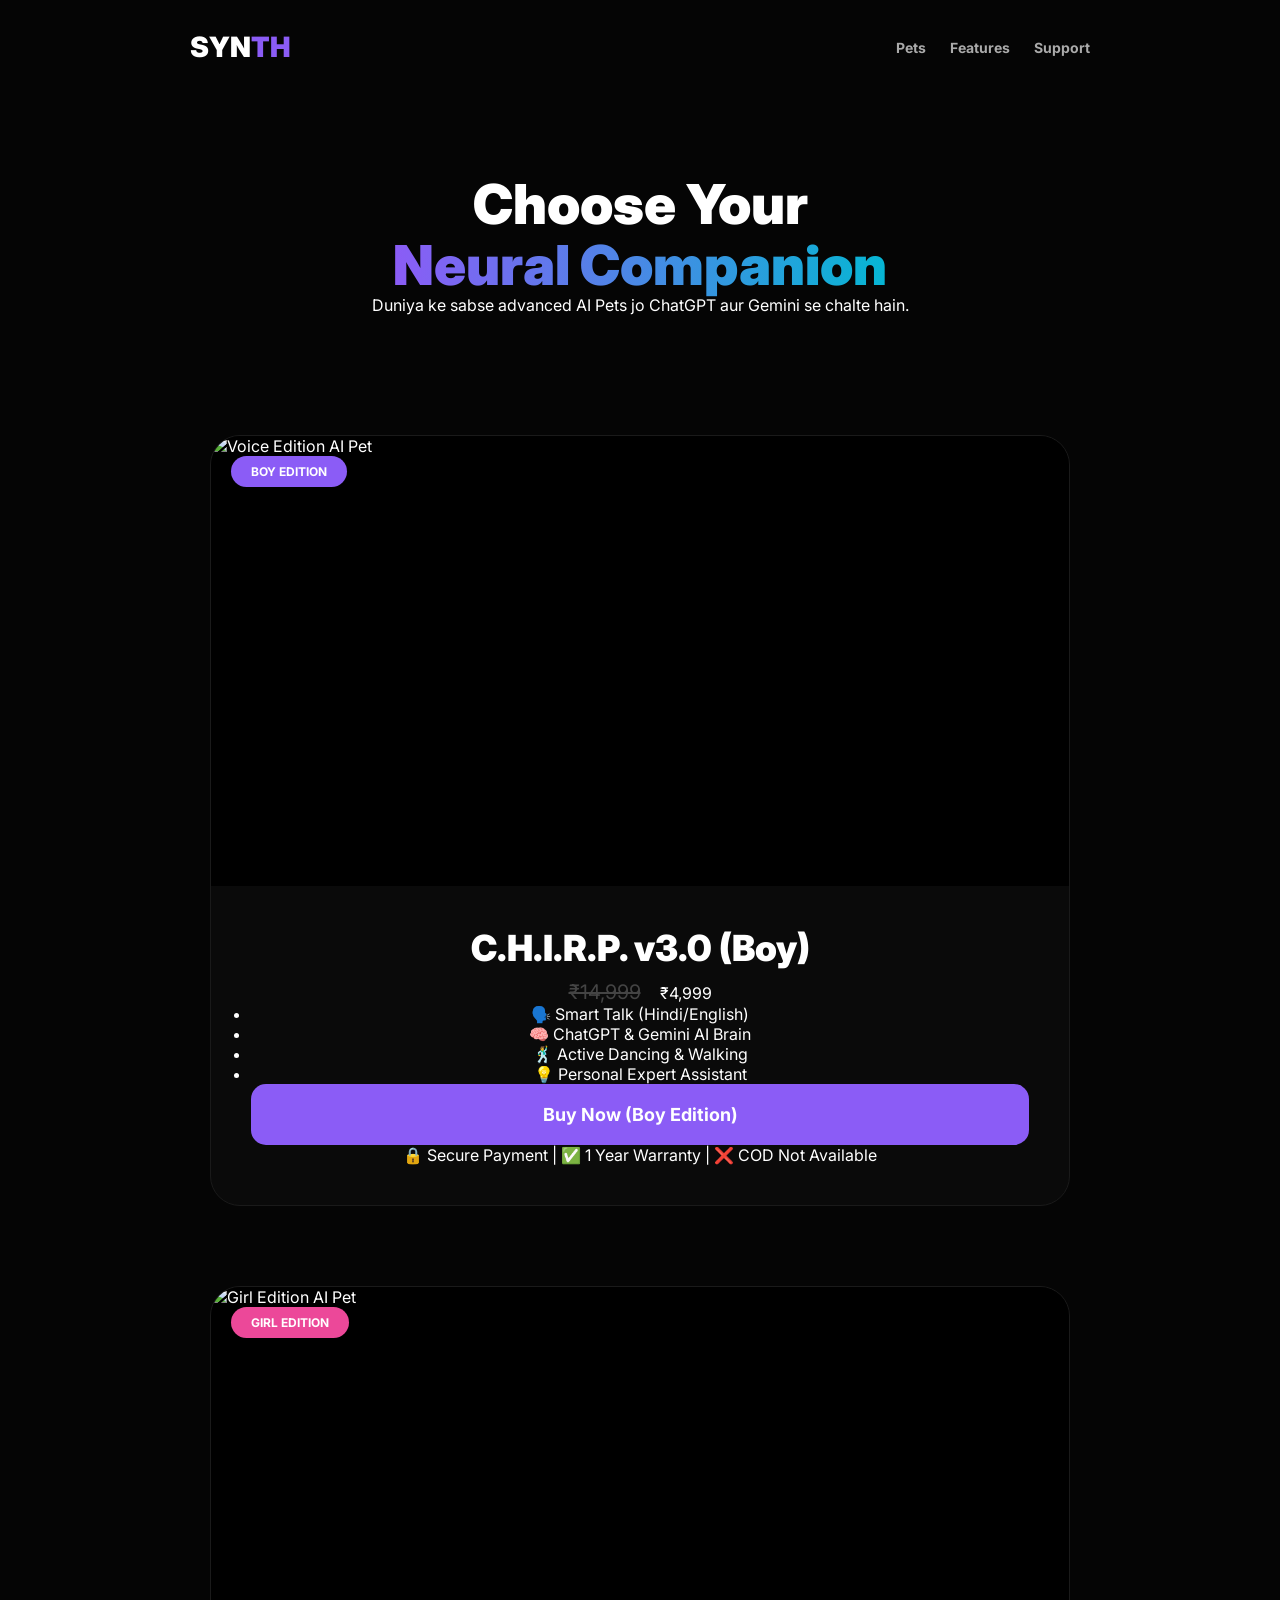
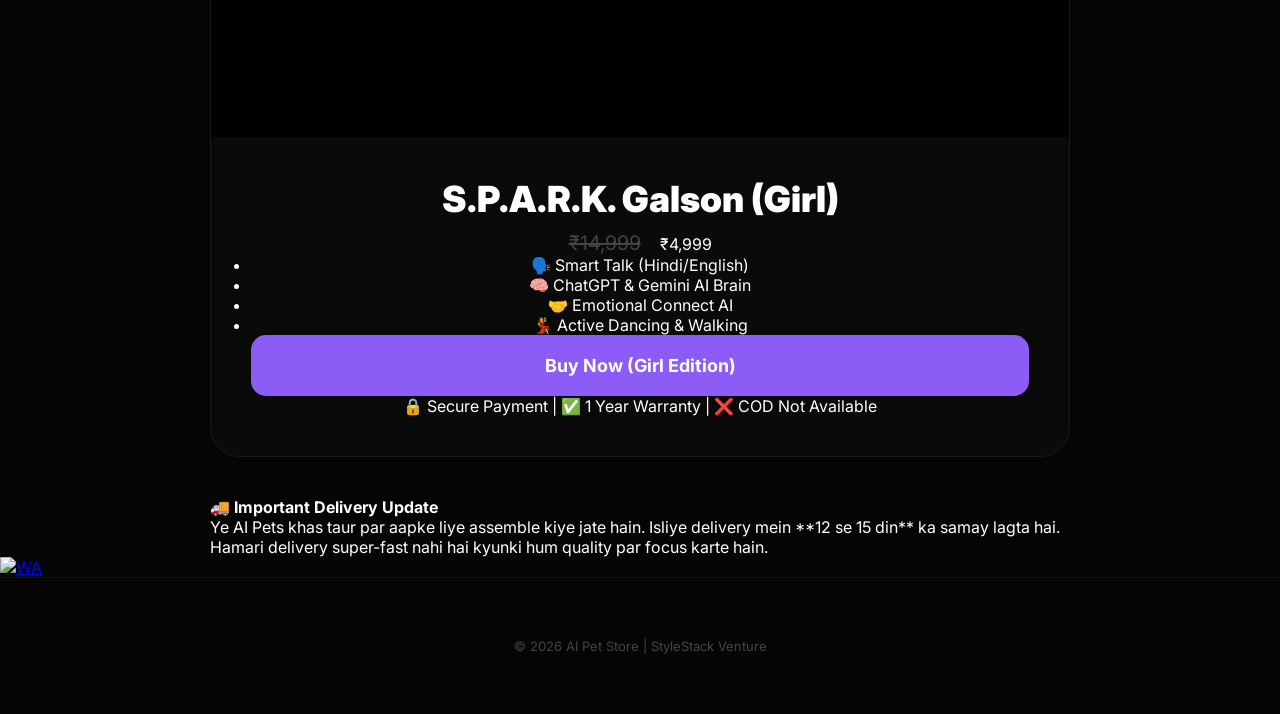
==== index.html @ ae05e784 "Create index.html" ====
<!DOCTYPE html>
<html lang="hi">
<head>
    <meta charset="UTF-8">
    <meta name="viewport" content="width=device-width, initial-scale=1.0">
    <title>AI Pet Store | Neural Companions</title>
    <link rel="stylesheet" href="style.css">
    <link href="https://fonts.googleapis.com/css2?family=Inter:wght@400;700;900&display=swap" rel="stylesheet">
</head>
<body>

    <header>
        <div class="container navbar">
            <div class="logo">SYN<span>TH</span></div>
            <nav>
                <a href="#products">Pets</a>
                <a href="#faq">Features</a>
                <a href="https://wa.me/91XXXXXXXXXX" class="support-link">Support</a>
            </nav>
        </div>
    </header>

    <section id="home" class="hero">
        <div class="container">
            <h1>Choose Your <br><span class="gradient-text">Neural Companion</span></h1>
            <p>Duniya ke sabse advanced AI Pets jo ChatGPT aur Gemini se chalte hain.</p>
        </div>
    </section>

    <section id="products" class="products">
        <div class="container">
            
            <div class="product-showcase">
                <div class="card-large">
                    <div class="badge-label">BOY EDITION</div>
                    <div class="image-wrapper">
                        <img src="pet1.jpg" alt="Voice Edition AI Pet">
                    </div>
                    <div class="content-wrapper">
                        <h3>C.H.I.R.P. v3.0 (Boy)</h3>
                        <div class="pricing">
                            <span class="old">₹14,999</span>
                            <span class="new">₹4,999</span>
                        </div>
                        <ul class="features-list">
                            <li>🗣️ Smart Talk (Hindi/English)</li>
                            <li>🧠 ChatGPT & Gemini AI Brain</li>
                            <li>🕺 Active Dancing & Walking</li>
                            <li>💡 Personal Expert Assistant</li>
                        </ul>
                        <a href="RAZORPAY_LINK_1" class="btn-buy-full">Buy Now (Boy Edition)</a>
                        <p class="trust-note">🔒 Secure Payment | ✅ 1 Year Warranty | ❌ COD Not Available</p>
                    </div>
                </div>
            </div>

            <div class="spacer"></div>

            <div class="product-showcase">
                <div class="card-large girl-card">
                    <div class="badge-label girl-badge">GIRL EDITION</div>
                    <div class="image-wrapper">
                        <img src="pet2.jpg" alt="Girl Edition AI Pet">
                    </div>
                    <div class="content-wrapper">
                        <h3>S.P.A.R.K. Galson (Girl)</h3>
                        <div class="pricing">
                            <span class="old">₹14,999</span>
                            <span class="new">₹4,999</span>
                        </div>
                        <ul class="features-list">
                            <li>🗣️ Smart Talk (Hindi/English)</li>
                            <li>🧠 ChatGPT & Gemini AI Brain</li>
                            <li>🤝 Emotional Connect AI</li>
                            <li>💃 Active Dancing & Walking</li>
                        </ul>
                        <a href="RAZORPAY_LINK_2" class="btn-buy-full pink-btn">Buy Now (Girl Edition)</a>
                        <p class="trust-note">🔒 Secure Payment | ✅ 1 Year Warranty | ❌ COD Not Available</p>
                    </div>
                </div>
            </div>

        </div>
    </section>

    <section id="faq" class="info-section">
        <div class="container">
            <div class="info-card">
                <h4>🚚 Important Delivery Update</h4>
                <p>Ye AI Pets khas taur par aapke liye assemble kiye jate hain. Isliye delivery mein **12 se 15 din** ka samay lagta hai. Hamari delivery super-fast nahi hai kyunki hum quality par focus karte hain.</p>
            </div>
        </div>
    </section>

    <div class="whatsapp-float">
        <a href="https://wa.me/91XXXXXXXXXX" target="_blank">
            <img src="https://upload.wikimedia.org/wikipedia/commons/6/6b/WhatsApp.svg" alt="WA">
        </a>
    </div>

    <footer>
        <p>&copy; 2026 AI Pet Store | StyleStack Venture</p>
    </footer>

</body>
</html>
---- style.css ----
* { margin: 0; padding: 0; box-sizing: border-box; }
body { background-color: #050505; color: #ffffff; font-family: 'Inter', sans-serif; scroll-behavior: smooth; }
.container { max-width: 900px; margin: auto; padding: 0 20px; }

/* Header */
.navbar { display: flex; justify-content: space-between; align-items: center; padding: 30px 0; }
.logo { font-size: 28px; font-weight: 900; }
.logo span { color: #8b5cf6; }
nav a { color: #aaa; text-decoration: none; margin-left: 20px; font-size: 14px; font-weight: bold; }

/* Hero */
.hero { text-align: center; padding: 80px 0; }
.top-badge { display: inline-block; background: rgba(139, 92, 246, 0.1); color: #8b5cf6; padding: 10px 25px; border-radius: 50px; font-size: 13px; font-weight: bold; margin-bottom: 20px; border: 1px solid #8b5cf6; }
.gradient-text { background: linear-gradient(90deg, #8b5cf6, #06b6d4); -webkit-background-clip: text; -webkit-text-fill-color: transparent; }
h1 { font-size: 55px; font-weight: 900; line-height: 1.1; }
.delivery-note { color: #f87171; font-size: 14px; margin-top: 20px; font-weight: bold; }

/* Showcase Card */
.product-showcase { padding: 40px 0; }
.card-large { background: #0a0a0a; border: 1px solid #1a1a1a; border-radius: 30px; overflow: hidden; position: relative; transition: 0.3s; }
.card-large:hover { border-color: #8b5cf6; }

.badge-label { position: absolute; top: 20px; left: 20px; background: #8b5cf6; color: white; padding: 8px 20px; border-radius: 50px; font-size: 12px; font-weight: bold; z-index: 10; }
.girl-badge { background: #ec4899; }

/* Big Image Section */
.image-wrapper { width: 100%; height: 450px; background: #000; display: flex; align-items: center; justify-content: center; overflow: hidden; }
.image-wrapper img { width: 100%; height: 100%; object-fit: cover; }

/* Content Section */
.content-wrapper { padding: 40px; text-align: center; }
.content-wrapper h3 { font-size: 36px; font-weight: 900; margin-bottom: 10px; }
.desc { color: #888; margin-bottom: 30px; font-size: 16px; }

.specs-grid { display: grid; grid-template-columns: 1fr 1fr; gap: 20px; text-align: left; margin-bottom: 30px; }
.spec { background: #111; padding: 15px; border-radius: 15px; border: 1px solid #222; font-size: 13px; }
.spec strong { color: #06b6d4; display: block; margin-bottom: 5px; }

/* Pricing */
.pricing-box { margin-bottom: 30px; }
.old { text-decoration: line-through; color: #444; font-size: 20px; margin-right: 15px; }
.current { font-size: 48px; font-weight: 900; color: #22c55e; }

/* Button */
.btn-buy-full { display: block; width: 100%; padding: 20px; background: #8b5cf6; color: white; text-align: center; text-decoration: none; border-radius: 15px; font-size: 18px; font-weight: bold; transition: 0.3s; }
.btn-buy-full:hover { background: #7c3aed; transform: scale(1.02); box-shadow: 0 10px 30px rgba(139, 92, 246, 0.3); }

.separator { border: 0; height: 1px; background: linear-gradient(90deg, transparent, #333, transparent); margin: 60px 0; }

footer { text-align: center; padding: 60px 20px; color: #444; font-size: 13px; border-top: 1px solid #111; }
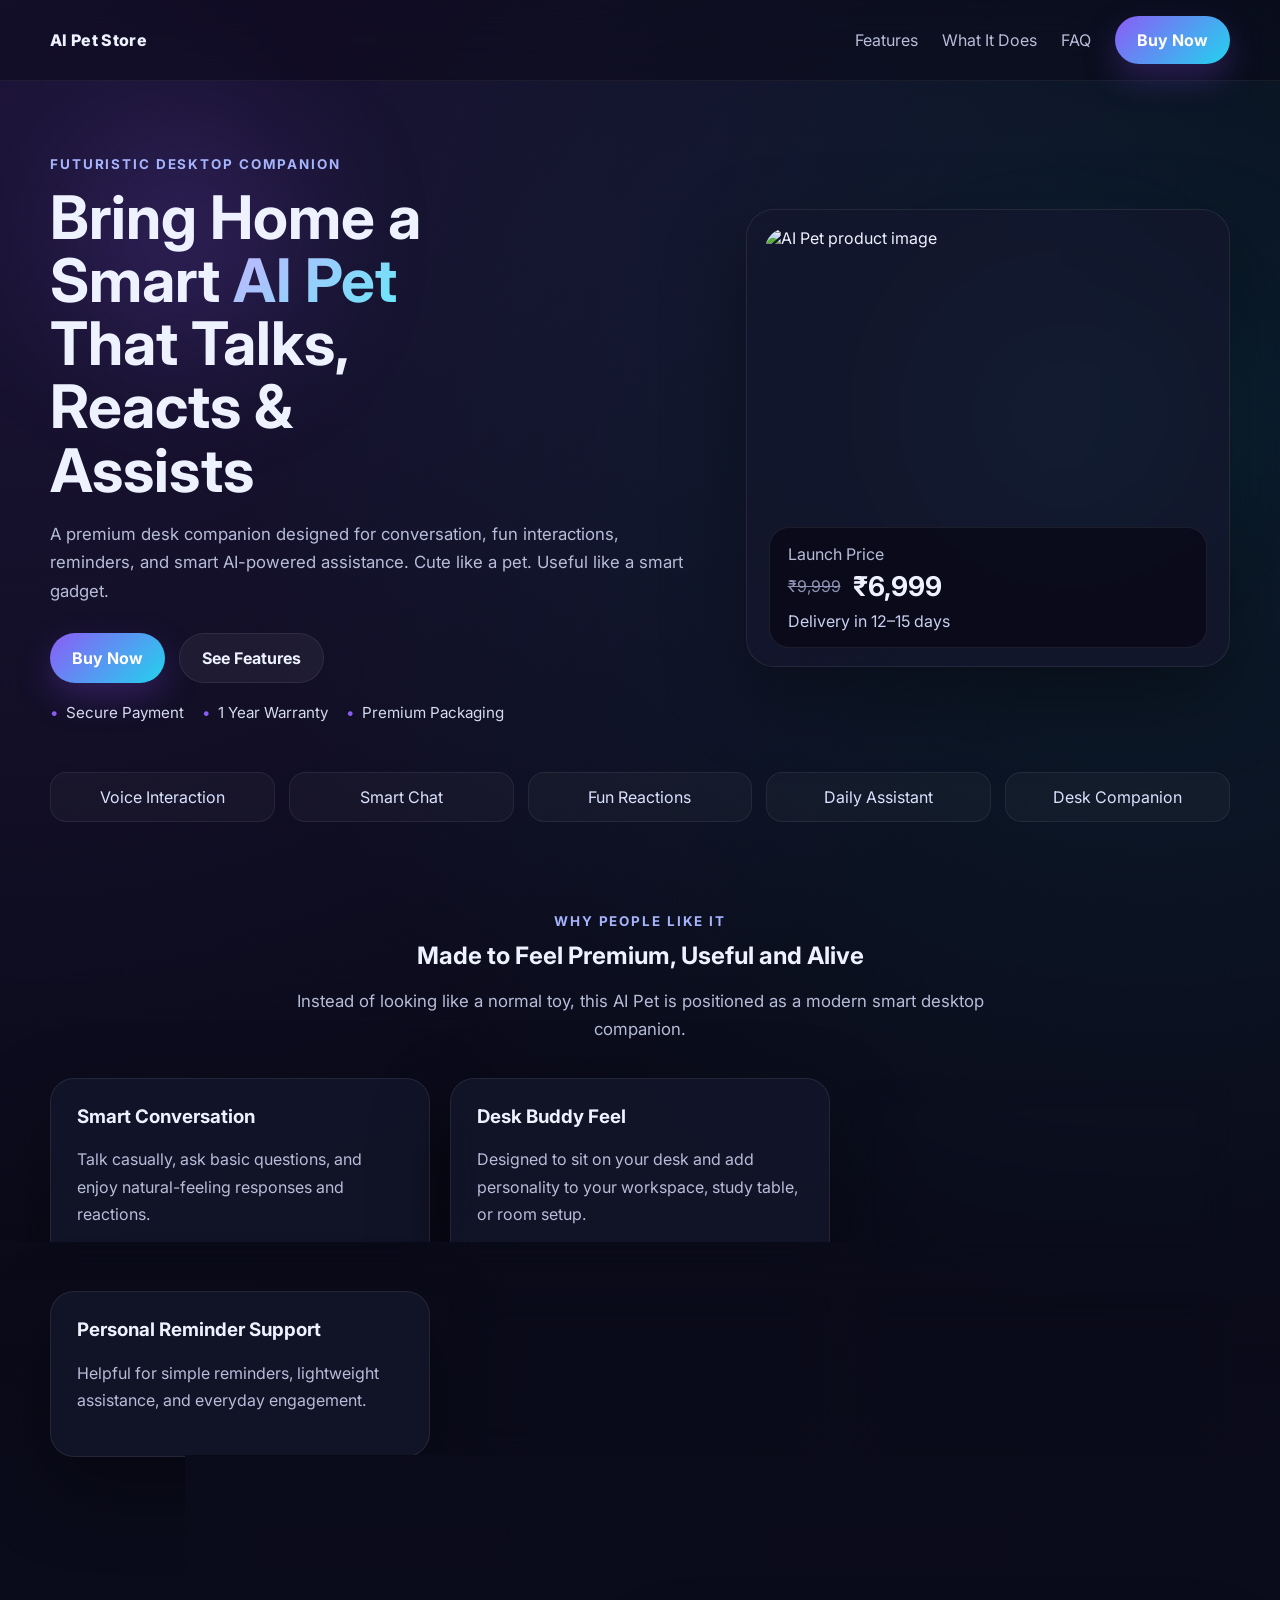
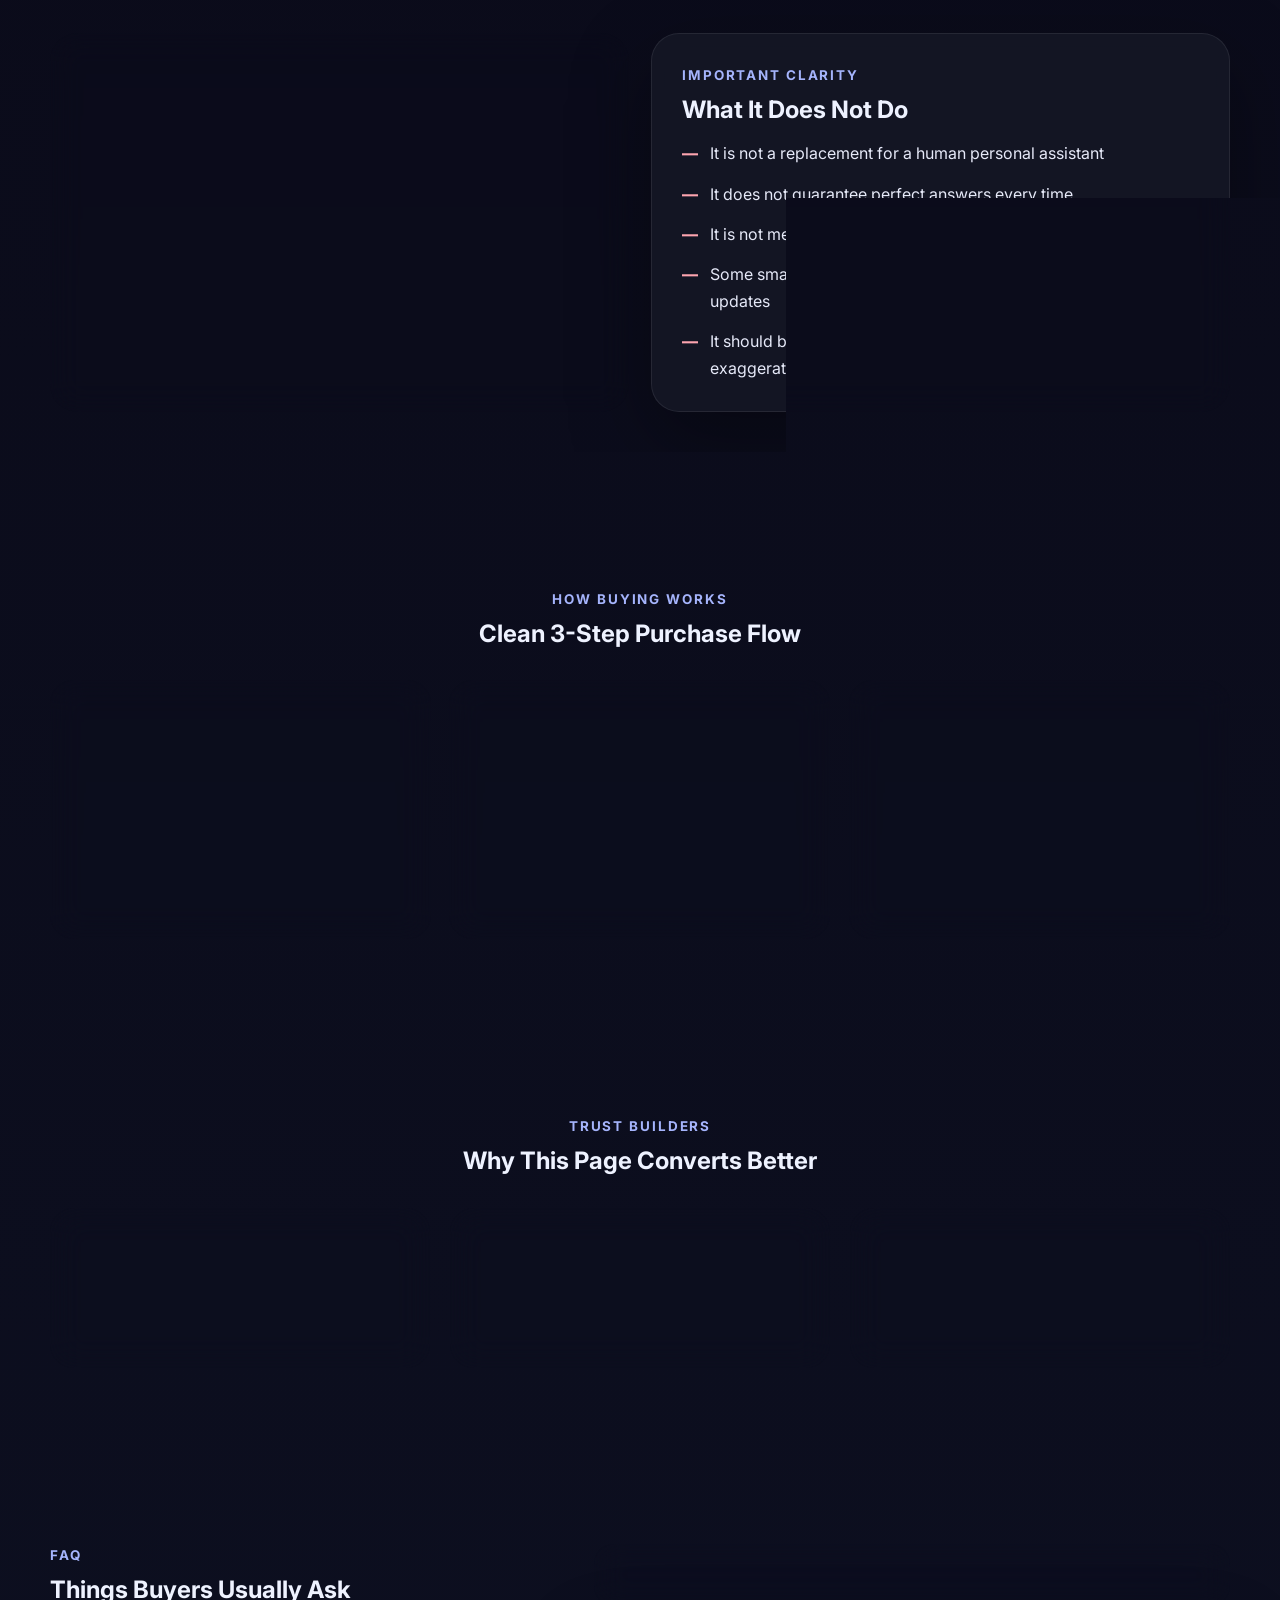
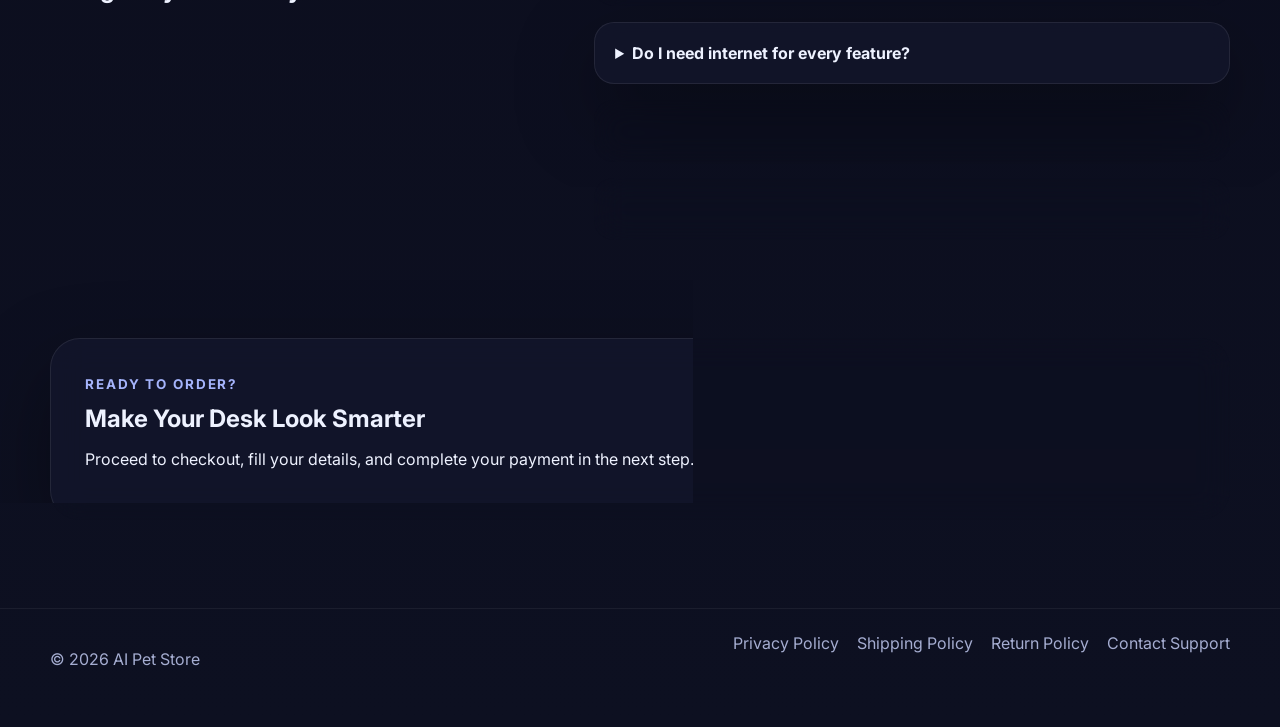
==== commit 313efc7a: "Add files via upload" ====
--- a/index.html
+++ b/index.html
@@ -1,106 +1,215 @@
 <!DOCTYPE html>
-<html lang="hi">
+<html lang="en">
 <head>
-    <meta charset="UTF-8">
-    <meta name="viewport" content="width=device-width, initial-scale=1.0">
-    <title>AI Pet Store | Neural Companions</title>
-    <link rel="stylesheet" href="style.css">
-    <link href="https://fonts.googleapis.com/css2?family=Inter:wght@400;700;900&display=swap" rel="stylesheet">
+  <meta charset="UTF-8" />
+  <meta name="viewport" content="width=device-width, initial-scale=1.0" />
+  <title>AI Pet Store</title>
+  <meta name="description" content="Meet your futuristic desktop AI pet companion with voice, smart chat, fun actions, and assistant features." />
+  <link rel="preconnect" href="https://fonts.googleapis.com">
+  <link rel="preconnect" href="https://fonts.gstatic.com" crossorigin>
+  <link href="https://fonts.googleapis.com/css2?family=Inter:wght@400;500;600;700;800&display=swap" rel="stylesheet">
+  <link rel="stylesheet" href="style.css" />
 </head>
 <body>
-
-    <header>
-        <div class="container navbar">
-            <div class="logo">SYN<span>TH</span></div>
-            <nav>
-                <a href="#products">Pets</a>
-                <a href="#faq">Features</a>
-                <a href="https://wa.me/91XXXXXXXXXX" class="support-link">Support</a>
-            </nav>
-        </div>
-    </header>
-
-    <section id="home" class="hero">
-        <div class="container">
-            <h1>Choose Your <br><span class="gradient-text">Neural Companion</span></h1>
-            <p>Duniya ke sabse advanced AI Pets jo ChatGPT aur Gemini se chalte hain.</p>
-        </div>
-    </section>
-
-    <section id="products" class="products">
-        <div class="container">
-            
-            <div class="product-showcase">
-                <div class="card-large">
-                    <div class="badge-label">BOY EDITION</div>
-                    <div class="image-wrapper">
-                        <img src="pet1.jpg" alt="Voice Edition AI Pet">
-                    </div>
-                    <div class="content-wrapper">
-                        <h3>C.H.I.R.P. v3.0 (Boy)</h3>
-                        <div class="pricing">
-                            <span class="old">₹14,999</span>
-                            <span class="new">₹4,999</span>
-                        </div>
-                        <ul class="features-list">
-                            <li>🗣️ Smart Talk (Hindi/English)</li>
-                            <li>🧠 ChatGPT & Gemini AI Brain</li>
-                            <li>🕺 Active Dancing & Walking</li>
-                            <li>💡 Personal Expert Assistant</li>
-                        </ul>
-                        <a href="RAZORPAY_LINK_1" class="btn-buy-full">Buy Now (Boy Edition)</a>
-                        <p class="trust-note">🔒 Secure Payment | ✅ 1 Year Warranty | ❌ COD Not Available</p>
-                    </div>
-                </div>
+  <div class="bg-glow glow-1"></div>
+  <div class="bg-glow glow-2"></div>
+
+  <header class="site-header">
+    <div class="container nav-wrap">
+      <a href="#" class="brand">AI Pet Store</a>
+      <nav class="nav-links">
+        <a href="#features">Features</a>
+        <a href="#how">What It Does</a>
+        <a href="#faq">FAQ</a>
+        <a href="checkout.html" class="nav-cta">Buy Now</a>
+      </nav>
+    </div>
+  </header>
+
+  <main>
+    <section class="hero">
+      <div class="container hero-grid">
+        <div class="hero-copy">
+          <span class="eyebrow">FUTURISTIC DESKTOP COMPANION</span>
+          <h1>Bring Home a Smart <span>AI Pet</span> That Talks, Reacts & Assists</h1>
+          <p class="hero-text">A premium desk companion designed for conversation, fun interactions, reminders, and smart AI-powered assistance. Cute like a pet. Useful like a smart gadget.</p>
+          <div class="hero-actions">
+            <a href="checkout.html" class="btn btn-primary">Buy Now</a>
+            <a href="#features" class="btn btn-secondary">See Features</a>
+          </div>
+          <div class="trust-row">
+            <span>Secure Payment</span>
+            <span>1 Year Warranty</span>
+            <span>Premium Packaging</span>
+          </div>
+        </div>
+
+        <div class="hero-visual">
+          <div class="visual-card">
+            <img src="assets/pet1.jpg" alt="AI Pet product image" class="hero-image" />
+            <div class="price-card">
+              <p class="price-label">Launch Price</p>
+              <div class="price-line">
+                <span class="old-price">₹9,999</span>
+                <strong>₹6,999</strong>
+              </div>
+              <p class="shipping-note">Delivery in 12–15 days</p>
             </div>
-
-            <div class="spacer"></div>
-
-            <div class="product-showcase">
-                <div class="card-large girl-card">
-                    <div class="badge-label girl-badge">GIRL EDITION</div>
-                    <div class="image-wrapper">
-                        <img src="pet2.jpg" alt="Girl Edition AI Pet">
-                    </div>
-                    <div class="content-wrapper">
-                        <h3>S.P.A.R.K. Galson (Girl)</h3>
-                        <div class="pricing">
-                            <span class="old">₹14,999</span>
-                            <span class="new">₹4,999</span>
-                        </div>
-                        <ul class="features-list">
-                            <li>🗣️ Smart Talk (Hindi/English)</li>
-                            <li>🧠 ChatGPT & Gemini AI Brain</li>
-                            <li>🤝 Emotional Connect AI</li>
-                            <li>💃 Active Dancing & Walking</li>
-                        </ul>
-                        <a href="RAZORPAY_LINK_2" class="btn-buy-full pink-btn">Buy Now (Girl Edition)</a>
-                        <p class="trust-note">🔒 Secure Payment | ✅ 1 Year Warranty | ❌ COD Not Available</p>
-                    </div>
-                </div>
-            </div>
-
-        </div>
-    </section>
-
-    <section id="faq" class="info-section">
-        <div class="container">
-            <div class="info-card">
-                <h4>🚚 Important Delivery Update</h4>
-                <p>Ye AI Pets khas taur par aapke liye assemble kiye jate hain. Isliye delivery mein **12 se 15 din** ka samay lagta hai. Hamari delivery super-fast nahi hai kyunki hum quality par focus karte hain.</p>
-            </div>
-        </div>
-    </section>
-
-    <div class="whatsapp-float">
-        <a href="https://wa.me/91XXXXXXXXXX" target="_blank">
-            <img src="https://upload.wikimedia.org/wikipedia/commons/6/6b/WhatsApp.svg" alt="WA">
-        </a>
+          </div>
+        </div>
+      </div>
+    </section>
+
+    <section class="feature-strip">
+      <div class="container strip-grid">
+        <div class="strip-item">Voice Interaction</div>
+        <div class="strip-item">Smart Chat</div>
+        <div class="strip-item">Fun Reactions</div>
+        <div class="strip-item">Daily Assistant</div>
+        <div class="strip-item">Desk Companion</div>
+      </div>
+    </section>
+
+    <section id="features" class="section">
+      <div class="container">
+        <div class="section-head">
+          <span class="eyebrow">WHY PEOPLE LIKE IT</span>
+          <h2>Made to Feel Premium, Useful and Alive</h2>
+          <p>Instead of looking like a normal toy, this AI Pet is positioned as a modern smart desktop companion.</p>
+        </div>
+        <div class="cards-grid">
+          <article class="info-card">
+            <h3>Smart Conversation</h3>
+            <p>Talk casually, ask basic questions, and enjoy natural-feeling responses and reactions.</p>
+          </article>
+          <article class="info-card">
+            <h3>Desk Buddy Feel</h3>
+            <p>Designed to sit on your desk and add personality to your workspace, study table, or room setup.</p>
+          </article>
+          <article class="info-card">
+            <h3>Fun Actions & Motion</h3>
+            <p>Interactive behavior, expressive reactions, and playful movements make it feel more alive.</p>
+          </article>
+          <article class="info-card">
+            <h3>Personal Reminder Support</h3>
+            <p>Helpful for simple reminders, lightweight assistance, and everyday engagement.</p>
+          </article>
+          <article class="info-card">
+            <h3>Premium Gift Appeal</h3>
+            <p>Looks like a premium gadget gift instead of a generic mass-market electronic toy.</p>
+          </article>
+          <article class="info-card">
+            <h3>Modern AI Styling</h3>
+            <p>Futuristic visuals, neon accents, and a tech-first product feel boost perceived value.</p>
+          </article>
+        </div>
+      </div>
+    </section>
+
+    <section id="how" class="section split-section">
+      <div class="container split-grid">
+        <div class="panel">
+          <span class="eyebrow">WHAT IT CAN DO</span>
+          <h2>What Your AI Pet Can Do</h2>
+          <ul class="check-list">
+            <li>Respond to voice prompts and simple commands</li>
+            <li>Act as a fun desktop companion during work or study</li>
+            <li>Provide light assistant-style interactions</li>
+            <li>React with expressive, playful behavior</li>
+            <li>Make your setup feel more futuristic and interactive</li>
+          </ul>
+        </div>
+        <div class="panel muted-panel">
+          <span class="eyebrow">IMPORTANT CLARITY</span>
+          <h2>What It Does Not Do</h2>
+          <ul class="check-list no-list">
+            <li>It is not a replacement for a human personal assistant</li>
+            <li>It does not guarantee perfect answers every time</li>
+            <li>It is not medical, legal, or financial advice software</li>
+            <li>Some smart features may depend on app, connectivity, or updates</li>
+            <li>It should be presented as a smart gadget companion, not exaggerated beyond reality</li>
+          </ul>
+        </div>
+      </div>
+    </section>
+
+    <section class="section">
+      <div class="container">
+        <div class="section-head">
+          <span class="eyebrow">HOW BUYING WORKS</span>
+          <h2>Clean 3-Step Purchase Flow</h2>
+        </div>
+        <div class="timeline-grid">
+          <div class="timeline-card"><strong>1</strong><h3>Choose & Buy</h3><p>Customer lands on the page, checks the details, and clicks Buy Now.</p></div>
+          <div class="timeline-card"><strong>2</strong><h3>Fill Address Details</h3><p>Customer enters full name, phone, address, city, state and pincode on checkout page.</p></div>
+          <div class="timeline-card"><strong>3</strong><h3>Payment Success</h3><p>After successful payment, a clean confirmation page shows order details and next steps.</p></div>
+        </div>
+      </div>
+    </section>
+
+    <section class="section testimonials">
+      <div class="container">
+        <div class="section-head">
+          <span class="eyebrow">TRUST BUILDERS</span>
+          <h2>Why This Page Converts Better</h2>
+        </div>
+        <div class="cards-grid trust-grid">
+          <article class="quote-card"><p>“Looks more like a premium AI gadget than a normal toy product.”</p><span>— Product positioning</span></article>
+          <article class="quote-card"><p>“The page clearly explains what it does and what it doesn’t do, which builds trust.”</p><span>— Buyer clarity</span></article>
+          <article class="quote-card"><p>“Checkout flow is simple: product page → address details → payment success.”</p><span>— Conversion flow</span></article>
+        </div>
+      </div>
+    </section>
+
+    <section id="faq" class="section">
+      <div class="container faq-wrap">
+        <div class="section-head left">
+          <span class="eyebrow">FAQ</span>
+          <h2>Things Buyers Usually Ask</h2>
+        </div>
+        <div class="faq-list">
+          <details>
+            <summary>Is this a toy or a smart product?</summary>
+            <p>It is positioned as a smart AI desktop companion with entertainment and assistant-style appeal, not just a normal toy.</p>
+          </details>
+          <details>
+            <summary>Do I need internet for every feature?</summary>
+            <p>Some interactive or AI-linked features may depend on connectivity, app pairing, or software setup.</p>
+          </details>
+          <details>
+            <summary>How many days will delivery take?</summary>
+            <p>Expected delivery is 12–15 days depending on region and stock availability.</p>
+          </details>
+          <details>
+            <summary>Is cash on delivery available?</summary>
+            <p>No. The current setup is prepaid only to keep the process secure and clean.</p>
+          </details>
+        </div>
+      </div>
+    </section>
+
+    <section class="section cta-section">
+      <div class="container cta-box">
+        <div>
+          <span class="eyebrow">READY TO ORDER?</span>
+          <h2>Make Your Desk Look Smarter</h2>
+          <p>Proceed to checkout, fill your details, and complete your payment in the next step.</p>
+        </div>
+        <a href="checkout.html" class="btn btn-primary">Proceed to Checkout</a>
+      </div>
+    </section>
+  </main>
+
+  <footer class="site-footer">
+    <div class="container footer-grid">
+      <p>© 2026 AI Pet Store</p>
+      <div class="footer-links">
+        <a href="#">Privacy Policy</a>
+        <a href="#">Shipping Policy</a>
+        <a href="#">Return Policy</a>
+        <a href="#">Contact Support</a>
+      </div>
     </div>
-
-    <footer>
-        <p>&copy; 2026 AI Pet Store | StyleStack Venture</p>
-    </footer>
-
+  </footer>
 </body>
 </html>
--- a/style.css
+++ b/style.css
@@ -1,50 +1,122 @@
-* { margin: 0; padding: 0; box-sizing: border-box; }
-body { background-color: #050505; color: #ffffff; font-family: 'Inter', sans-serif; scroll-behavior: smooth; }
-.container { max-width: 900px; margin: auto; padding: 0 20px; }
-
-/* Header */
-.navbar { display: flex; justify-content: space-between; align-items: center; padding: 30px 0; }
-.logo { font-size: 28px; font-weight: 900; }
-.logo span { color: #8b5cf6; }
-nav a { color: #aaa; text-decoration: none; margin-left: 20px; font-size: 14px; font-weight: bold; }
-
-/* Hero */
-.hero { text-align: center; padding: 80px 0; }
-.top-badge { display: inline-block; background: rgba(139, 92, 246, 0.1); color: #8b5cf6; padding: 10px 25px; border-radius: 50px; font-size: 13px; font-weight: bold; margin-bottom: 20px; border: 1px solid #8b5cf6; }
-.gradient-text { background: linear-gradient(90deg, #8b5cf6, #06b6d4); -webkit-background-clip: text; -webkit-text-fill-color: transparent; }
-h1 { font-size: 55px; font-weight: 900; line-height: 1.1; }
-.delivery-note { color: #f87171; font-size: 14px; margin-top: 20px; font-weight: bold; }
-
-/* Showcase Card */
-.product-showcase { padding: 40px 0; }
-.card-large { background: #0a0a0a; border: 1px solid #1a1a1a; border-radius: 30px; overflow: hidden; position: relative; transition: 0.3s; }
-.card-large:hover { border-color: #8b5cf6; }
-
-.badge-label { position: absolute; top: 20px; left: 20px; background: #8b5cf6; color: white; padding: 8px 20px; border-radius: 50px; font-size: 12px; font-weight: bold; z-index: 10; }
-.girl-badge { background: #ec4899; }
-
-/* Big Image Section */
-.image-wrapper { width: 100%; height: 450px; background: #000; display: flex; align-items: center; justify-content: center; overflow: hidden; }
-.image-wrapper img { width: 100%; height: 100%; object-fit: cover; }
-
-/* Content Section */
-.content-wrapper { padding: 40px; text-align: center; }
-.content-wrapper h3 { font-size: 36px; font-weight: 900; margin-bottom: 10px; }
-.desc { color: #888; margin-bottom: 30px; font-size: 16px; }
-
-.specs-grid { display: grid; grid-template-columns: 1fr 1fr; gap: 20px; text-align: left; margin-bottom: 30px; }
-.spec { background: #111; padding: 15px; border-radius: 15px; border: 1px solid #222; font-size: 13px; }
-.spec strong { color: #06b6d4; display: block; margin-bottom: 5px; }
-
-/* Pricing */
-.pricing-box { margin-bottom: 30px; }
-.old { text-decoration: line-through; color: #444; font-size: 20px; margin-right: 15px; }
-.current { font-size: 48px; font-weight: 900; color: #22c55e; }
-
-/* Button */
-.btn-buy-full { display: block; width: 100%; padding: 20px; background: #8b5cf6; color: white; text-align: center; text-decoration: none; border-radius: 15px; font-size: 18px; font-weight: bold; transition: 0.3s; }
-.btn-buy-full:hover { background: #7c3aed; transform: scale(1.02); box-shadow: 0 10px 30px rgba(139, 92, 246, 0.3); }
-
-.separator { border: 0; height: 1px; background: linear-gradient(90deg, transparent, #333, transparent); margin: 60px 0; }
-
-footer { text-align: center; padding: 60px 20px; color: #444; font-size: 13px; border-top: 1px solid #111; }
+:root {
+  --bg: #090816;
+  --panel: rgba(20, 22, 44, 0.78);
+  --panel-border: rgba(255,255,255,0.08);
+  --text: #eef2ff;
+  --muted: #b7bdd9;
+  --primary: #8b5cf6;
+  --primary-2: #22d3ee;
+  --success: #34d399;
+  --shadow: 0 30px 80px rgba(0,0,0,0.35);
+}
+* { box-sizing: border-box; }
+html { scroll-behavior: smooth; }
+body {
+  margin: 0;
+  font-family: 'Inter', sans-serif;
+  color: var(--text);
+  background:
+    radial-gradient(circle at top left, rgba(139,92,246,.16), transparent 30%),
+    radial-gradient(circle at 90% 10%, rgba(34,211,238,.10), transparent 25%),
+    linear-gradient(180deg, #090816 0%, #0d1021 100%);
+}
+a { color: inherit; text-decoration: none; }
+img { max-width: 100%; display: block; }
+.container { width: min(1180px, calc(100% - 32px)); margin: 0 auto; }
+.bg-glow { position: fixed; border-radius: 999px; filter: blur(70px); z-index: -1; opacity: .55; }
+.glow-1 { width: 240px; height: 240px; background: rgba(139,92,246,.35); top: 120px; left: 5%; }
+.glow-2 { width: 280px; height: 280px; background: rgba(34,211,238,.22); top: 280px; right: 6%; }
+.site-header { position: sticky; top: 0; z-index: 10; backdrop-filter: blur(18px); background: rgba(9,8,22,.45); border-bottom: 1px solid rgba(255,255,255,.06); }
+.nav-wrap { display: flex; justify-content: space-between; align-items: center; padding: 16px 0; }
+.brand { font-weight: 800; letter-spacing: .02em; }
+.nav-links { display: flex; gap: 24px; align-items: center; color: var(--muted); }
+.nav-cta, .btn { border-radius: 999px; padding: 14px 22px; font-weight: 700; display: inline-flex; align-items: center; justify-content: center; transition: .25s ease; }
+.nav-cta, .btn-primary { background: linear-gradient(135deg, var(--primary), var(--primary-2)); color: white; box-shadow: 0 14px 32px rgba(103, 58, 183, 0.35); }
+.btn-secondary { background: rgba(255,255,255,.05); border: 1px solid rgba(255,255,255,.08); color: var(--text); }
+.btn:hover { transform: translateY(-1px); }
+.hero { padding: 72px 0 30px; }
+.hero-grid { display: grid; grid-template-columns: 1.15fr .85fr; gap: 40px; align-items: center; }
+.eyebrow { color: #a5b4fc; font-size: .84rem; letter-spacing: .14em; font-weight: 700; display: inline-block; margin-bottom: 14px; }
+.hero h1, .section-head h2, .panel h2, .cta-box h2, .checkout-form-card h1, .success-card h1 { margin: 0 0 18px; line-height: 1.05; }
+.hero h1 { font-size: clamp(2.2rem, 4.7vw, 4.5rem); max-width: 11ch; }
+.hero h1 span { background: linear-gradient(135deg, #c4b5fd, #67e8f9); -webkit-background-clip: text; color: transparent; }
+.hero-text, .section-head p, .panel p, .subtext, .success-card p { color: var(--muted); font-size: 1.05rem; line-height: 1.7; }
+.hero-actions { display: flex; gap: 14px; margin: 28px 0 20px; flex-wrap: wrap; }
+.trust-row { display: flex; flex-wrap: wrap; gap: 18px; color: #d5daf1; font-size: .95rem; }
+.trust-row span::before { content: '•'; margin-right: 8px; color: #8b5cf6; }
+.hero-visual .visual-card, .panel, .info-card, .timeline-card, .quote-card, .checkout-form-card, .order-card, .success-card, .faq-list details, .cta-box { background: var(--panel); border: 1px solid var(--panel-border); box-shadow: var(--shadow); backdrop-filter: blur(16px); }
+.visual-card { border-radius: 28px; padding: 18px; position: relative; }
+.hero-image { border-radius: 22px; min-height: 420px; object-fit: cover; width: 100%; }
+.price-card { position: absolute; left: 22px; right: 22px; bottom: 18px; background: rgba(9,8,22,.72); border: 1px solid rgba(255,255,255,.08); border-radius: 20px; padding: 16px 18px; }
+.price-label { margin: 0 0 6px; color: var(--muted); }
+.price-line { display: flex; align-items: center; gap: 12px; font-size: 1.7rem; }
+.old-price { text-decoration: line-through; color: #8d93b2; font-size: 1rem; }
+.shipping-note { margin: 8px 0 0; color: #c8d0ef; }
+.feature-strip { padding: 20px 0 0; }
+.strip-grid { display: grid; grid-template-columns: repeat(5, 1fr); gap: 14px; }
+.strip-item { text-align: center; padding: 14px 16px; border-radius: 16px; border: 1px solid rgba(255,255,255,.07); background: rgba(255,255,255,.03); color: #dbe2ff; }
+.section { padding: 88px 0; }
+.section-head { text-align: center; max-width: 760px; margin: 0 auto 34px; }
+.section-head.left { text-align: left; margin-left: 0; }
+.cards-grid { display: grid; grid-template-columns: repeat(3, 1fr); gap: 20px; }
+.info-card, .timeline-card, .quote-card { border-radius: 24px; padding: 26px; }
+.info-card h3, .timeline-card h3 { margin-top: 0; }
+.info-card p, .timeline-card p, .quote-card p { color: var(--muted); line-height: 1.7; }
+.split-grid { display: grid; grid-template-columns: 1fr 1fr; gap: 22px; }
+.panel { border-radius: 28px; padding: 30px; }
+.muted-panel { background: rgba(21, 23, 37, 0.9); }
+.check-list { list-style: none; margin: 0; padding: 0; display: grid; gap: 14px; }
+.check-list li { color: #e6e9f8; padding-left: 28px; position: relative; line-height: 1.65; }
+.check-list li::before { content: '✓'; position: absolute; left: 0; top: 0; color: var(--primary-2); font-weight: 800; }
+.no-list li::before { content: '—'; color: #fda4af; }
+.timeline-grid { display: grid; grid-template-columns: repeat(3, 1fr); gap: 18px; }
+.timeline-card strong { width: 52px; height: 52px; display: inline-flex; align-items: center; justify-content: center; border-radius: 50%; background: linear-gradient(135deg, var(--primary), var(--primary-2)); margin-bottom: 14px; }
+.trust-grid { grid-template-columns: repeat(3, 1fr); }
+.quote-card span { color: #a9b3d6; font-size: .95rem; }
+.faq-wrap { display: grid; grid-template-columns: .9fr 1.1fr; gap: 24px; align-items: start; }
+.faq-list { display: grid; gap: 16px; }
+.faq-list details { border-radius: 20px; padding: 20px; }
+.faq-list summary { cursor: pointer; font-weight: 700; }
+.faq-list p { color: var(--muted); margin-bottom: 0; line-height: 1.7; }
+.cta-section { padding-top: 10px; }
+.cta-box { border-radius: 30px; padding: 34px; display: flex; align-items: center; justify-content: space-between; gap: 20px; }
+.site-footer { border-top: 1px solid rgba(255,255,255,.06); padding: 24px 0 42px; color: #a5add1; }
+.footer-grid { display: flex; justify-content: space-between; gap: 18px; flex-wrap: wrap; }
+.footer-links { display: flex; gap: 18px; flex-wrap: wrap; }
+.checkout-body { min-height: 100vh; }
+.checkout-main, .success-main { padding: 34px 0 70px; }
+.back-link { display: inline-block; margin-bottom: 18px; color: #c4cbeb; }
+.checkout-grid { display: grid; grid-template-columns: 1.15fr .85fr; gap: 22px; }
+.checkout-form-card, .order-card, .success-card { border-radius: 28px; padding: 28px; }
+.checkout-form { margin-top: 18px; }
+.form-grid { display: grid; grid-template-columns: 1fr 1fr; gap: 16px; }
+label { display: block; font-weight: 600; color: #e9edff; margin-bottom: 14px; }
+input, textarea, select { width: 100%; margin-top: 8px; border-radius: 16px; padding: 14px 16px; border: 1px solid rgba(255,255,255,.09); background: rgba(255,255,255,.04); color: white; font: inherit; }
+textarea { resize: vertical; }
+.note-box { padding: 16px; border-radius: 18px; background: rgba(255,255,255,.04); border: 1px solid rgba(255,255,255,.08); color: var(--muted); margin: 10px 0 18px; }
+.full-btn { width: 100%; }
+.order-card img { border-radius: 22px; margin-bottom: 18px; }
+.order-card p { color: var(--muted); }
+.order-row { display: flex; justify-content: space-between; gap: 12px; padding: 12px 0; border-bottom: 1px solid rgba(255,255,255,.08); color: #dbe1fa; }
+.order-row.total { font-size: 1.08rem; border-bottom: 0; }
+.mini-points { margin: 18px 0 0; padding-left: 18px; color: var(--muted); line-height: 1.8; }
+.success-card { max-width: 860px; margin: 40px auto 0; text-align: center; }
+.success-icon { width: 82px; height: 82px; border-radius: 50%; background: rgba(52,211,153,.16); color: var(--success); display: inline-flex; justify-content: center; align-items: center; font-size: 2rem; font-weight: 800; margin-bottom: 16px; }
+.success-grid { display: grid; grid-template-columns: repeat(2, 1fr); gap: 16px; margin: 28px 0; text-align: left; }
+.success-box { padding: 18px; border-radius: 20px; background: rgba(255,255,255,.04); border: 1px solid rgba(255,255,255,.08); }
+.success-box span { display: block; color: var(--muted); margin-bottom: 6px; }
+.success-actions { display: flex; justify-content: center; gap: 14px; flex-wrap: wrap; }
+@media (max-width: 960px) {
+  .hero-grid, .split-grid, .timeline-grid, .faq-wrap, .checkout-grid, .cards-grid, .trust-grid, .strip-grid { grid-template-columns: 1fr; }
+  .cta-box, .footer-grid, .nav-wrap { flex-direction: column; align-items: flex-start; }
+  .nav-links { flex-wrap: wrap; gap: 14px; }
+  .hero { padding-top: 42px; }
+}
+@media (max-width: 640px) {
+  .container { width: min(100% - 22px, 1180px); }
+  .form-grid, .success-grid { grid-template-columns: 1fr; }
+  .hero h1 { font-size: 2.35rem; }
+  .hero-image { min-height: 280px; }
+  .btn, .nav-cta { width: 100%; }
+  .hero-actions { flex-direction: column; }
+}
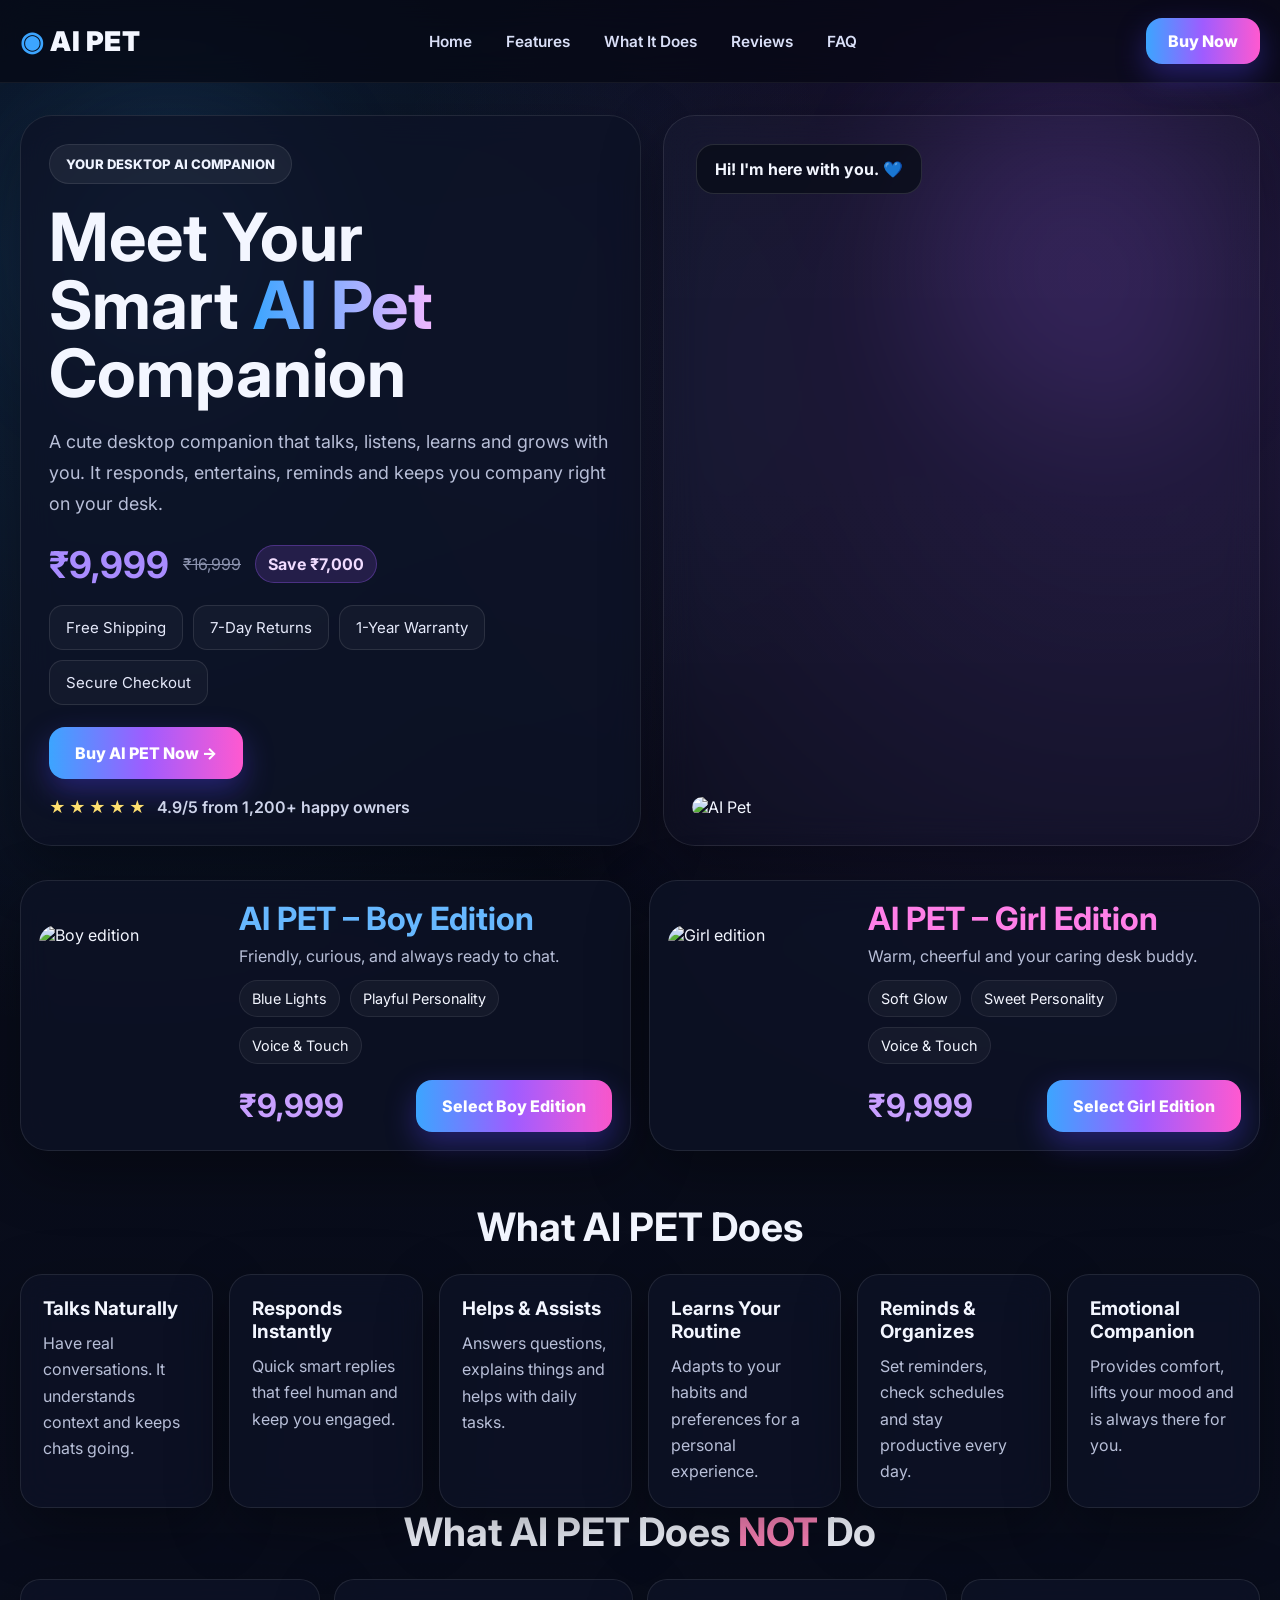
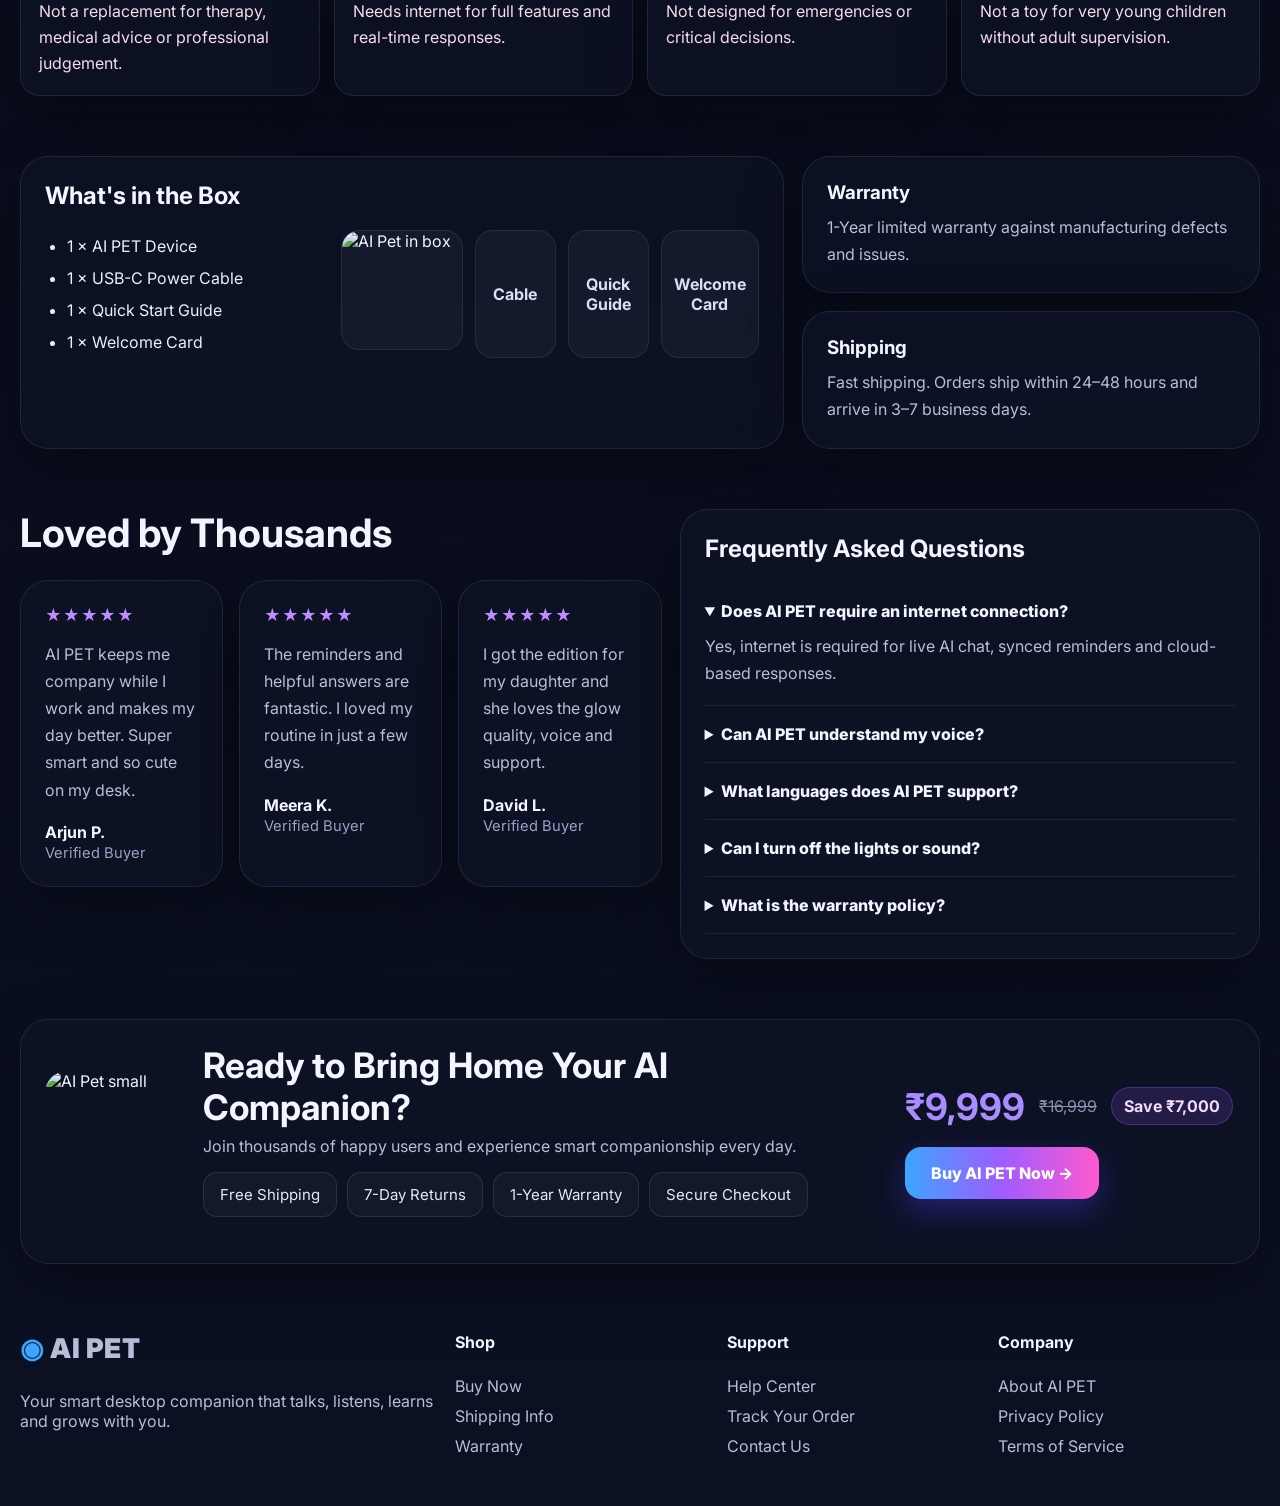
==== commit 296e7634: "Add files via upload" ====
--- a/index.html
+++ b/index.html
@@ -3,213 +3,180 @@
 <head>
   <meta charset="UTF-8" />
   <meta name="viewport" content="width=device-width, initial-scale=1.0" />
-  <title>AI Pet Store</title>
-  <meta name="description" content="Meet your futuristic desktop AI pet companion with voice, smart chat, fun actions, and assistant features." />
+  <title>AI PET — Smart Desktop Companion</title>
+  <meta name="description" content="Modern single-product AI Pet store with premium dark UI, checkout flow, and deploy-ready static files." />
   <link rel="preconnect" href="https://fonts.googleapis.com">
   <link rel="preconnect" href="https://fonts.gstatic.com" crossorigin>
-  <link href="https://fonts.googleapis.com/css2?family=Inter:wght@400;500;600;700;800&display=swap" rel="stylesheet">
+  <link href="https://fonts.googleapis.com/css2?family=Inter:wght@400;500;600;700;800;900&display=swap" rel="stylesheet">
   <link rel="stylesheet" href="style.css" />
 </head>
 <body>
-  <div class="bg-glow glow-1"></div>
-  <div class="bg-glow glow-2"></div>
-
-  <header class="site-header">
-    <div class="container nav-wrap">
-      <a href="#" class="brand">AI Pet Store</a>
-      <nav class="nav-links">
+  <div class="orb orb-a"></div>
+  <div class="orb orb-b"></div>
+  <header class="topbar">
+    <div class="container nav">
+      <a href="index.html" class="logo"><span class="logo-dot">◉</span> AI PET</a>
+      <nav>
+        <a href="#home">Home</a>
         <a href="#features">Features</a>
-        <a href="#how">What It Does</a>
+        <a href="#what">What It Does</a>
+        <a href="#reviews">Reviews</a>
         <a href="#faq">FAQ</a>
-        <a href="checkout.html" class="nav-cta">Buy Now</a>
       </nav>
+      <a class="buy-btn small" href="checkout.html">Buy Now</a>
     </div>
   </header>
 
   <main>
-    <section class="hero">
+    <section id="home" class="hero section-first">
       <div class="container hero-grid">
-        <div class="hero-copy">
-          <span class="eyebrow">FUTURISTIC DESKTOP COMPANION</span>
-          <h1>Bring Home a Smart <span>AI Pet</span> That Talks, Reacts & Assists</h1>
-          <p class="hero-text">A premium desk companion designed for conversation, fun interactions, reminders, and smart AI-powered assistance. Cute like a pet. Useful like a smart gadget.</p>
+        <div class="hero-copy glass">
+          <span class="tag">YOUR DESKTOP AI COMPANION</span>
+          <h1>Meet Your Smart <span>AI Pet</span> Companion</h1>
+          <p class="lead">A cute desktop companion that talks, listens, learns and grows with you. It responds, entertains, reminds and keeps you company right on your desk.</p>
+          <div class="price-row">
+            <strong>₹9,999</strong>
+            <span class="old">₹16,999</span>
+            <span class="save">Save ₹7,000</span>
+          </div>
+          <div class="pill-row">
+            <span>Free Shipping</span>
+            <span>7-Day Returns</span>
+            <span>1-Year Warranty</span>
+            <span>Secure Checkout</span>
+          </div>
           <div class="hero-actions">
-            <a href="checkout.html" class="btn btn-primary">Buy Now</a>
-            <a href="#features" class="btn btn-secondary">See Features</a>
-          </div>
-          <div class="trust-row">
-            <span>Secure Payment</span>
-            <span>1 Year Warranty</span>
-            <span>Premium Packaging</span>
+            <a class="buy-btn" href="checkout.html">Buy AI PET Now →</a>
+            <div class="rating">★ ★ ★ ★ ★ <span>4.9/5 from 1,200+ happy owners</span></div>
           </div>
         </div>
-
-        <div class="hero-visual">
-          <div class="visual-card">
-            <img src="assets/pet1.jpg" alt="AI Pet product image" class="hero-image" />
-            <div class="price-card">
-              <p class="price-label">Launch Price</p>
-              <div class="price-line">
-                <span class="old-price">₹9,999</span>
-                <strong>₹6,999</strong>
-              </div>
-              <p class="shipping-note">Delivery in 12–15 days</p>
-            </div>
-          </div>
+        <div class="hero-visual glass">
+          <div class="bubble">Hi! I'm here with you. 💙</div>
+          <img src="assets/pet1.jpg" alt="AI Pet" class="hero-img" />
         </div>
       </div>
     </section>
 
-    <section class="feature-strip">
-      <div class="container strip-grid">
-        <div class="strip-item">Voice Interaction</div>
-        <div class="strip-item">Smart Chat</div>
-        <div class="strip-item">Fun Reactions</div>
-        <div class="strip-item">Daily Assistant</div>
-        <div class="strip-item">Desk Companion</div>
-      </div>
+    <section class="container dual-cards">
+      <article class="edition glass blue">
+        <img src="assets/pet1.jpg" alt="Boy edition" />
+        <div>
+          <h3>AI PET – Boy Edition</h3>
+          <p>Friendly, curious, and always ready to chat.</p>
+          <div class="mini-features"><span>Blue Lights</span><span>Playful Personality</span><span>Voice & Touch</span></div>
+          <div class="edition-bottom"><strong>₹9,999</strong><a href="checkout.html">Select Boy Edition</a></div>
+        </div>
+      </article>
+      <article class="edition glass pink">
+        <img src="assets/pet1.jpg" alt="Girl edition" />
+        <div>
+          <h3>AI PET – Girl Edition</h3>
+          <p>Warm, cheerful and your caring desk buddy.</p>
+          <div class="mini-features"><span>Soft Glow</span><span>Sweet Personality</span><span>Voice & Touch</span></div>
+          <div class="edition-bottom"><strong>₹9,999</strong><a href="checkout.html">Select Girl Edition</a></div>
+        </div>
+      </article>
     </section>
 
-    <section id="features" class="section">
+    <section id="what" class="section">
       <div class="container">
-        <div class="section-head">
-          <span class="eyebrow">WHY PEOPLE LIKE IT</span>
-          <h2>Made to Feel Premium, Useful and Alive</h2>
-          <p>Instead of looking like a normal toy, this AI Pet is positioned as a modern smart desktop companion.</p>
+        <h2 class="section-title">What AI PET Does</h2>
+        <div class="feature-grid six">
+          <div class="feature-card glass"><h3>Talks Naturally</h3><p>Have real conversations. It understands context and keeps chats going.</p></div>
+          <div class="feature-card glass"><h3>Responds Instantly</h3><p>Quick smart replies that feel human and keep you engaged.</p></div>
+          <div class="feature-card glass"><h3>Helps & Assists</h3><p>Answers questions, explains things and helps with daily tasks.</p></div>
+          <div class="feature-card glass"><h3>Learns Your Routine</h3><p>Adapts to your habits and preferences for a personal experience.</p></div>
+          <div class="feature-card glass"><h3>Reminds & Organizes</h3><p>Set reminders, check schedules and stay productive every day.</p></div>
+          <div class="feature-card glass"><h3>Emotional Companion</h3><p>Provides comfort, lifts your mood and is always there for you.</p></div>
         </div>
-        <div class="cards-grid">
-          <article class="info-card">
-            <h3>Smart Conversation</h3>
-            <p>Talk casually, ask basic questions, and enjoy natural-feeling responses and reactions.</p>
-          </article>
-          <article class="info-card">
-            <h3>Desk Buddy Feel</h3>
-            <p>Designed to sit on your desk and add personality to your workspace, study table, or room setup.</p>
-          </article>
-          <article class="info-card">
-            <h3>Fun Actions & Motion</h3>
-            <p>Interactive behavior, expressive reactions, and playful movements make it feel more alive.</p>
-          </article>
-          <article class="info-card">
-            <h3>Personal Reminder Support</h3>
-            <p>Helpful for simple reminders, lightweight assistance, and everyday engagement.</p>
-          </article>
-          <article class="info-card">
-            <h3>Premium Gift Appeal</h3>
-            <p>Looks like a premium gadget gift instead of a generic mass-market electronic toy.</p>
-          </article>
-          <article class="info-card">
-            <h3>Modern AI Styling</h3>
-            <p>Futuristic visuals, neon accents, and a tech-first product feel boost perceived value.</p>
-          </article>
+
+        <h2 class="section-title not-title">What AI PET Does <span>NOT</span> Do</h2>
+        <div class="warning-grid">
+          <div class="warning-card glass">Not a replacement for therapy, medical advice or professional judgement.</div>
+          <div class="warning-card glass">Needs internet for full features and real-time responses.</div>
+          <div class="warning-card glass">Not designed for emergencies or critical decisions.</div>
+          <div class="warning-card glass">Not a toy for very young children without adult supervision.</div>
         </div>
       </div>
     </section>
 
-    <section id="how" class="section split-section">
-      <div class="container split-grid">
-        <div class="panel">
-          <span class="eyebrow">WHAT IT CAN DO</span>
-          <h2>What Your AI Pet Can Do</h2>
-          <ul class="check-list">
-            <li>Respond to voice prompts and simple commands</li>
-            <li>Act as a fun desktop companion during work or study</li>
-            <li>Provide light assistant-style interactions</li>
-            <li>React with expressive, playful behavior</li>
-            <li>Make your setup feel more futuristic and interactive</li>
-          </ul>
+    <section id="features" class="section compact-top">
+      <div class="container info-layout">
+        <div class="glass box-card">
+          <h2>What's in the Box</h2>
+          <div class="box-grid">
+            <div class="box-list">
+              <ul>
+                <li>1 × AI PET Device</li>
+                <li>1 × USB-C Power Cable</li>
+                <li>1 × Quick Start Guide</li>
+                <li>1 × Welcome Card</li>
+              </ul>
+            </div>
+            <div class="box-items">
+              <img src="assets/pet1.jpg" alt="AI Pet in box" />
+              <div class="mini-box">Cable</div>
+              <div class="mini-box">Quick Guide</div>
+              <div class="mini-box">Welcome Card</div>
+            </div>
+          </div>
         </div>
-        <div class="panel muted-panel">
-          <span class="eyebrow">IMPORTANT CLARITY</span>
-          <h2>What It Does Not Do</h2>
-          <ul class="check-list no-list">
-            <li>It is not a replacement for a human personal assistant</li>
-            <li>It does not guarantee perfect answers every time</li>
-            <li>It is not medical, legal, or financial advice software</li>
-            <li>Some smart features may depend on app, connectivity, or updates</li>
-            <li>It should be presented as a smart gadget companion, not exaggerated beyond reality</li>
-          </ul>
+        <div class="side-stack">
+          <div class="glass side-card"><h3>Warranty</h3><p>1-Year limited warranty against manufacturing defects and issues.</p></div>
+          <div class="glass side-card"><h3>Shipping</h3><p>Fast shipping. Orders ship within 24–48 hours and arrive in 3–7 business days.</p></div>
         </div>
       </div>
     </section>
 
-    <section class="section">
-      <div class="container">
-        <div class="section-head">
-          <span class="eyebrow">HOW BUYING WORKS</span>
-          <h2>Clean 3-Step Purchase Flow</h2>
+    <section id="reviews" class="section compact-top">
+      <div class="container review-layout">
+        <div>
+          <h2 class="section-title left">Loved by Thousands</h2>
+          <div class="review-grid">
+            <article class="review-card glass"><div class="stars">★★★★★</div><p>AI PET keeps me company while I work and makes my day better. Super smart and so cute on my desk.</p><strong>Arjun P.</strong><span>Verified Buyer</span></article>
+            <article class="review-card glass"><div class="stars">★★★★★</div><p>The reminders and helpful answers are fantastic. I loved my routine in just a few days.</p><strong>Meera K.</strong><span>Verified Buyer</span></article>
+            <article class="review-card glass"><div class="stars">★★★★★</div><p>I got the edition for my daughter and she loves the glow quality, voice and support.</p><strong>David L.</strong><span>Verified Buyer</span></article>
+          </div>
         </div>
-        <div class="timeline-grid">
-          <div class="timeline-card"><strong>1</strong><h3>Choose & Buy</h3><p>Customer lands on the page, checks the details, and clicks Buy Now.</p></div>
-          <div class="timeline-card"><strong>2</strong><h3>Fill Address Details</h3><p>Customer enters full name, phone, address, city, state and pincode on checkout page.</p></div>
-          <div class="timeline-card"><strong>3</strong><h3>Payment Success</h3><p>After successful payment, a clean confirmation page shows order details and next steps.</p></div>
+        <div id="faq" class="glass faq-card">
+          <h2>Frequently Asked Questions</h2>
+          <details open><summary>Does AI PET require an internet connection?</summary><p>Yes, internet is required for live AI chat, synced reminders and cloud-based responses.</p></details>
+          <details><summary>Can AI PET understand my voice?</summary><p>Yes, it is designed for voice interaction and natural conversational prompts.</p></details>
+          <details><summary>What languages does AI PET support?</summary><p>You can start with English-first support and expand languages later.</p></details>
+          <details><summary>Can I turn off the lights or sound?</summary><p>Yes, those controls can be added inside your device/app settings flow.</p></details>
+          <details><summary>What is the warranty policy?</summary><p>1-year limited warranty for manufacturing issues. Physical damage is usually excluded.</p></details>
         </div>
       </div>
     </section>
 
-    <section class="section testimonials">
-      <div class="container">
-        <div class="section-head">
-          <span class="eyebrow">TRUST BUILDERS</span>
-          <h2>Why This Page Converts Better</h2>
+    <section class="section compact-top">
+      <div class="container cta glass">
+        <div class="cta-left">
+          <img src="assets/pet1.jpg" alt="AI Pet small" />
+          <div>
+            <h2>Ready to Bring Home Your AI Companion?</h2>
+            <p>Join thousands of happy users and experience smart companionship every day.</p>
+            <div class="pill-row"><span>Free Shipping</span><span>7-Day Returns</span><span>1-Year Warranty</span><span>Secure Checkout</span></div>
+          </div>
         </div>
-        <div class="cards-grid trust-grid">
-          <article class="quote-card"><p>“Looks more like a premium AI gadget than a normal toy product.”</p><span>— Product positioning</span></article>
-          <article class="quote-card"><p>“The page clearly explains what it does and what it doesn’t do, which builds trust.”</p><span>— Buyer clarity</span></article>
-          <article class="quote-card"><p>“Checkout flow is simple: product page → address details → payment success.”</p><span>— Conversion flow</span></article>
+        <div class="cta-right">
+          <div class="price-row small"><strong>₹9,999</strong><span class="old">₹16,999</span><span class="save">Save ₹7,000</span></div>
+          <a class="buy-btn" href="checkout.html">Buy AI PET Now →</a>
         </div>
-      </div>
-    </section>
-
-    <section id="faq" class="section">
-      <div class="container faq-wrap">
-        <div class="section-head left">
-          <span class="eyebrow">FAQ</span>
-          <h2>Things Buyers Usually Ask</h2>
-        </div>
-        <div class="faq-list">
-          <details>
-            <summary>Is this a toy or a smart product?</summary>
-            <p>It is positioned as a smart AI desktop companion with entertainment and assistant-style appeal, not just a normal toy.</p>
-          </details>
-          <details>
-            <summary>Do I need internet for every feature?</summary>
-            <p>Some interactive or AI-linked features may depend on connectivity, app pairing, or software setup.</p>
-          </details>
-          <details>
-            <summary>How many days will delivery take?</summary>
-            <p>Expected delivery is 12–15 days depending on region and stock availability.</p>
-          </details>
-          <details>
-            <summary>Is cash on delivery available?</summary>
-            <p>No. The current setup is prepaid only to keep the process secure and clean.</p>
-          </details>
-        </div>
-      </div>
-    </section>
-
-    <section class="section cta-section">
-      <div class="container cta-box">
-        <div>
-          <span class="eyebrow">READY TO ORDER?</span>
-          <h2>Make Your Desk Look Smarter</h2>
-          <p>Proceed to checkout, fill your details, and complete your payment in the next step.</p>
-        </div>
-        <a href="checkout.html" class="btn btn-primary">Proceed to Checkout</a>
       </div>
     </section>
   </main>
 
-  <footer class="site-footer">
+  <footer class="footer">
     <div class="container footer-grid">
-      <p>© 2026 AI Pet Store</p>
-      <div class="footer-links">
-        <a href="#">Privacy Policy</a>
-        <a href="#">Shipping Policy</a>
-        <a href="#">Return Policy</a>
-        <a href="#">Contact Support</a>
+      <div>
+        <a href="index.html" class="logo"><span class="logo-dot">◉</span> AI PET</a>
+        <p>Your smart desktop companion that talks, listens, learns and grows with you.</p>
       </div>
+      <div><h4>Shop</h4><a href="checkout.html">Buy Now</a><a href="#features">Shipping Info</a><a href="#faq">Warranty</a></div>
+      <div><h4>Support</h4><a href="#faq">Help Center</a><a href="success.html">Track Your Order</a><a href="https://wa.me/919999999999">Contact Us</a></div>
+      <div><h4>Company</h4><a href="#">About AI PET</a><a href="#">Privacy Policy</a><a href="#">Terms of Service</a></div>
     </div>
   </footer>
 </body>
-</html>
+</html>
--- a/style.css
+++ b/style.css
@@ -1,122 +1,29 @@
-:root {
-  --bg: #090816;
-  --panel: rgba(20, 22, 44, 0.78);
-  --panel-border: rgba(255,255,255,0.08);
-  --text: #eef2ff;
-  --muted: #b7bdd9;
-  --primary: #8b5cf6;
-  --primary-2: #22d3ee;
-  --success: #34d399;
-  --shadow: 0 30px 80px rgba(0,0,0,0.35);
+
+:root{
+  --bg:#070a16;--bg2:#0b1022;--panel:rgba(13,18,38,.78);--border:rgba(255,255,255,.09);
+  --text:#f3f6ff;--muted:#b8bfd8;--blue:#3ca5ff;--violet:#9f5cff;--pink:#ff59d0;
+  --shadow:0 20px 60px rgba(0,0,0,.35);--radius:26px;
 }
-* { box-sizing: border-box; }
-html { scroll-behavior: smooth; }
-body {
-  margin: 0;
-  font-family: 'Inter', sans-serif;
-  color: var(--text);
-  background:
-    radial-gradient(circle at top left, rgba(139,92,246,.16), transparent 30%),
-    radial-gradient(circle at 90% 10%, rgba(34,211,238,.10), transparent 25%),
-    linear-gradient(180deg, #090816 0%, #0d1021 100%);
-}
-a { color: inherit; text-decoration: none; }
-img { max-width: 100%; display: block; }
-.container { width: min(1180px, calc(100% - 32px)); margin: 0 auto; }
-.bg-glow { position: fixed; border-radius: 999px; filter: blur(70px); z-index: -1; opacity: .55; }
-.glow-1 { width: 240px; height: 240px; background: rgba(139,92,246,.35); top: 120px; left: 5%; }
-.glow-2 { width: 280px; height: 280px; background: rgba(34,211,238,.22); top: 280px; right: 6%; }
-.site-header { position: sticky; top: 0; z-index: 10; backdrop-filter: blur(18px); background: rgba(9,8,22,.45); border-bottom: 1px solid rgba(255,255,255,.06); }
-.nav-wrap { display: flex; justify-content: space-between; align-items: center; padding: 16px 0; }
-.brand { font-weight: 800; letter-spacing: .02em; }
-.nav-links { display: flex; gap: 24px; align-items: center; color: var(--muted); }
-.nav-cta, .btn { border-radius: 999px; padding: 14px 22px; font-weight: 700; display: inline-flex; align-items: center; justify-content: center; transition: .25s ease; }
-.nav-cta, .btn-primary { background: linear-gradient(135deg, var(--primary), var(--primary-2)); color: white; box-shadow: 0 14px 32px rgba(103, 58, 183, 0.35); }
-.btn-secondary { background: rgba(255,255,255,.05); border: 1px solid rgba(255,255,255,.08); color: var(--text); }
-.btn:hover { transform: translateY(-1px); }
-.hero { padding: 72px 0 30px; }
-.hero-grid { display: grid; grid-template-columns: 1.15fr .85fr; gap: 40px; align-items: center; }
-.eyebrow { color: #a5b4fc; font-size: .84rem; letter-spacing: .14em; font-weight: 700; display: inline-block; margin-bottom: 14px; }
-.hero h1, .section-head h2, .panel h2, .cta-box h2, .checkout-form-card h1, .success-card h1 { margin: 0 0 18px; line-height: 1.05; }
-.hero h1 { font-size: clamp(2.2rem, 4.7vw, 4.5rem); max-width: 11ch; }
-.hero h1 span { background: linear-gradient(135deg, #c4b5fd, #67e8f9); -webkit-background-clip: text; color: transparent; }
-.hero-text, .section-head p, .panel p, .subtext, .success-card p { color: var(--muted); font-size: 1.05rem; line-height: 1.7; }
-.hero-actions { display: flex; gap: 14px; margin: 28px 0 20px; flex-wrap: wrap; }
-.trust-row { display: flex; flex-wrap: wrap; gap: 18px; color: #d5daf1; font-size: .95rem; }
-.trust-row span::before { content: '•'; margin-right: 8px; color: #8b5cf6; }
-.hero-visual .visual-card, .panel, .info-card, .timeline-card, .quote-card, .checkout-form-card, .order-card, .success-card, .faq-list details, .cta-box { background: var(--panel); border: 1px solid var(--panel-border); box-shadow: var(--shadow); backdrop-filter: blur(16px); }
-.visual-card { border-radius: 28px; padding: 18px; position: relative; }
-.hero-image { border-radius: 22px; min-height: 420px; object-fit: cover; width: 100%; }
-.price-card { position: absolute; left: 22px; right: 22px; bottom: 18px; background: rgba(9,8,22,.72); border: 1px solid rgba(255,255,255,.08); border-radius: 20px; padding: 16px 18px; }
-.price-label { margin: 0 0 6px; color: var(--muted); }
-.price-line { display: flex; align-items: center; gap: 12px; font-size: 1.7rem; }
-.old-price { text-decoration: line-through; color: #8d93b2; font-size: 1rem; }
-.shipping-note { margin: 8px 0 0; color: #c8d0ef; }
-.feature-strip { padding: 20px 0 0; }
-.strip-grid { display: grid; grid-template-columns: repeat(5, 1fr); gap: 14px; }
-.strip-item { text-align: center; padding: 14px 16px; border-radius: 16px; border: 1px solid rgba(255,255,255,.07); background: rgba(255,255,255,.03); color: #dbe2ff; }
-.section { padding: 88px 0; }
-.section-head { text-align: center; max-width: 760px; margin: 0 auto 34px; }
-.section-head.left { text-align: left; margin-left: 0; }
-.cards-grid { display: grid; grid-template-columns: repeat(3, 1fr); gap: 20px; }
-.info-card, .timeline-card, .quote-card { border-radius: 24px; padding: 26px; }
-.info-card h3, .timeline-card h3 { margin-top: 0; }
-.info-card p, .timeline-card p, .quote-card p { color: var(--muted); line-height: 1.7; }
-.split-grid { display: grid; grid-template-columns: 1fr 1fr; gap: 22px; }
-.panel { border-radius: 28px; padding: 30px; }
-.muted-panel { background: rgba(21, 23, 37, 0.9); }
-.check-list { list-style: none; margin: 0; padding: 0; display: grid; gap: 14px; }
-.check-list li { color: #e6e9f8; padding-left: 28px; position: relative; line-height: 1.65; }
-.check-list li::before { content: '✓'; position: absolute; left: 0; top: 0; color: var(--primary-2); font-weight: 800; }
-.no-list li::before { content: '—'; color: #fda4af; }
-.timeline-grid { display: grid; grid-template-columns: repeat(3, 1fr); gap: 18px; }
-.timeline-card strong { width: 52px; height: 52px; display: inline-flex; align-items: center; justify-content: center; border-radius: 50%; background: linear-gradient(135deg, var(--primary), var(--primary-2)); margin-bottom: 14px; }
-.trust-grid { grid-template-columns: repeat(3, 1fr); }
-.quote-card span { color: #a9b3d6; font-size: .95rem; }
-.faq-wrap { display: grid; grid-template-columns: .9fr 1.1fr; gap: 24px; align-items: start; }
-.faq-list { display: grid; gap: 16px; }
-.faq-list details { border-radius: 20px; padding: 20px; }
-.faq-list summary { cursor: pointer; font-weight: 700; }
-.faq-list p { color: var(--muted); margin-bottom: 0; line-height: 1.7; }
-.cta-section { padding-top: 10px; }
-.cta-box { border-radius: 30px; padding: 34px; display: flex; align-items: center; justify-content: space-between; gap: 20px; }
-.site-footer { border-top: 1px solid rgba(255,255,255,.06); padding: 24px 0 42px; color: #a5add1; }
-.footer-grid { display: flex; justify-content: space-between; gap: 18px; flex-wrap: wrap; }
-.footer-links { display: flex; gap: 18px; flex-wrap: wrap; }
-.checkout-body { min-height: 100vh; }
-.checkout-main, .success-main { padding: 34px 0 70px; }
-.back-link { display: inline-block; margin-bottom: 18px; color: #c4cbeb; }
-.checkout-grid { display: grid; grid-template-columns: 1.15fr .85fr; gap: 22px; }
-.checkout-form-card, .order-card, .success-card { border-radius: 28px; padding: 28px; }
-.checkout-form { margin-top: 18px; }
-.form-grid { display: grid; grid-template-columns: 1fr 1fr; gap: 16px; }
-label { display: block; font-weight: 600; color: #e9edff; margin-bottom: 14px; }
-input, textarea, select { width: 100%; margin-top: 8px; border-radius: 16px; padding: 14px 16px; border: 1px solid rgba(255,255,255,.09); background: rgba(255,255,255,.04); color: white; font: inherit; }
-textarea { resize: vertical; }
-.note-box { padding: 16px; border-radius: 18px; background: rgba(255,255,255,.04); border: 1px solid rgba(255,255,255,.08); color: var(--muted); margin: 10px 0 18px; }
-.full-btn { width: 100%; }
-.order-card img { border-radius: 22px; margin-bottom: 18px; }
-.order-card p { color: var(--muted); }
-.order-row { display: flex; justify-content: space-between; gap: 12px; padding: 12px 0; border-bottom: 1px solid rgba(255,255,255,.08); color: #dbe1fa; }
-.order-row.total { font-size: 1.08rem; border-bottom: 0; }
-.mini-points { margin: 18px 0 0; padding-left: 18px; color: var(--muted); line-height: 1.8; }
-.success-card { max-width: 860px; margin: 40px auto 0; text-align: center; }
-.success-icon { width: 82px; height: 82px; border-radius: 50%; background: rgba(52,211,153,.16); color: var(--success); display: inline-flex; justify-content: center; align-items: center; font-size: 2rem; font-weight: 800; margin-bottom: 16px; }
-.success-grid { display: grid; grid-template-columns: repeat(2, 1fr); gap: 16px; margin: 28px 0; text-align: left; }
-.success-box { padding: 18px; border-radius: 20px; background: rgba(255,255,255,.04); border: 1px solid rgba(255,255,255,.08); }
-.success-box span { display: block; color: var(--muted); margin-bottom: 6px; }
-.success-actions { display: flex; justify-content: center; gap: 14px; flex-wrap: wrap; }
-@media (max-width: 960px) {
-  .hero-grid, .split-grid, .timeline-grid, .faq-wrap, .checkout-grid, .cards-grid, .trust-grid, .strip-grid { grid-template-columns: 1fr; }
-  .cta-box, .footer-grid, .nav-wrap { flex-direction: column; align-items: flex-start; }
-  .nav-links { flex-wrap: wrap; gap: 14px; }
-  .hero { padding-top: 42px; }
-}
-@media (max-width: 640px) {
-  .container { width: min(100% - 22px, 1180px); }
-  .form-grid, .success-grid { grid-template-columns: 1fr; }
-  .hero h1 { font-size: 2.35rem; }
-  .hero-image { min-height: 280px; }
-  .btn, .nav-cta { width: 100%; }
-  .hero-actions { flex-direction: column; }
-}
+*{box-sizing:border-box}html{scroll-behavior:smooth}body{margin:0;font-family:Inter,sans-serif;color:var(--text);background:
+radial-gradient(circle at 10% 10%, rgba(60,165,255,.15), transparent 24%),
+radial-gradient(circle at 88% 12%, rgba(159,92,255,.18), transparent 26%),
+linear-gradient(180deg,var(--bg),var(--bg2));}
+a{text-decoration:none;color:inherit}img{max-width:100%;display:block}.container{width:min(1240px,calc(100% - 32px));margin:0 auto}
+.orb{position:fixed;filter:blur(70px);border-radius:50%;z-index:-1;opacity:.5}.orb-a{width:240px;height:240px;left:4%;top:120px;background:rgba(60,165,255,.35)}.orb-b{width:320px;height:320px;right:4%;top:80px;background:rgba(159,92,255,.28)}
+.glass{background:var(--panel);border:1px solid var(--border);box-shadow:var(--shadow);backdrop-filter:blur(16px)}
+.topbar{position:sticky;top:0;z-index:50;background:rgba(5,7,17,.65);backdrop-filter:blur(16px);border-bottom:1px solid rgba(255,255,255,.06)}
+.nav{display:flex;align-items:center;justify-content:space-between;padding:18px 0;gap:20px}.logo{font-weight:900;font-size:1.7rem;letter-spacing:.02em}.logo-dot{color:var(--blue)}nav{display:flex;gap:34px;color:#d9dff7}nav a{font-weight:600;font-size:.96rem}
+.buy-btn,.ghost-btn,.edition-bottom a{display:inline-flex;align-items:center;justify-content:center;padding:16px 26px;border-radius:16px;font-weight:800;transition:.2s ease}.buy-btn,.edition-bottom a{background:linear-gradient(90deg,var(--blue),var(--violet),var(--pink));color:white;box-shadow:0 12px 30px rgba(86,65,255,.35)}.buy-btn.small{padding:13px 22px}.ghost-btn{background:rgba(255,255,255,.04);border:1px solid rgba(255,255,255,.1);color:var(--text)}
+.section-first{padding:32px 0 22px}.hero-grid{display:grid;grid-template-columns:1.02fr .98fr;gap:22px;align-items:stretch}.hero-copy,.hero-visual{border-radius:32px;padding:28px;position:relative;overflow:hidden}.tag{display:inline-block;background:rgba(255,255,255,.06);border:1px solid rgba(255,255,255,.09);padding:11px 16px;border-radius:999px;font-weight:800;font-size:.82rem;color:#eef3ff;margin-bottom:20px}.hero-copy h1{font-size:clamp(2.5rem,5.2vw,4.75rem);line-height:1.02;margin:0 0 18px;max-width:10.8ch}.hero-copy h1 span{background:linear-gradient(90deg,var(--blue),#f0b7ff);-webkit-background-clip:text;background-clip:text;color:transparent}.lead{margin:0 0 22px;color:var(--muted);font-size:1.12rem;line-height:1.75;max-width:58ch}.price-row{display:flex;align-items:center;gap:14px;flex-wrap:wrap;margin-bottom:18px}.price-row strong{font-size:2.3rem;color:#a98cff}.old{text-decoration:line-through;color:#8b92ae}.save{background:rgba(159,92,255,.16);border:1px solid rgba(159,92,255,.32);padding:8px 12px;border-radius:999px;color:#f1dcff;font-weight:700}.pill-row{display:flex;gap:10px;flex-wrap:wrap;margin-bottom:22px}.pill-row span{padding:12px 16px;border:1px solid rgba(255,255,255,.1);border-radius:14px;background:rgba(255,255,255,.03);color:#e5e9fa;font-size:.94rem}.hero-actions{display:flex;align-items:center;gap:18px;flex-wrap:wrap}.rating{font-weight:800;color:#ffdf6f}.rating span{color:#ced4ea;font-weight:600;margin-left:8px}
+.hero-visual{display:flex;align-items:flex-end;justify-content:center;min-height:540px;background:linear-gradient(180deg,rgba(255,255,255,.02),rgba(255,255,255,.01))}.hero-img{width:100%;max-height:500px;object-fit:cover;border-radius:28px}.bubble{position:absolute;left:32px;top:28px;background:rgba(10,14,26,.82);border:1px solid rgba(255,255,255,.12);padding:14px 18px;border-radius:18px;font-weight:700}
+.dual-cards{display:grid;grid-template-columns:1fr 1fr;gap:18px;padding:12px 0 10px}.edition{padding:18px;border-radius:28px;display:grid;grid-template-columns:180px 1fr;gap:20px;align-items:center}.edition img{width:100%;height:180px;object-fit:cover;border-radius:18px}.edition h3{font-size:2rem;margin:0 0 8px}.edition p{margin:0 0 14px;color:var(--muted)}.edition.blue h3{color:#67b8ff}.edition.pink h3{color:#ff7fe8}.mini-features{display:flex;gap:10px;flex-wrap:wrap;margin-bottom:16px}.mini-features span{padding:9px 12px;border-radius:999px;background:rgba(255,255,255,.04);border:1px solid rgba(255,255,255,.08);font-size:.9rem}.edition-bottom{display:flex;align-items:center;justify-content:space-between;gap:16px}.edition-bottom strong{font-size:2rem;color:#c89fff}
+.section{padding:42px 0}.compact-top{padding-top:18px}.section-title{font-size:2.45rem;text-align:center;margin:0 0 24px}.section-title.left{text-align:left}.not-title span{color:#ff85bb}.feature-grid{display:grid;gap:16px}.feature-grid.six{grid-template-columns:repeat(6,1fr)}.feature-card{border-radius:22px;padding:22px;min-height:170px}.feature-card h3{margin:0 0 10px;font-size:1.18rem}.feature-card p{margin:0;color:var(--muted);line-height:1.65}.warning-grid{display:grid;grid-template-columns:repeat(4,1fr);gap:14px}.warning-card{border-radius:20px;padding:18px;color:#f6dde9;line-height:1.65}
+.info-layout{display:grid;grid-template-columns:1.25fr .75fr;gap:18px}.box-card,.side-card,.review-card,.faq-card,.cta,.form-panel,.summary-card,.ship-card,.secure-card,.steps,.success-panel,.inner-card{border-radius:28px;padding:24px}.box-card h2,.faq-card h2,.form-panel h1,.summary-card h2,.success-panel h1{margin-top:0}.box-grid{display:grid;grid-template-columns:.8fr 1.2fr;gap:18px}.box-list ul,.secure-card ul{margin:0;padding-left:22px;color:#eaf0ff;line-height:2}.box-items{display:grid;grid-template-columns:1.2fr repeat(3,.8fr);gap:12px;align-items:stretch}.box-items img,.mini-box{border-radius:18px;background:rgba(255,255,255,.04);border:1px solid rgba(255,255,255,.08);min-height:120px}.box-items img{height:120px;object-fit:cover}.mini-box{display:flex;align-items:center;justify-content:center;color:#d8dff8;font-weight:700;text-align:center;padding:12px}.side-stack{display:grid;gap:18px}.side-card h3{margin:0 0 10px}.side-card p{margin:0;color:var(--muted);line-height:1.7}
+.review-layout{display:grid;grid-template-columns:1.05fr .95fr;gap:18px}.review-grid{display:grid;grid-template-columns:repeat(3,1fr);gap:16px}.review-card{min-height:230px}.review-card p{color:var(--muted);line-height:1.7}.review-card strong{display:block;margin-top:18px}.review-card span{color:#98a3c7;font-size:.92rem}.stars{color:#c18cff;font-weight:900;letter-spacing:1px;margin-bottom:12px}.faq-card details{padding:18px 0;border-bottom:1px solid rgba(255,255,255,.08)}.faq-card summary{cursor:pointer;font-weight:800}.faq-card p{color:var(--muted);line-height:1.7;margin:12px 0 0}
+.cta{display:flex;align-items:center;justify-content:space-between;gap:22px}.cta-left{display:flex;align-items:center;gap:18px}.cta-left img{width:140px;height:140px;object-fit:cover;border-radius:22px}.cta-left h2{margin:0 0 8px;font-size:2.2rem}.cta-left p{margin:0 0 16px;color:var(--muted)}.cta-right{min-width:330px}
+.footer{padding:26px 0 50px}.footer-grid{display:grid;grid-template-columns:1.3fr .8fr .8fr .8fr;gap:18px}.footer p,.footer a{color:#b6bfd8}.footer h4{margin:0 0 14px}.footer div{display:grid;gap:10px;align-content:start}
+.checkout-page{min-height:100vh}.checkout-wrap,.success-wrap{padding:34px 0 50px}.steps{display:grid;grid-template-columns:repeat(3,1fr);gap:12px;margin-bottom:18px}.step{padding:16px 18px;border-radius:18px;background:rgba(255,255,255,.03);font-weight:800;color:#bfc7e1}.step span{display:block;font-size:.92rem;color:#dfe5fb;margin-top:6px;font-weight:600}.step.done,.step.active{background:linear-gradient(90deg,rgba(60,165,255,.18),rgba(159,92,255,.18));border:1px solid rgba(255,255,255,.08)}
+.checkout-grid{display:grid;grid-template-columns:1.15fr .85fr;gap:18px}.form-panel p{color:var(--muted);margin-top:-4px}.checkout-form{display:grid;gap:14px}.checkout-form label{display:grid;gap:8px;font-weight:700;color:#eaf0ff}.checkout-form input{width:100%;padding:16px 18px;border-radius:16px;border:1px solid rgba(255,255,255,.1);background:rgba(255,255,255,.04);color:#fff}.two,.three{display:grid;gap:14px}.two{grid-template-columns:1fr 1fr}.three{grid-template-columns:1fr 1fr 1fr}.check-note{display:flex;gap:10px;align-items:center;color:#cad3ef}.pay-options{display:grid;gap:12px}.pay{display:flex;justify-content:space-between;align-items:center;padding:18px;border-radius:18px;border:1px solid rgba(255,255,255,.08);background:rgba(255,255,255,.03);font-weight:800}.pay span{color:#cfd7ef;font-weight:600}.pay.active{outline:2px solid rgba(159,92,255,.55)}.action-row{display:flex;gap:14px;justify-content:space-between;margin-top:8px}.side-column{display:grid;gap:18px}.summary-item{display:grid;grid-template-columns:88px 1fr auto;gap:14px;align-items:center}.summary-item img{width:88px;height:88px;object-fit:cover;border-radius:18px}.summary-item p{margin:4px 0 0;color:var(--muted)}.totals{display:grid;gap:12px;margin-top:18px}.totals div{display:flex;justify-content:space-between;color:#e9efff}.totals .grand{padding-top:14px;border-top:1px solid rgba(255,255,255,.09);font-size:1.2rem}.secure-card ul{line-height:1.9}
+.success-hero{display:flex;align-items:center;gap:18px;margin-bottom:18px}.success-mark{width:96px;height:96px;border-radius:50%;display:grid;place-items:center;background:linear-gradient(135deg,var(--blue),var(--violet));font-size:2.5rem;font-weight:900}.success-hero p{color:var(--muted);line-height:1.7}.order-meta{display:grid;grid-template-columns:repeat(4,1fr);gap:14px;margin:20px 0}.order-meta div{padding:18px;border-radius:18px;background:rgba(255,255,255,.03);border:1px solid rgba(255,255,255,.08)}.order-meta span{display:block;color:#9aa7cc;margin-bottom:8px}.confirm-grid{display:grid;grid-template-columns:1.1fr .9fr;gap:18px}.inner-card{background:rgba(255,255,255,.03)}.success-actions{display:flex;gap:14px;justify-content:flex-start;margin-top:22px}
+@media (max-width: 1100px){.hero-grid,.checkout-grid,.info-layout,.review-layout,.confirm-grid{grid-template-columns:1fr}.feature-grid.six,.warning-grid,.review-grid,.footer-grid,.dual-cards{grid-template-columns:1fr 1fr}.hero-copy h1{max-width:none}.cta{flex-direction:column;align-items:flex-start}.cta-right{min-width:unset;width:100%}.box-grid{grid-template-columns:1fr}.box-items{grid-template-columns:repeat(2,1fr)}}
+@media (max-width: 760px){nav{display:none}.container{width:min(100% - 20px, 1240px)}.hero-copy,.hero-visual,.edition,.feature-card,.warning-card,.box-card,.faq-card,.review-card,.form-panel,.summary-card,.ship-card,.secure-card,.success-panel{padding:18px}.feature-grid.six,.warning-grid,.review-grid,.footer-grid,.dual-cards,.two,.three,.steps{grid-template-columns:1fr}.edition{grid-template-columns:1fr}.edition img{height:220px}.hero-visual{min-height:auto}.hero-img{max-height:340px}.box-items{grid-template-columns:1fr 1fr}.summary-item{grid-template-columns:70px 1fr}.summary-item b{grid-column:2}.order-meta{grid-template-columns:1fr 1fr}.success-hero{align-items:flex-start;flex-direction:column}.cta-left{flex-direction:column;align-items:flex-start}.action-row,.success-actions{flex-direction:column}.buy-btn,.ghost-btn{width:100%}}
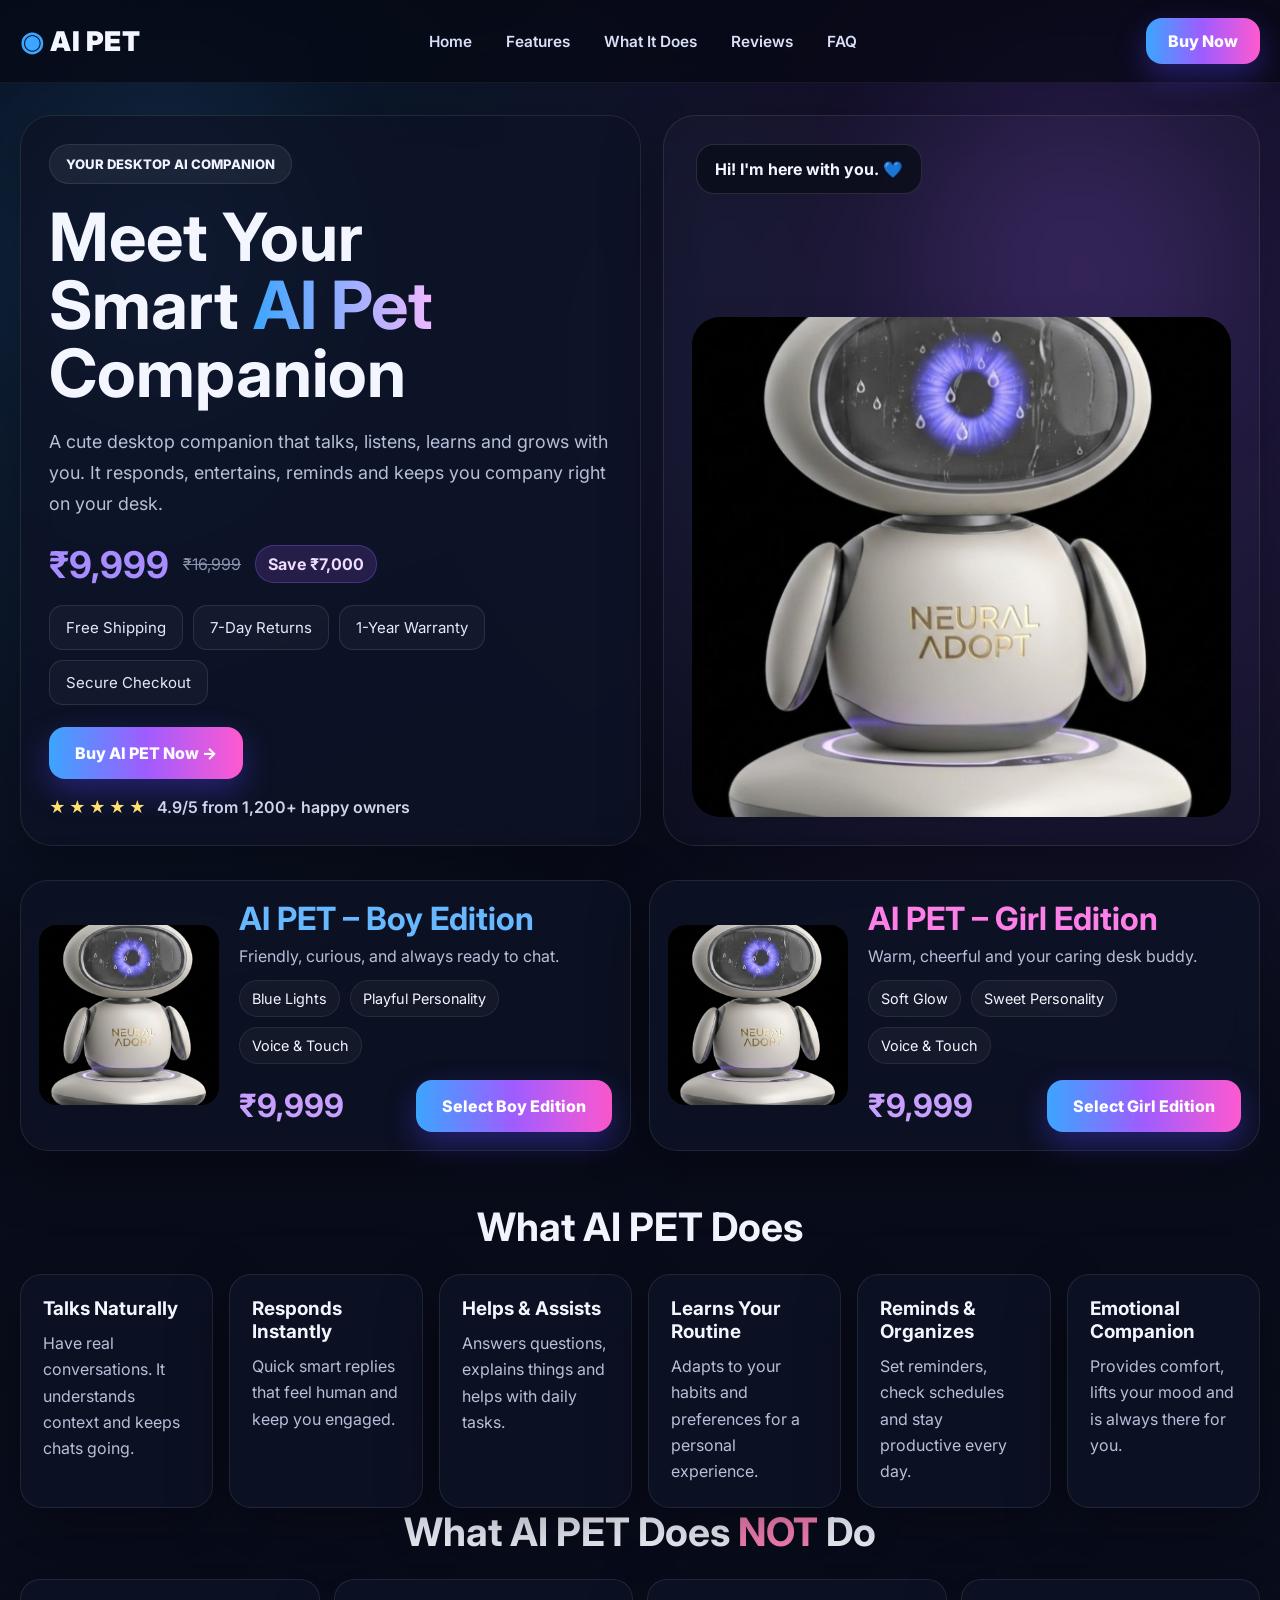
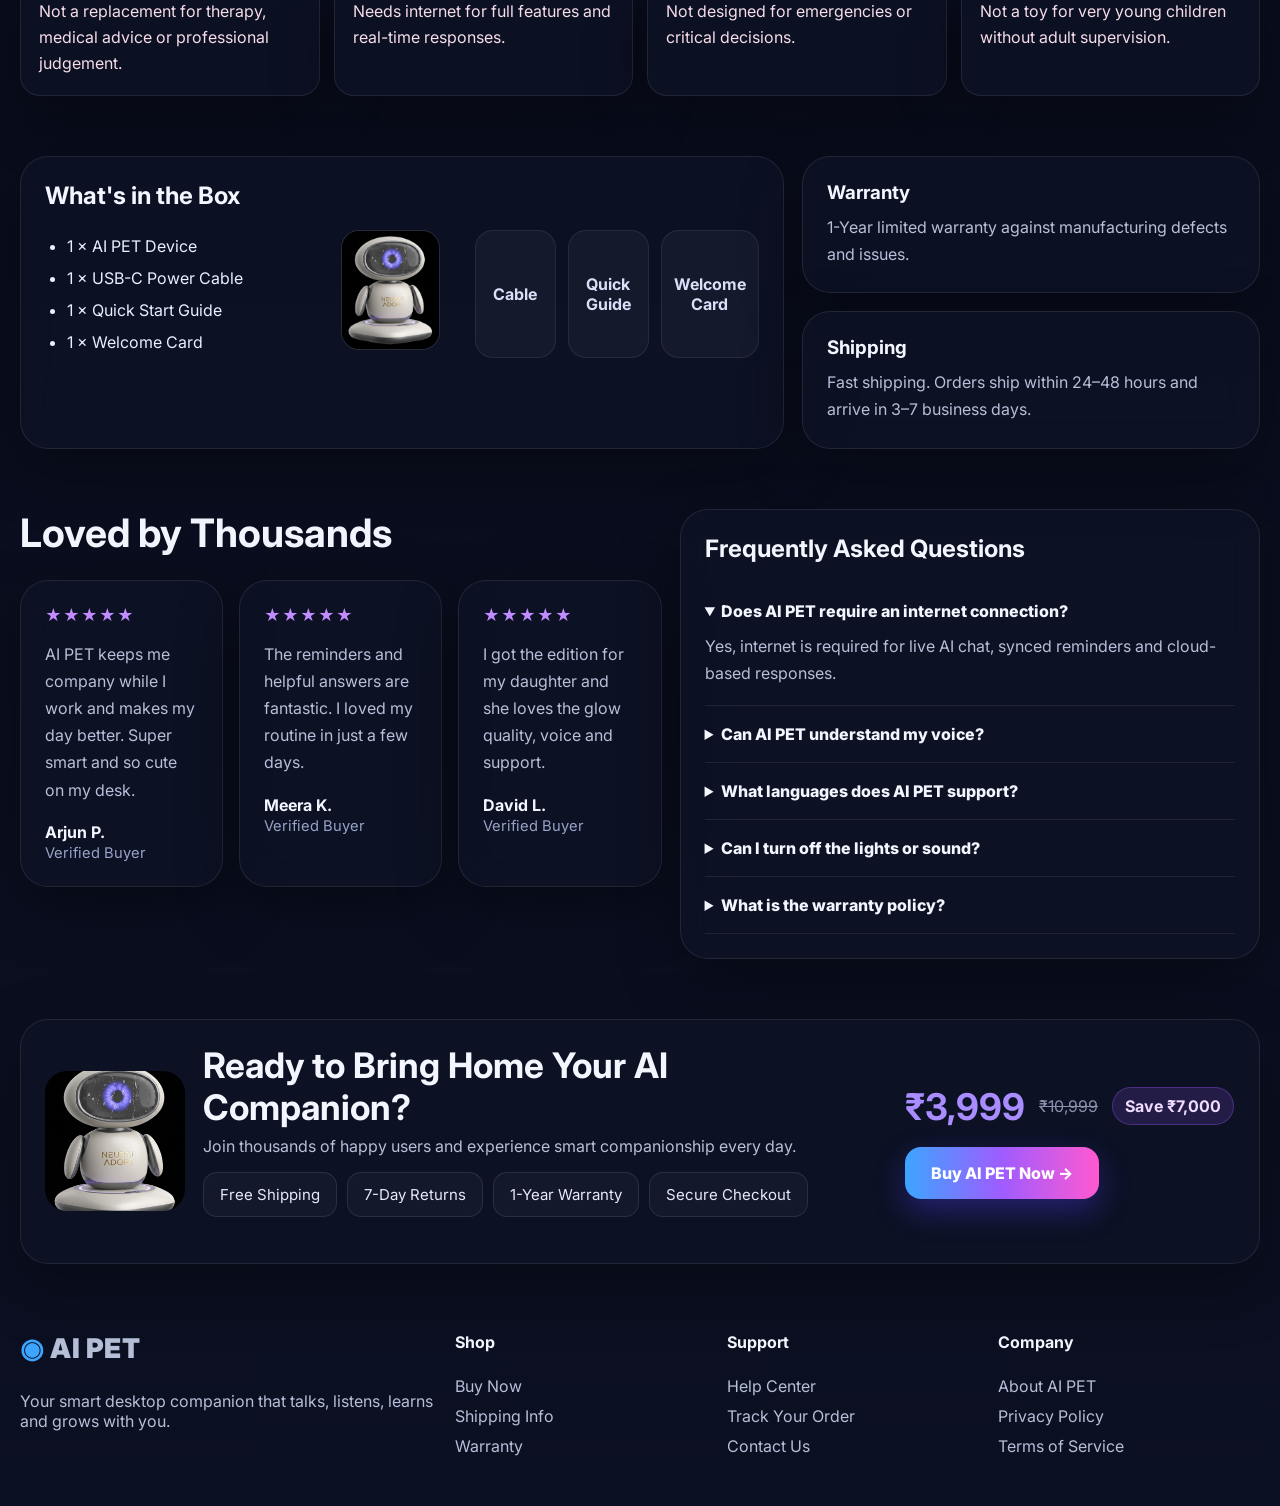
==== commit b1ec2c73: "Update index.html" ====
--- a/index.html
+++ b/index.html
@@ -160,7 +160,7 @@
           </div>
         </div>
         <div class="cta-right">
-          <div class="price-row small"><strong>₹9,999</strong><span class="old">₹16,999</span><span class="save">Save ₹7,000</span></div>
+          <div class="price-row small"><strong>₹3,999</strong><span class="old">₹10,999</span><span class="save">Save ₹7,000</span></div>
           <a class="buy-btn" href="checkout.html">Buy AI PET Now →</a>
         </div>
       </div>
@@ -174,9 +174,9 @@
         <p>Your smart desktop companion that talks, listens, learns and grows with you.</p>
       </div>
       <div><h4>Shop</h4><a href="checkout.html">Buy Now</a><a href="#features">Shipping Info</a><a href="#faq">Warranty</a></div>
-      <div><h4>Support</h4><a href="#faq">Help Center</a><a href="success.html">Track Your Order</a><a href="https://wa.me/919999999999">Contact Us</a></div>
+      <div><h4>Support</h4><a href="#faq">Help Center</a><a href="success.html">Track Your Order</a><a href="https://wa.me/8357032880">Contact Us</a></div>
       <div><h4>Company</h4><a href="#">About AI PET</a><a href="#">Privacy Policy</a><a href="#">Terms of Service</a></div>
     </div>
   </footer>
 </body>
-</html>+</html>
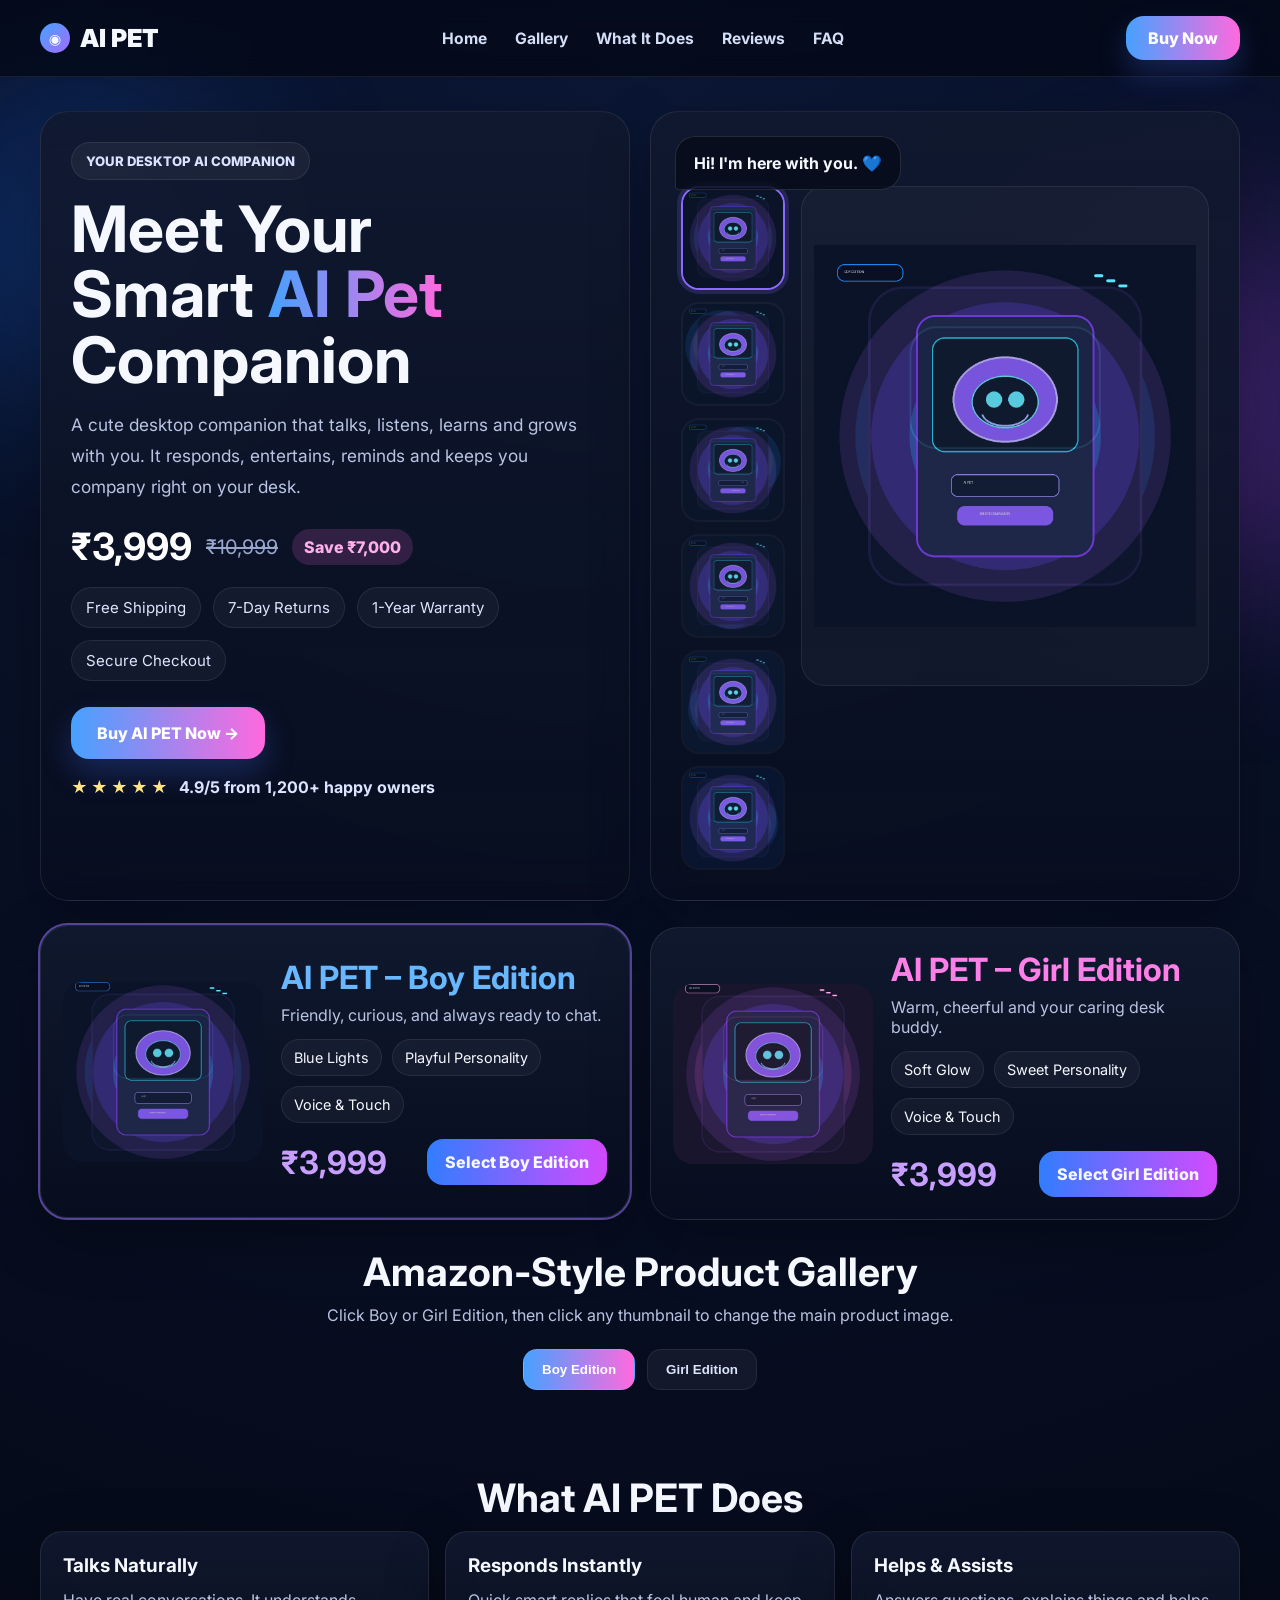
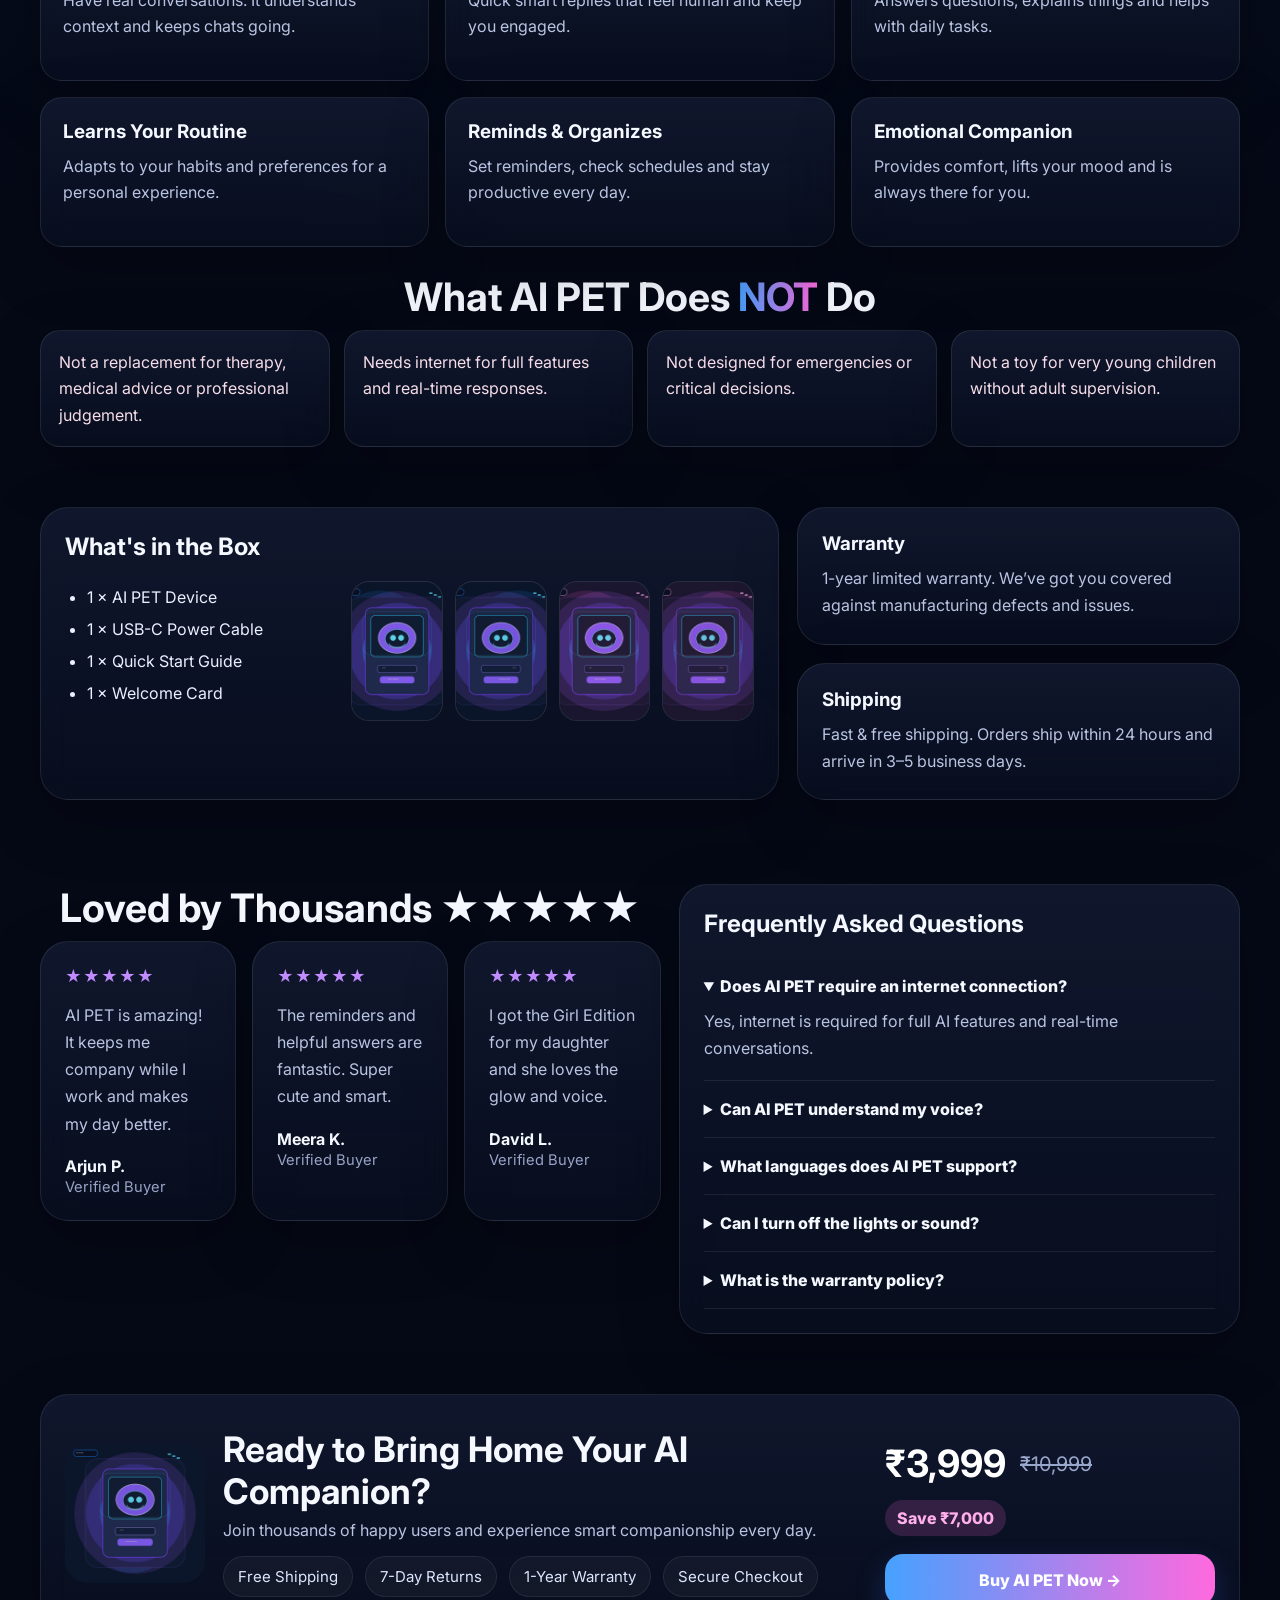
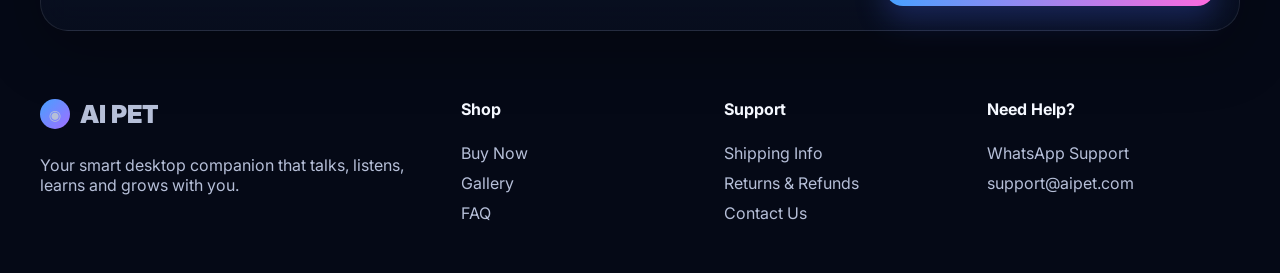
==== commit 256f1b7f: "Add files via upload" ====
--- a/index.html
+++ b/index.html
@@ -4,7 +4,7 @@
   <meta charset="UTF-8" />
   <meta name="viewport" content="width=device-width, initial-scale=1.0" />
   <title>AI PET — Smart Desktop Companion</title>
-  <meta name="description" content="Modern single-product AI Pet store with premium dark UI, checkout flow, and deploy-ready static files." />
+  <meta name="description" content="Futuristic AI PET store with Amazon-style image switching for Boy and Girl editions." />
   <link rel="preconnect" href="https://fonts.googleapis.com">
   <link rel="preconnect" href="https://fonts.gstatic.com" crossorigin>
   <link href="https://fonts.googleapis.com/css2?family=Inter:wght@400;500;600;700;800;900&display=swap" rel="stylesheet">
@@ -18,12 +18,12 @@
       <a href="index.html" class="logo"><span class="logo-dot">◉</span> AI PET</a>
       <nav>
         <a href="#home">Home</a>
-        <a href="#features">Features</a>
+        <a href="#gallery">Gallery</a>
         <a href="#what">What It Does</a>
         <a href="#reviews">Reviews</a>
         <a href="#faq">FAQ</a>
       </nav>
-      <a class="buy-btn small" href="checkout.html">Buy Now</a>
+      <a class="buy-btn small" href="checkout.html?edition=boy">Buy Now</a>
     </div>
   </header>
 
@@ -35,8 +35,8 @@
           <h1>Meet Your Smart <span>AI Pet</span> Companion</h1>
           <p class="lead">A cute desktop companion that talks, listens, learns and grows with you. It responds, entertains, reminds and keeps you company right on your desk.</p>
           <div class="price-row">
-            <strong>₹9,999</strong>
-            <span class="old">₹16,999</span>
+            <strong>₹3,999</strong>
+            <span class="old">₹10,999</span>
             <span class="save">Save ₹7,000</span>
           </div>
           <div class="pill-row">
@@ -46,36 +46,52 @@
             <span>Secure Checkout</span>
           </div>
           <div class="hero-actions">
-            <a class="buy-btn" href="checkout.html">Buy AI PET Now →</a>
+            <a class="buy-btn" id="heroBuyBtn" href="checkout.html?edition=boy">Buy AI PET Now →</a>
             <div class="rating">★ ★ ★ ★ ★ <span>4.9/5 from 1,200+ happy owners</span></div>
           </div>
         </div>
-        <div class="hero-visual glass">
+        <div class="hero-gallery glass">
           <div class="bubble">Hi! I'm here with you. 💙</div>
-          <img src="assets/pet1.jpg" alt="AI Pet" class="hero-img" />
+          <div class="gallery-panel">
+            <div class="thumb-column" id="thumbColumn"></div>
+            <div class="main-image-wrap">
+              <img src="boy-1.jpg" alt="AI Pet" class="hero-img" id="mainProductImage" />
+            </div>
+          </div>
         </div>
       </div>
     </section>
 
     <section class="container dual-cards">
-      <article class="edition glass blue">
-        <img src="assets/pet1.jpg" alt="Boy edition" />
+      <article class="edition glass blue edition-card active" data-edition="boy">
+        <img src="boy-1.jpg" alt="Boy edition" />
         <div>
           <h3>AI PET – Boy Edition</h3>
           <p>Friendly, curious, and always ready to chat.</p>
           <div class="mini-features"><span>Blue Lights</span><span>Playful Personality</span><span>Voice & Touch</span></div>
-          <div class="edition-bottom"><strong>₹9,999</strong><a href="checkout.html">Select Boy Edition</a></div>
+          <div class="edition-bottom"><strong>₹3,999</strong><a href="checkout.html?edition=boy" class="edition-link">Select Boy Edition</a></div>
         </div>
       </article>
-      <article class="edition glass pink">
-        <img src="assets/pet1.jpg" alt="Girl edition" />
+      <article class="edition glass pink edition-card" data-edition="girl">
+        <img src="girl-1.jpg" alt="Girl edition" />
         <div>
           <h3>AI PET – Girl Edition</h3>
           <p>Warm, cheerful and your caring desk buddy.</p>
           <div class="mini-features"><span>Soft Glow</span><span>Sweet Personality</span><span>Voice & Touch</span></div>
-          <div class="edition-bottom"><strong>₹9,999</strong><a href="checkout.html">Select Girl Edition</a></div>
+          <div class="edition-bottom"><strong>₹3,999</strong><a href="checkout.html?edition=girl" class="edition-link">Select Girl Edition</a></div>
         </div>
       </article>
+    </section>
+
+    <section id="gallery" class="section compact-top">
+      <div class="container gallery-head">
+        <h2 class="section-title">Amazon-Style Product Gallery</h2>
+        <p class="section-subtitle">Click Boy or Girl Edition, then click any thumbnail to change the main product image.</p>
+        <div class="edition-switcher">
+          <button class="switch-btn active" data-edition="boy">Boy Edition</button>
+          <button class="switch-btn" data-edition="girl">Girl Edition</button>
+        </div>
+      </div>
     </section>
 
     <section id="what" class="section">
@@ -114,45 +130,45 @@
               </ul>
             </div>
             <div class="box-items">
-              <img src="assets/pet1.jpg" alt="AI Pet in box" />
-              <div class="mini-box">Cable</div>
-              <div class="mini-box">Quick Guide</div>
-              <div class="mini-box">Welcome Card</div>
+              <img src="boy-2.jpg" alt="AI PET box image 1">
+              <img src="boy-3.jpg" alt="AI PET box image 2">
+              <img src="girl-2.jpg" alt="AI PET box image 3">
+              <img src="girl-3.jpg" alt="AI PET box image 4">
             </div>
           </div>
         </div>
         <div class="side-stack">
-          <div class="glass side-card"><h3>Warranty</h3><p>1-Year limited warranty against manufacturing defects and issues.</p></div>
-          <div class="glass side-card"><h3>Shipping</h3><p>Fast shipping. Orders ship within 24–48 hours and arrive in 3–7 business days.</p></div>
-        </div>
-      </div>
-    </section>
-
-    <section id="reviews" class="section compact-top">
+          <div class="glass side-card"><h3>Warranty</h3><p>1-year limited warranty. We’ve got you covered against manufacturing defects and issues.</p></div>
+          <div class="glass side-card"><h3>Shipping</h3><p>Fast & free shipping. Orders ship within 24 hours and arrive in 3–5 business days.</p></div>
+        </div>
+      </div>
+    </section>
+
+    <section id="reviews" class="section">
       <div class="container review-layout">
         <div>
-          <h2 class="section-title left">Loved by Thousands</h2>
+          <h2 class="section-title left">Loved by Thousands ★★★★★</h2>
           <div class="review-grid">
-            <article class="review-card glass"><div class="stars">★★★★★</div><p>AI PET keeps me company while I work and makes my day better. Super smart and so cute on my desk.</p><strong>Arjun P.</strong><span>Verified Buyer</span></article>
-            <article class="review-card glass"><div class="stars">★★★★★</div><p>The reminders and helpful answers are fantastic. I loved my routine in just a few days.</p><strong>Meera K.</strong><span>Verified Buyer</span></article>
-            <article class="review-card glass"><div class="stars">★★★★★</div><p>I got the edition for my daughter and she loves the glow quality, voice and support.</p><strong>David L.</strong><span>Verified Buyer</span></article>
+            <div class="glass review-card"><div class="stars">★★★★★</div><p>AI PET is amazing! It keeps me company while I work and makes my day better.</p><strong>Arjun P.</strong><span>Verified Buyer</span></div>
+            <div class="glass review-card"><div class="stars">★★★★★</div><p>The reminders and helpful answers are fantastic. Super cute and smart.</p><strong>Meera K.</strong><span>Verified Buyer</span></div>
+            <div class="glass review-card"><div class="stars">★★★★★</div><p>I got the Girl Edition for my daughter and she loves the glow and voice.</p><strong>David L.</strong><span>Verified Buyer</span></div>
           </div>
         </div>
         <div id="faq" class="glass faq-card">
           <h2>Frequently Asked Questions</h2>
-          <details open><summary>Does AI PET require an internet connection?</summary><p>Yes, internet is required for live AI chat, synced reminders and cloud-based responses.</p></details>
-          <details><summary>Can AI PET understand my voice?</summary><p>Yes, it is designed for voice interaction and natural conversational prompts.</p></details>
-          <details><summary>What languages does AI PET support?</summary><p>You can start with English-first support and expand languages later.</p></details>
-          <details><summary>Can I turn off the lights or sound?</summary><p>Yes, those controls can be added inside your device/app settings flow.</p></details>
-          <details><summary>What is the warranty policy?</summary><p>1-year limited warranty for manufacturing issues. Physical damage is usually excluded.</p></details>
+          <details open><summary>Does AI PET require an internet connection?</summary><p>Yes, internet is required for full AI features and real-time conversations.</p></details>
+          <details><summary>Can AI PET understand my voice?</summary><p>Yes, it supports voice interactions and can respond naturally.</p></details>
+          <details><summary>What languages does AI PET support?</summary><p>Support depends on the AI service configuration and future updates.</p></details>
+          <details><summary>Can I turn off the lights or sound?</summary><p>Yes, settings can be adjusted from the companion controls.</p></details>
+          <details><summary>What is the warranty policy?</summary><p>You get a 1-year limited warranty against manufacturing defects.</p></details>
         </div>
       </div>
     </section>
 
     <section class="section compact-top">
-      <div class="container cta glass">
+      <div class="container glass cta">
         <div class="cta-left">
-          <img src="assets/pet1.jpg" alt="AI Pet small" />
+          <img id="ctaImage" src="boy-4.jpg" alt="AI Pet CTA">
           <div>
             <h2>Ready to Bring Home Your AI Companion?</h2>
             <p>Join thousands of happy users and experience smart companionship every day.</p>
@@ -160,8 +176,8 @@
           </div>
         </div>
         <div class="cta-right">
-          <div class="price-row small"><strong>₹3,999</strong><span class="old">₹10,999</span><span class="save">Save ₹7,000</span></div>
-          <a class="buy-btn" href="checkout.html">Buy AI PET Now →</a>
+          <div class="price-row compact"><strong>₹3,999</strong><span class="old">₹10,999</span><span class="save">Save ₹7,000</span></div>
+          <a class="buy-btn full" id="ctaBuyBtn" href="checkout.html?edition=boy">Buy AI PET Now →</a>
         </div>
       </div>
     </section>
@@ -173,10 +189,12 @@
         <a href="index.html" class="logo"><span class="logo-dot">◉</span> AI PET</a>
         <p>Your smart desktop companion that talks, listens, learns and grows with you.</p>
       </div>
-      <div><h4>Shop</h4><a href="checkout.html">Buy Now</a><a href="#features">Shipping Info</a><a href="#faq">Warranty</a></div>
-      <div><h4>Support</h4><a href="#faq">Help Center</a><a href="success.html">Track Your Order</a><a href="https://wa.me/8357032880">Contact Us</a></div>
-      <div><h4>Company</h4><a href="#">About AI PET</a><a href="#">Privacy Policy</a><a href="#">Terms of Service</a></div>
+      <div><h4>Shop</h4><a href="checkout.html?edition=boy">Buy Now</a><a href="#gallery">Gallery</a><a href="#faq">FAQ</a></div>
+      <div><h4>Support</h4><a href="#">Shipping Info</a><a href="#">Returns & Refunds</a><a href="#">Contact Us</a></div>
+      <div><h4>Need Help?</h4><a href="https://wa.me/919999999999">WhatsApp Support</a><a href="mailto:support@aipet.com">support@aipet.com</a></div>
     </div>
   </footer>
+
+  <script src="script.js"></script>
 </body>
 </html>
--- a/style.css
+++ b/style.css
@@ -1,29 +1,19 @@
 
-:root{
-  --bg:#070a16;--bg2:#0b1022;--panel:rgba(13,18,38,.78);--border:rgba(255,255,255,.09);
-  --text:#f3f6ff;--muted:#b8bfd8;--blue:#3ca5ff;--violet:#9f5cff;--pink:#ff59d0;
-  --shadow:0 20px 60px rgba(0,0,0,.35);--radius:26px;
-}
-*{box-sizing:border-box}html{scroll-behavior:smooth}body{margin:0;font-family:Inter,sans-serif;color:var(--text);background:
-radial-gradient(circle at 10% 10%, rgba(60,165,255,.15), transparent 24%),
-radial-gradient(circle at 88% 12%, rgba(159,92,255,.18), transparent 26%),
-linear-gradient(180deg,var(--bg),var(--bg2));}
-a{text-decoration:none;color:inherit}img{max-width:100%;display:block}.container{width:min(1240px,calc(100% - 32px));margin:0 auto}
-.orb{position:fixed;filter:blur(70px);border-radius:50%;z-index:-1;opacity:.5}.orb-a{width:240px;height:240px;left:4%;top:120px;background:rgba(60,165,255,.35)}.orb-b{width:320px;height:320px;right:4%;top:80px;background:rgba(159,92,255,.28)}
-.glass{background:var(--panel);border:1px solid var(--border);box-shadow:var(--shadow);backdrop-filter:blur(16px)}
-.topbar{position:sticky;top:0;z-index:50;background:rgba(5,7,17,.65);backdrop-filter:blur(16px);border-bottom:1px solid rgba(255,255,255,.06)}
-.nav{display:flex;align-items:center;justify-content:space-between;padding:18px 0;gap:20px}.logo{font-weight:900;font-size:1.7rem;letter-spacing:.02em}.logo-dot{color:var(--blue)}nav{display:flex;gap:34px;color:#d9dff7}nav a{font-weight:600;font-size:.96rem}
-.buy-btn,.ghost-btn,.edition-bottom a{display:inline-flex;align-items:center;justify-content:center;padding:16px 26px;border-radius:16px;font-weight:800;transition:.2s ease}.buy-btn,.edition-bottom a{background:linear-gradient(90deg,var(--blue),var(--violet),var(--pink));color:white;box-shadow:0 12px 30px rgba(86,65,255,.35)}.buy-btn.small{padding:13px 22px}.ghost-btn{background:rgba(255,255,255,.04);border:1px solid rgba(255,255,255,.1);color:var(--text)}
-.section-first{padding:32px 0 22px}.hero-grid{display:grid;grid-template-columns:1.02fr .98fr;gap:22px;align-items:stretch}.hero-copy,.hero-visual{border-radius:32px;padding:28px;position:relative;overflow:hidden}.tag{display:inline-block;background:rgba(255,255,255,.06);border:1px solid rgba(255,255,255,.09);padding:11px 16px;border-radius:999px;font-weight:800;font-size:.82rem;color:#eef3ff;margin-bottom:20px}.hero-copy h1{font-size:clamp(2.5rem,5.2vw,4.75rem);line-height:1.02;margin:0 0 18px;max-width:10.8ch}.hero-copy h1 span{background:linear-gradient(90deg,var(--blue),#f0b7ff);-webkit-background-clip:text;background-clip:text;color:transparent}.lead{margin:0 0 22px;color:var(--muted);font-size:1.12rem;line-height:1.75;max-width:58ch}.price-row{display:flex;align-items:center;gap:14px;flex-wrap:wrap;margin-bottom:18px}.price-row strong{font-size:2.3rem;color:#a98cff}.old{text-decoration:line-through;color:#8b92ae}.save{background:rgba(159,92,255,.16);border:1px solid rgba(159,92,255,.32);padding:8px 12px;border-radius:999px;color:#f1dcff;font-weight:700}.pill-row{display:flex;gap:10px;flex-wrap:wrap;margin-bottom:22px}.pill-row span{padding:12px 16px;border:1px solid rgba(255,255,255,.1);border-radius:14px;background:rgba(255,255,255,.03);color:#e5e9fa;font-size:.94rem}.hero-actions{display:flex;align-items:center;gap:18px;flex-wrap:wrap}.rating{font-weight:800;color:#ffdf6f}.rating span{color:#ced4ea;font-weight:600;margin-left:8px}
-.hero-visual{display:flex;align-items:flex-end;justify-content:center;min-height:540px;background:linear-gradient(180deg,rgba(255,255,255,.02),rgba(255,255,255,.01))}.hero-img{width:100%;max-height:500px;object-fit:cover;border-radius:28px}.bubble{position:absolute;left:32px;top:28px;background:rgba(10,14,26,.82);border:1px solid rgba(255,255,255,.12);padding:14px 18px;border-radius:18px;font-weight:700}
-.dual-cards{display:grid;grid-template-columns:1fr 1fr;gap:18px;padding:12px 0 10px}.edition{padding:18px;border-radius:28px;display:grid;grid-template-columns:180px 1fr;gap:20px;align-items:center}.edition img{width:100%;height:180px;object-fit:cover;border-radius:18px}.edition h3{font-size:2rem;margin:0 0 8px}.edition p{margin:0 0 14px;color:var(--muted)}.edition.blue h3{color:#67b8ff}.edition.pink h3{color:#ff7fe8}.mini-features{display:flex;gap:10px;flex-wrap:wrap;margin-bottom:16px}.mini-features span{padding:9px 12px;border-radius:999px;background:rgba(255,255,255,.04);border:1px solid rgba(255,255,255,.08);font-size:.9rem}.edition-bottom{display:flex;align-items:center;justify-content:space-between;gap:16px}.edition-bottom strong{font-size:2rem;color:#c89fff}
-.section{padding:42px 0}.compact-top{padding-top:18px}.section-title{font-size:2.45rem;text-align:center;margin:0 0 24px}.section-title.left{text-align:left}.not-title span{color:#ff85bb}.feature-grid{display:grid;gap:16px}.feature-grid.six{grid-template-columns:repeat(6,1fr)}.feature-card{border-radius:22px;padding:22px;min-height:170px}.feature-card h3{margin:0 0 10px;font-size:1.18rem}.feature-card p{margin:0;color:var(--muted);line-height:1.65}.warning-grid{display:grid;grid-template-columns:repeat(4,1fr);gap:14px}.warning-card{border-radius:20px;padding:18px;color:#f6dde9;line-height:1.65}
-.info-layout{display:grid;grid-template-columns:1.25fr .75fr;gap:18px}.box-card,.side-card,.review-card,.faq-card,.cta,.form-panel,.summary-card,.ship-card,.secure-card,.steps,.success-panel,.inner-card{border-radius:28px;padding:24px}.box-card h2,.faq-card h2,.form-panel h1,.summary-card h2,.success-panel h1{margin-top:0}.box-grid{display:grid;grid-template-columns:.8fr 1.2fr;gap:18px}.box-list ul,.secure-card ul{margin:0;padding-left:22px;color:#eaf0ff;line-height:2}.box-items{display:grid;grid-template-columns:1.2fr repeat(3,.8fr);gap:12px;align-items:stretch}.box-items img,.mini-box{border-radius:18px;background:rgba(255,255,255,.04);border:1px solid rgba(255,255,255,.08);min-height:120px}.box-items img{height:120px;object-fit:cover}.mini-box{display:flex;align-items:center;justify-content:center;color:#d8dff8;font-weight:700;text-align:center;padding:12px}.side-stack{display:grid;gap:18px}.side-card h3{margin:0 0 10px}.side-card p{margin:0;color:var(--muted);line-height:1.7}
-.review-layout{display:grid;grid-template-columns:1.05fr .95fr;gap:18px}.review-grid{display:grid;grid-template-columns:repeat(3,1fr);gap:16px}.review-card{min-height:230px}.review-card p{color:var(--muted);line-height:1.7}.review-card strong{display:block;margin-top:18px}.review-card span{color:#98a3c7;font-size:.92rem}.stars{color:#c18cff;font-weight:900;letter-spacing:1px;margin-bottom:12px}.faq-card details{padding:18px 0;border-bottom:1px solid rgba(255,255,255,.08)}.faq-card summary{cursor:pointer;font-weight:800}.faq-card p{color:var(--muted);line-height:1.7;margin:12px 0 0}
-.cta{display:flex;align-items:center;justify-content:space-between;gap:22px}.cta-left{display:flex;align-items:center;gap:18px}.cta-left img{width:140px;height:140px;object-fit:cover;border-radius:22px}.cta-left h2{margin:0 0 8px;font-size:2.2rem}.cta-left p{margin:0 0 16px;color:var(--muted)}.cta-right{min-width:330px}
-.footer{padding:26px 0 50px}.footer-grid{display:grid;grid-template-columns:1.3fr .8fr .8fr .8fr;gap:18px}.footer p,.footer a{color:#b6bfd8}.footer h4{margin:0 0 14px}.footer div{display:grid;gap:10px;align-content:start}
-.checkout-page{min-height:100vh}.checkout-wrap,.success-wrap{padding:34px 0 50px}.steps{display:grid;grid-template-columns:repeat(3,1fr);gap:12px;margin-bottom:18px}.step{padding:16px 18px;border-radius:18px;background:rgba(255,255,255,.03);font-weight:800;color:#bfc7e1}.step span{display:block;font-size:.92rem;color:#dfe5fb;margin-top:6px;font-weight:600}.step.done,.step.active{background:linear-gradient(90deg,rgba(60,165,255,.18),rgba(159,92,255,.18));border:1px solid rgba(255,255,255,.08)}
-.checkout-grid{display:grid;grid-template-columns:1.15fr .85fr;gap:18px}.form-panel p{color:var(--muted);margin-top:-4px}.checkout-form{display:grid;gap:14px}.checkout-form label{display:grid;gap:8px;font-weight:700;color:#eaf0ff}.checkout-form input{width:100%;padding:16px 18px;border-radius:16px;border:1px solid rgba(255,255,255,.1);background:rgba(255,255,255,.04);color:#fff}.two,.three{display:grid;gap:14px}.two{grid-template-columns:1fr 1fr}.three{grid-template-columns:1fr 1fr 1fr}.check-note{display:flex;gap:10px;align-items:center;color:#cad3ef}.pay-options{display:grid;gap:12px}.pay{display:flex;justify-content:space-between;align-items:center;padding:18px;border-radius:18px;border:1px solid rgba(255,255,255,.08);background:rgba(255,255,255,.03);font-weight:800}.pay span{color:#cfd7ef;font-weight:600}.pay.active{outline:2px solid rgba(159,92,255,.55)}.action-row{display:flex;gap:14px;justify-content:space-between;margin-top:8px}.side-column{display:grid;gap:18px}.summary-item{display:grid;grid-template-columns:88px 1fr auto;gap:14px;align-items:center}.summary-item img{width:88px;height:88px;object-fit:cover;border-radius:18px}.summary-item p{margin:4px 0 0;color:var(--muted)}.totals{display:grid;gap:12px;margin-top:18px}.totals div{display:flex;justify-content:space-between;color:#e9efff}.totals .grand{padding-top:14px;border-top:1px solid rgba(255,255,255,.09);font-size:1.2rem}.secure-card ul{line-height:1.9}
+:root{--bg:#050916;--card:#0a1122cc;--text:#f5f8ff;--muted:#b9c4e2;--blue:#46a1ff;--cyan:#56e0ff;--violet:#a16dff;--pink:#ff69de}
+*{box-sizing:border-box}html{scroll-behavior:smooth}body{margin:0;font-family:Inter,system-ui,sans-serif;background:radial-gradient(circle at top,#0b1736 0,#050916 54%);color:var(--text);overflow-x:hidden}a{text-decoration:none;color:inherit}img{max-width:100%;display:block}
+.container{width:min(1200px,calc(100% - 32px));margin:0 auto;position:relative;z-index:2}.orb{position:fixed;border-radius:50%;filter:blur(90px);opacity:.28;z-index:0}.orb-a{width:320px;height:320px;background:#1f74ff;top:80px;left:-80px}.orb-b{width:380px;height:380px;background:#b347ff;right:-120px;top:220px}.glass{background:linear-gradient(180deg,rgba(17,25,47,.92),rgba(8,14,31,.88));backdrop-filter:blur(16px);border:1px solid rgba(255,255,255,.09);box-shadow:0 20px 60px rgba(0,0,0,.28)}
+.topbar{position:sticky;top:0;z-index:20;background:rgba(3,8,20,.72);backdrop-filter:blur(12px);border-bottom:1px solid rgba(255,255,255,.08)}.nav{display:flex;align-items:center;justify-content:space-between;min-height:76px;gap:16px}.logo{font-weight:900;font-size:1.55rem;display:flex;align-items:center;gap:10px}.logo-dot{display:inline-grid;place-items:center;width:30px;height:30px;border-radius:50%;background:linear-gradient(135deg,var(--blue),var(--violet));font-size:.9rem}nav{display:flex;gap:28px}nav a{color:#d4def7;font-weight:700;font-size:.98rem}
+.buy-btn,.ghost-btn,.thumb-btn,.switch-btn,.mini-switch{border:none;cursor:pointer}.buy-btn{display:inline-flex;align-items:center;justify-content:center;padding:16px 26px;border-radius:18px;background:linear-gradient(90deg,var(--blue),var(--pink));color:#fff;font-weight:800;box-shadow:0 14px 30px rgba(76,112,255,.25)}.buy-btn.small{padding:12px 22px}.buy-btn.full{width:100%}.ghost-btn{display:inline-flex;align-items:center;justify-content:center;padding:16px 22px;border-radius:18px;background:rgba(255,255,255,.04);color:#e7ecff;font-weight:800;border:1px solid rgba(255,255,255,.1)}
+.section-first{padding:34px 0 20px}.hero-grid{display:grid;grid-template-columns:1fr 1fr;gap:20px;align-items:stretch}.hero-copy,.hero-gallery{border-radius:28px;padding:30px;position:relative}.tag{display:inline-block;padding:10px 14px;border-radius:999px;background:rgba(255,255,255,.05);color:#d9e3ff;font-weight:800;font-size:.82rem;margin-bottom:16px;border:1px solid rgba(255,255,255,.08)}.hero-copy h1{font-size:clamp(2.5rem,5vw,4.2rem);line-height:1.02;margin:0 0 14px;max-width:11ch}.hero-copy h1 span,.section-title span{background:linear-gradient(90deg,var(--blue),var(--pink));-webkit-background-clip:text;background-clip:text;color:transparent}.lead{font-size:1.08rem;line-height:1.8;color:var(--muted);max-width:57ch}
+.price-row{display:flex;align-items:center;gap:14px;flex-wrap:wrap;margin:22px 0 18px}.price-row strong{font-size:2.35rem;color:#fff}.price-row .old{color:#9aa7cc;text-decoration:line-through;font-size:1.25rem}.price-row .save{padding:8px 12px;border-radius:999px;background:rgba(255,105,222,.16);color:#ffb0ea;font-weight:800}.pill-row{display:flex;gap:12px;flex-wrap:wrap}.pill-row span{padding:10px 14px;border-radius:999px;background:rgba(255,255,255,.04);border:1px solid rgba(255,255,255,.08);font-size:.94rem;color:#dce6ff}.hero-actions{display:flex;align-items:center;gap:18px;flex-wrap:wrap;margin-top:26px}.rating{font-weight:800;color:#ffe485}.rating span{color:#dce5ff;font-weight:700;margin-left:8px}
+.hero-gallery{min-height:610px;overflow:hidden}.bubble{position:absolute;top:24px;left:24px;padding:16px 18px;background:rgba(6,12,27,.85);border:1px solid rgba(255,255,255,.12);border-radius:20px 20px 20px 4px;font-weight:700;z-index:2}.gallery-panel{display:grid;grid-template-columns:104px 1fr;gap:16px;align-items:start;height:100%;padding-top:44px}.thumb-column{display:grid;gap:12px}.thumb-btn{padding:0;border-radius:18px;overflow:hidden;background:rgba(255,255,255,.04);border:2px solid transparent}.thumb-btn img{width:100%;aspect-ratio:1/1;object-fit:cover}.thumb-btn.active{border-color:#8b6bff;box-shadow:0 0 0 4px rgba(139,107,255,.18)}.main-image-wrap{display:grid;place-items:center;min-height:500px;border-radius:24px;background:rgba(255,255,255,.03);border:1px solid rgba(255,255,255,.08);padding:12px}.hero-img{width:100%;max-height:520px;object-fit:contain}
+.dual-cards{display:grid;grid-template-columns:1fr 1fr;gap:20px;padding:6px 0 10px}.edition{display:grid;grid-template-columns:200px 1fr;gap:18px;border-radius:28px;padding:22px;align-items:center;transition:.2s}.edition.active{outline:2px solid rgba(153,115,255,.55);transform:translateY(-2px)}.edition img{width:100%;height:180px;object-fit:cover;border-radius:20px}.edition h3{font-size:2rem;margin:0 0 8px}.edition p{margin:0 0 14px;color:var(--muted)}.edition.blue h3{color:#67b8ff}.edition.pink h3{color:#ff7fe8}.mini-features{display:flex;gap:10px;flex-wrap:wrap;margin-bottom:16px}.mini-features span{padding:9px 12px;border-radius:999px;background:rgba(255,255,255,.04);border:1px solid rgba(255,255,255,.08);font-size:.9rem}.edition-bottom{display:flex;align-items:center;justify-content:space-between;gap:16px;flex-wrap:wrap}.edition-bottom strong{font-size:2rem;color:#c89fff}.edition-bottom a{padding:13px 18px;border-radius:16px;background:linear-gradient(90deg,#317dff,#d44aff);font-weight:800}
+.section{padding:42px 0}.compact-top{padding-top:18px}.section-title{font-size:2.45rem;text-align:center;margin:0 0 10px}.section-subtitle{text-align:center;color:var(--muted);margin:0 0 24px}.edition-switcher{display:flex;justify-content:center;gap:12px}.switch-btn,.mini-switch{padding:12px 18px;border-radius:14px;background:rgba(255,255,255,.05);color:#dbe4fb;font-weight:800;border:1px solid rgba(255,255,255,.08)}.switch-btn.active,.mini-switch.active{background:linear-gradient(90deg,var(--blue),var(--pink));color:#fff}
+.feature-grid{display:grid;gap:16px}.feature-grid.six{grid-template-columns:repeat(3,1fr)}.feature-card{border-radius:22px;padding:22px;min-height:150px}.feature-card h3{margin:0 0 10px;font-size:1.18rem}.feature-card p{margin:0;color:var(--muted);line-height:1.65}.warning-grid{display:grid;grid-template-columns:repeat(4,1fr);gap:14px}.warning-card{border-radius:20px;padding:18px;color:#f6dde9;line-height:1.65}.not-title{margin-top:26px}
+.info-layout{display:grid;grid-template-columns:1.25fr .75fr;gap:18px}.box-card,.side-card,.review-card,.faq-card,.cta,.form-panel,.summary-card,.ship-card,.secure-card,.steps,.success-panel,.inner-card{border-radius:28px;padding:24px}.box-card h2,.faq-card h2,.form-panel h1,.summary-card h2,.success-panel h1{margin-top:0}.box-grid{display:grid;grid-template-columns:.8fr 1.2fr;gap:18px}.box-list ul,.secure-card ul{margin:0;padding-left:22px;color:#eaf0ff;line-height:2}.box-items{display:grid;grid-template-columns:repeat(4,1fr);gap:12px;align-items:stretch}.box-items img{border-radius:18px;background:rgba(255,255,255,.04);border:1px solid rgba(255,255,255,.08);min-height:120px;height:140px;object-fit:cover}.side-stack{display:grid;gap:18px}.side-card h3{margin:0 0 10px}.side-card p{margin:0;color:var(--muted);line-height:1.7}
+.review-layout{display:grid;grid-template-columns:1.05fr .95fr;gap:18px}.review-grid{display:grid;grid-template-columns:repeat(3,1fr);gap:16px}.review-card{min-height:220px}.review-card p{color:var(--muted);line-height:1.7}.review-card strong{display:block;margin-top:18px}.review-card span{color:#98a3c7;font-size:.92rem}.stars{color:#c18cff;font-weight:900;letter-spacing:1px;margin-bottom:12px}.faq-card details{padding:18px 0;border-bottom:1px solid rgba(255,255,255,.08)}.faq-card summary{cursor:pointer;font-weight:800}.faq-card p{color:var(--muted);line-height:1.7;margin:12px 0 0}
+.cta{display:flex;align-items:center;justify-content:space-between;gap:22px}.cta-left{display:flex;align-items:center;gap:18px}.cta-left img{width:140px;height:140px;object-fit:cover;border-radius:22px}.cta-left h2{margin:0 0 8px;font-size:2.2rem}.cta-left p{margin:0 0 16px;color:var(--muted)}.cta-right{min-width:330px}.footer{padding:26px 0 50px}.footer-grid{display:grid;grid-template-columns:1.3fr .8fr .8fr .8fr;gap:18px}.footer p,.footer a{color:#b6bfd8}.footer h4{margin:0 0 14px}.footer div{display:grid;gap:10px;align-content:start}
+.checkout-page{min-height:100vh}.checkout-wrap,.success-wrap{padding:34px 0 50px}.steps{display:grid;grid-template-columns:repeat(3,1fr);gap:12px;margin-bottom:18px}.step{padding:16px 18px;border-radius:18px;background:rgba(255,255,255,.03);font-weight:800;color:#bfc7e1}.step span{display:block;font-size:.92rem;color:#dfe5fb;margin-top:6px;font-weight:600}.step.done,.step.active{background:linear-gradient(90deg,rgba(60,165,255,.18),rgba(159,92,255,.18));border:1px solid rgba(255,255,255,.08)}.checkout-grid{display:grid;grid-template-columns:1.15fr .85fr;gap:18px}.form-panel p{color:var(--muted);margin-top:-4px}.checkout-form{display:grid;gap:14px}.checkout-form label{display:grid;gap:8px;font-weight:700;color:#eaf0ff}.checkout-form input{width:100%;padding:16px 18px;border-radius:16px;border:1px solid rgba(255,255,255,.1);background:rgba(255,255,255,.04);color:#fff}.two,.three{display:grid;gap:14px}.two{grid-template-columns:1fr 1fr}.three{grid-template-columns:1fr 1fr 1fr}.check-note{display:flex;gap:10px;align-items:center;color:#cad3ef}.edition-mini-selector{display:flex;gap:10px;flex-wrap:wrap}.pay-options{display:grid;gap:12px}.pay{display:flex;justify-content:space-between;align-items:center;padding:18px;border-radius:18px;border:1px solid rgba(255,255,255,.08);background:rgba(255,255,255,.03);font-weight:800}.pay span{color:#cfd7ef;font-weight:600}.pay.active{outline:2px solid rgba(159,92,255,.55)}.action-row{display:flex;gap:14px;justify-content:space-between;margin-top:8px}.side-column{display:grid;gap:18px}.summary-item{display:grid;grid-template-columns:88px 1fr auto;gap:14px;align-items:center}.summary-item img{width:88px;height:88px;object-fit:cover;border-radius:18px}.summary-item p{margin:4px 0 0;color:var(--muted)}.totals{display:grid;gap:12px;margin-top:18px}.totals div{display:flex;justify-content:space-between;color:#e9efff}.totals .grand{padding-top:14px;border-top:1px solid rgba(255,255,255,.09);font-size:1.2rem}.secure-card ul{line-height:1.9}
 .success-hero{display:flex;align-items:center;gap:18px;margin-bottom:18px}.success-mark{width:96px;height:96px;border-radius:50%;display:grid;place-items:center;background:linear-gradient(135deg,var(--blue),var(--violet));font-size:2.5rem;font-weight:900}.success-hero p{color:var(--muted);line-height:1.7}.order-meta{display:grid;grid-template-columns:repeat(4,1fr);gap:14px;margin:20px 0}.order-meta div{padding:18px;border-radius:18px;background:rgba(255,255,255,.03);border:1px solid rgba(255,255,255,.08)}.order-meta span{display:block;color:#9aa7cc;margin-bottom:8px}.confirm-grid{display:grid;grid-template-columns:1.1fr .9fr;gap:18px}.inner-card{background:rgba(255,255,255,.03)}.success-actions{display:flex;gap:14px;justify-content:flex-start;margin-top:22px}
-@media (max-width: 1100px){.hero-grid,.checkout-grid,.info-layout,.review-layout,.confirm-grid{grid-template-columns:1fr}.feature-grid.six,.warning-grid,.review-grid,.footer-grid,.dual-cards{grid-template-columns:1fr 1fr}.hero-copy h1{max-width:none}.cta{flex-direction:column;align-items:flex-start}.cta-right{min-width:unset;width:100%}.box-grid{grid-template-columns:1fr}.box-items{grid-template-columns:repeat(2,1fr)}}
-@media (max-width: 760px){nav{display:none}.container{width:min(100% - 20px, 1240px)}.hero-copy,.hero-visual,.edition,.feature-card,.warning-card,.box-card,.faq-card,.review-card,.form-panel,.summary-card,.ship-card,.secure-card,.success-panel{padding:18px}.feature-grid.six,.warning-grid,.review-grid,.footer-grid,.dual-cards,.two,.three,.steps{grid-template-columns:1fr}.edition{grid-template-columns:1fr}.edition img{height:220px}.hero-visual{min-height:auto}.hero-img{max-height:340px}.box-items{grid-template-columns:1fr 1fr}.summary-item{grid-template-columns:70px 1fr}.summary-item b{grid-column:2}.order-meta{grid-template-columns:1fr 1fr}.success-hero{align-items:flex-start;flex-direction:column}.cta-left{flex-direction:column;align-items:flex-start}.action-row,.success-actions{flex-direction:column}.buy-btn,.ghost-btn{width:100%}}
+@media (max-width:1100px){.hero-grid,.checkout-grid,.info-layout,.review-layout,.confirm-grid{grid-template-columns:1fr}.warning-grid,.review-grid,.footer-grid,.dual-cards{grid-template-columns:1fr 1fr}.feature-grid.six{grid-template-columns:1fr 1fr}.hero-copy h1{max-width:none}.cta{flex-direction:column;align-items:flex-start}.cta-right{min-width:unset;width:100%}.box-grid{grid-template-columns:1fr}.box-items{grid-template-columns:repeat(2,1fr)}}
+@media (max-width:760px){nav{display:none}.container{width:min(100% - 20px,1240px)}.hero-copy,.hero-gallery,.edition,.feature-card,.warning-card,.box-card,.faq-card,.review-card,.form-panel,.summary-card,.ship-card,.secure-card,.success-panel{padding:18px}.warning-grid,.review-grid,.footer-grid,.dual-cards,.two,.three,.steps{grid-template-columns:1fr}.feature-grid.six{grid-template-columns:1fr}.edition{grid-template-columns:1fr}.edition img{height:220px}.gallery-panel{grid-template-columns:1fr;gap:14px;padding-top:42px}.thumb-column{grid-template-columns:repeat(6,1fr);display:grid}.thumb-btn img{aspect-ratio:1/1}.main-image-wrap{min-height:320px}.hero-img{max-height:340px}.box-items{grid-template-columns:1fr 1fr}.summary-item{grid-template-columns:70px 1fr}.summary-item b{grid-column:2}.order-meta{grid-template-columns:1fr 1fr}.success-hero{align-items:flex-start;flex-direction:column}.cta-left{flex-direction:column;align-items:flex-start}.action-row,.success-actions{flex-direction:column}.buy-btn,.ghost-btn{width:100%}}
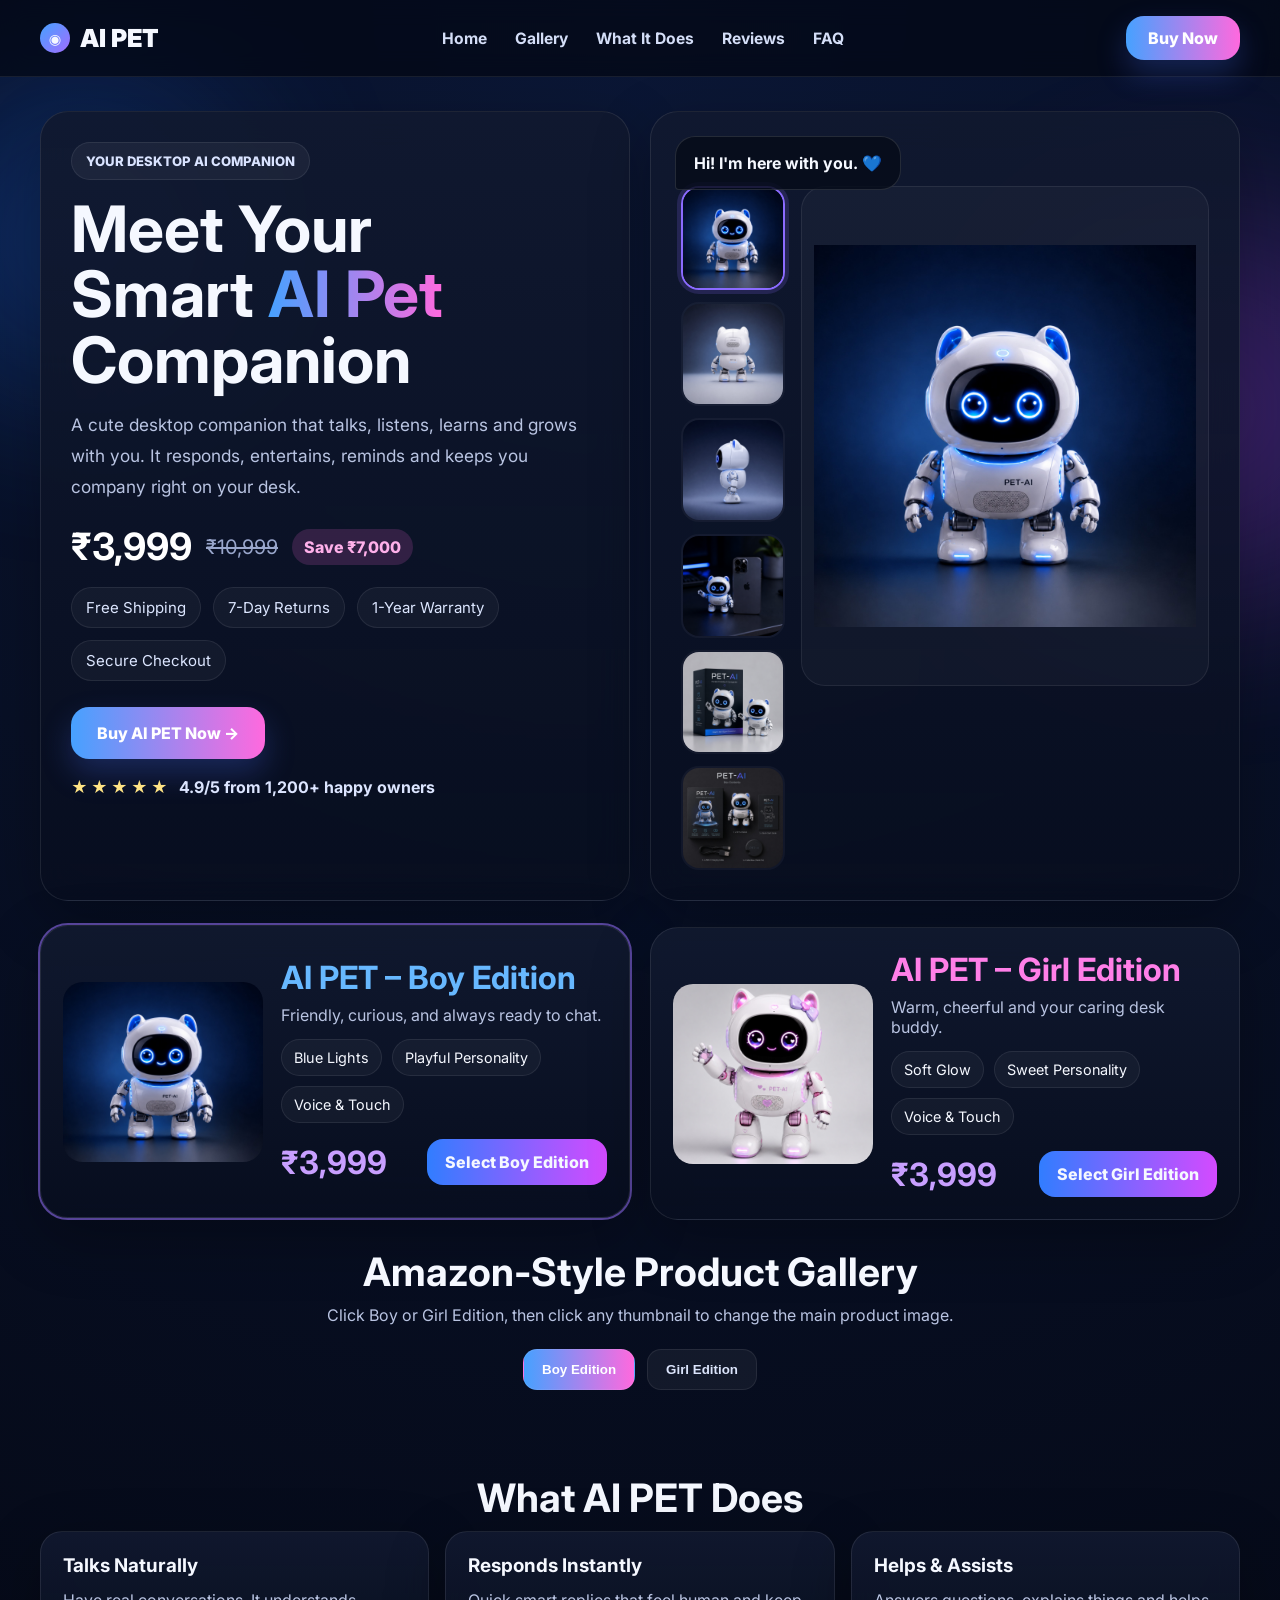
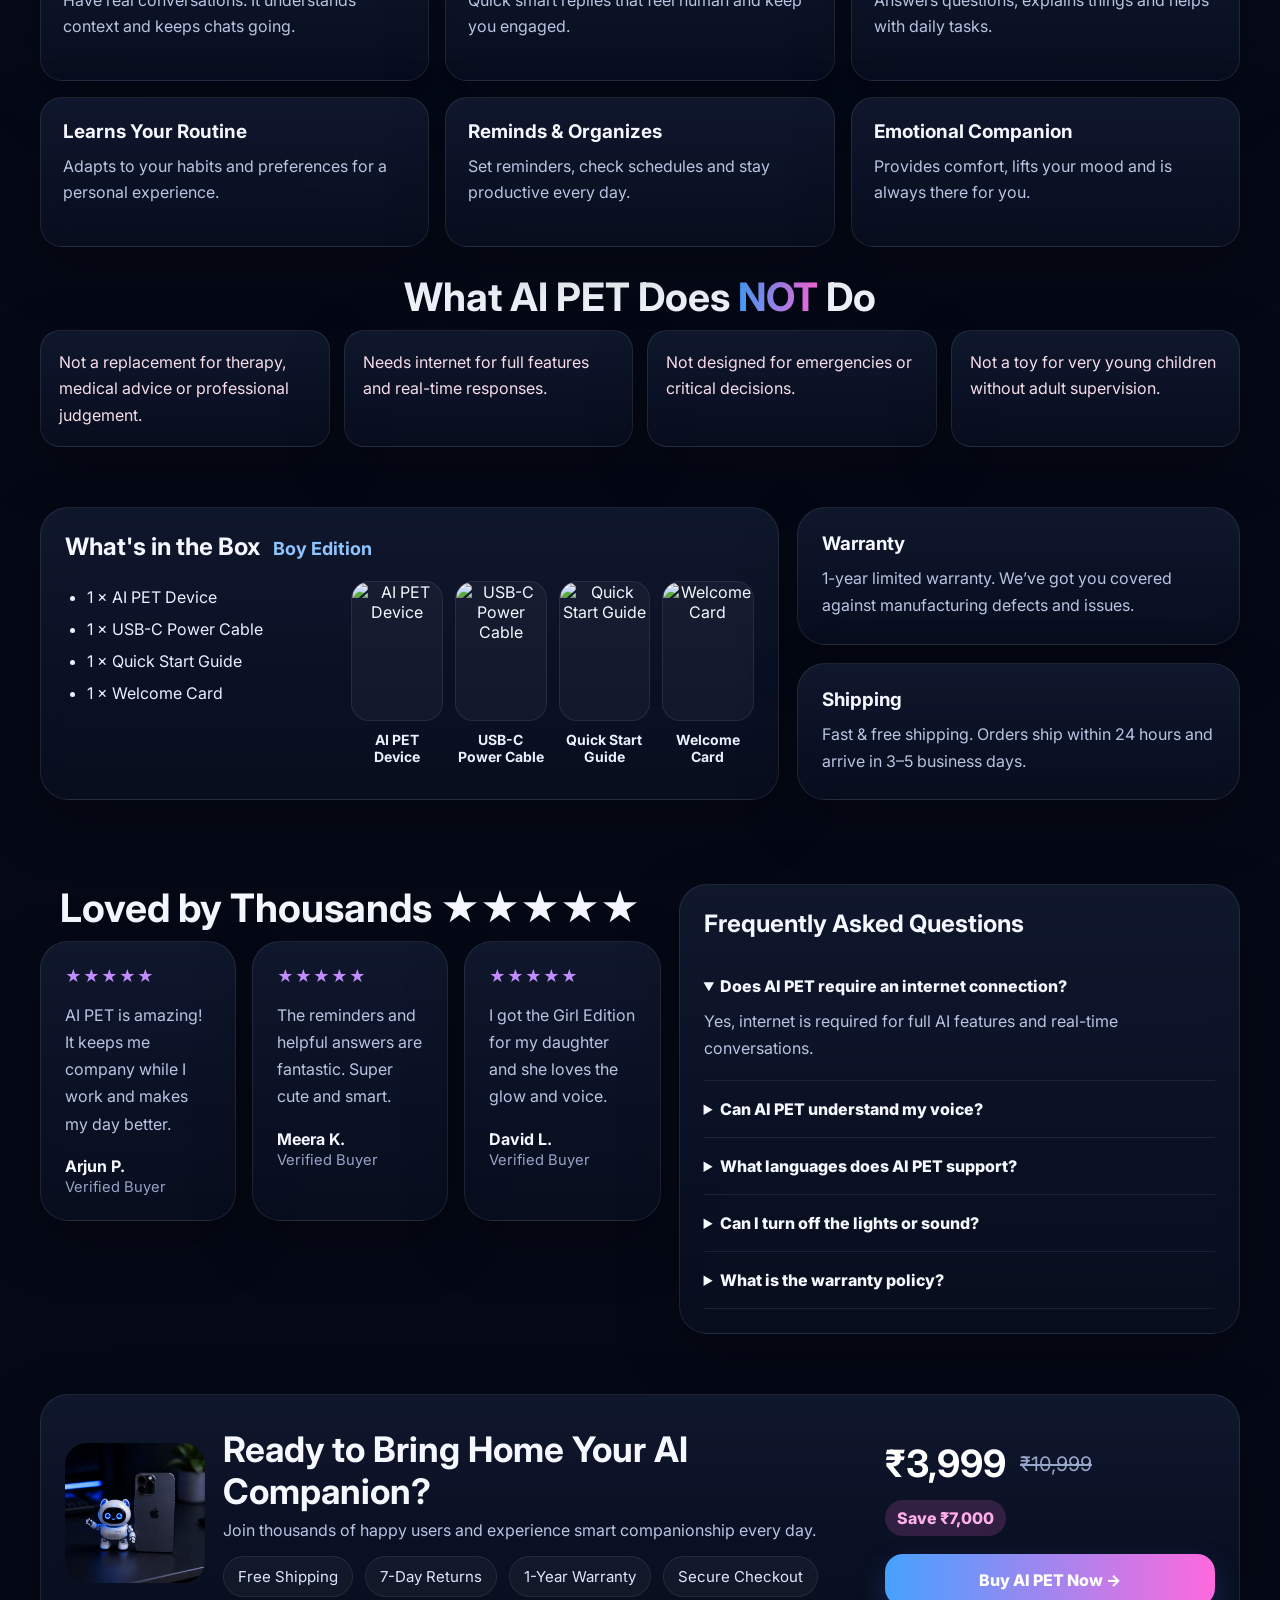
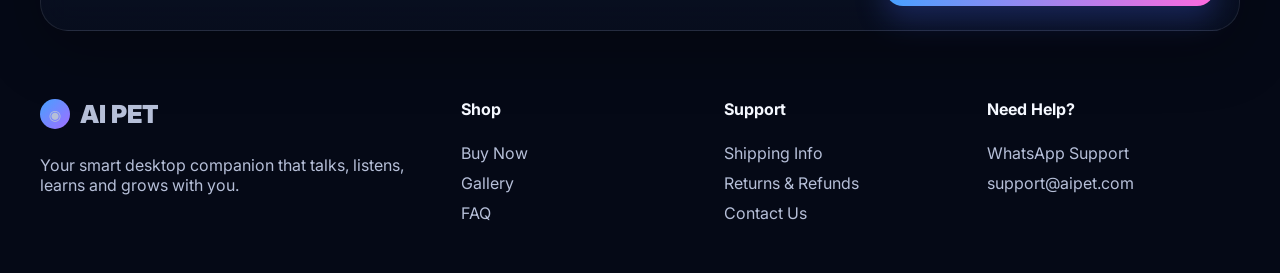
==== commit 29eb3801: "Add files via upload" ====
--- a/index.html
+++ b/index.html
@@ -119,7 +119,7 @@
     <section id="features" class="section compact-top">
       <div class="container info-layout">
         <div class="glass box-card">
-          <h2>What's in the Box</h2>
+          <h2>What's in the Box <span id="boxEditionTitle">Boy Edition</span></h2>
           <div class="box-grid">
             <div class="box-list">
               <ul>
@@ -130,10 +130,22 @@
               </ul>
             </div>
             <div class="box-items">
-              <img src="boy-2.jpg" alt="AI PET box image 1">
-              <img src="boy-3.jpg" alt="AI PET box image 2">
-              <img src="girl-2.jpg" alt="AI PET box image 3">
-              <img src="girl-3.jpg" alt="AI PET box image 4">
+              <div class="box-item">
+                <img id="boxDeviceImage" src="boy-box-device.jpg" alt="AI PET Device">
+                <p>AI PET Device</p>
+              </div>
+              <div class="box-item">
+                <img id="boxCableImage" src="boy-box-cable.jpg" alt="USB-C Power Cable">
+                <p>USB-C Power Cable</p>
+              </div>
+              <div class="box-item">
+                <img id="boxGuideImage" src="boy-box-guide.jpg" alt="Quick Start Guide">
+                <p>Quick Start Guide</p>
+              </div>
+              <div class="box-item">
+                <img id="boxCardImage" src="boy-box-card.jpg" alt="Welcome Card">
+                <p>Welcome Card</p>
+              </div>
             </div>
           </div>
         </div>
--- a/style.css
+++ b/style.css
@@ -17,3 +17,5 @@
 .success-hero{display:flex;align-items:center;gap:18px;margin-bottom:18px}.success-mark{width:96px;height:96px;border-radius:50%;display:grid;place-items:center;background:linear-gradient(135deg,var(--blue),var(--violet));font-size:2.5rem;font-weight:900}.success-hero p{color:var(--muted);line-height:1.7}.order-meta{display:grid;grid-template-columns:repeat(4,1fr);gap:14px;margin:20px 0}.order-meta div{padding:18px;border-radius:18px;background:rgba(255,255,255,.03);border:1px solid rgba(255,255,255,.08)}.order-meta span{display:block;color:#9aa7cc;margin-bottom:8px}.confirm-grid{display:grid;grid-template-columns:1.1fr .9fr;gap:18px}.inner-card{background:rgba(255,255,255,.03)}.success-actions{display:flex;gap:14px;justify-content:flex-start;margin-top:22px}
 @media (max-width:1100px){.hero-grid,.checkout-grid,.info-layout,.review-layout,.confirm-grid{grid-template-columns:1fr}.warning-grid,.review-grid,.footer-grid,.dual-cards{grid-template-columns:1fr 1fr}.feature-grid.six{grid-template-columns:1fr 1fr}.hero-copy h1{max-width:none}.cta{flex-direction:column;align-items:flex-start}.cta-right{min-width:unset;width:100%}.box-grid{grid-template-columns:1fr}.box-items{grid-template-columns:repeat(2,1fr)}}
 @media (max-width:760px){nav{display:none}.container{width:min(100% - 20px,1240px)}.hero-copy,.hero-gallery,.edition,.feature-card,.warning-card,.box-card,.faq-card,.review-card,.form-panel,.summary-card,.ship-card,.secure-card,.success-panel{padding:18px}.warning-grid,.review-grid,.footer-grid,.dual-cards,.two,.three,.steps{grid-template-columns:1fr}.feature-grid.six{grid-template-columns:1fr}.edition{grid-template-columns:1fr}.edition img{height:220px}.gallery-panel{grid-template-columns:1fr;gap:14px;padding-top:42px}.thumb-column{grid-template-columns:repeat(6,1fr);display:grid}.thumb-btn img{aspect-ratio:1/1}.main-image-wrap{min-height:320px}.hero-img{max-height:340px}.box-items{grid-template-columns:1fr 1fr}.summary-item{grid-template-columns:70px 1fr}.summary-item b{grid-column:2}.order-meta{grid-template-columns:1fr 1fr}.success-hero{align-items:flex-start;flex-direction:column}.cta-left{flex-direction:column;align-items:flex-start}.action-row,.success-actions{flex-direction:column}.buy-btn,.ghost-btn{width:100%}}
+
+.box-item{text-align:center}.box-item p{margin:10px 0 0;color:#eaf0ff;font-weight:700;font-size:14px}#boxEditionTitle{color:#8ec5ff;font-size:18px;margin-left:8px}
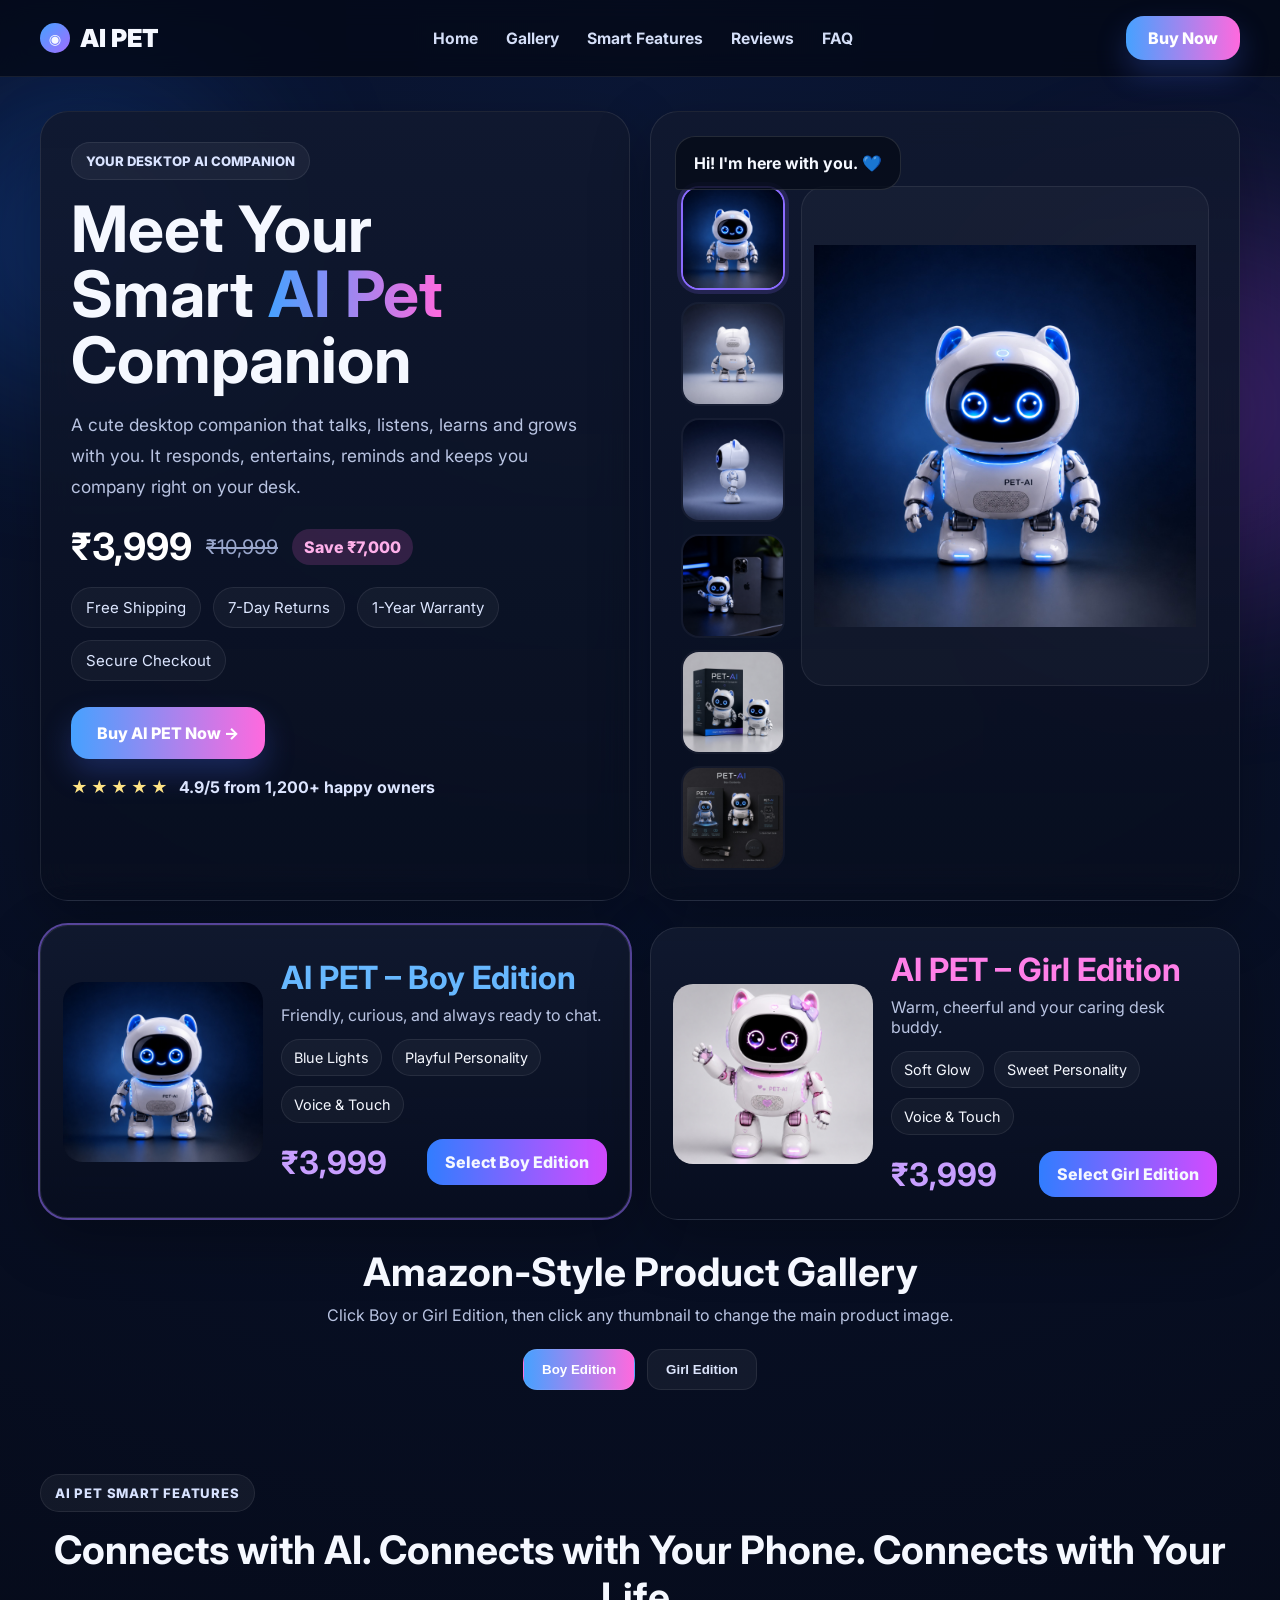
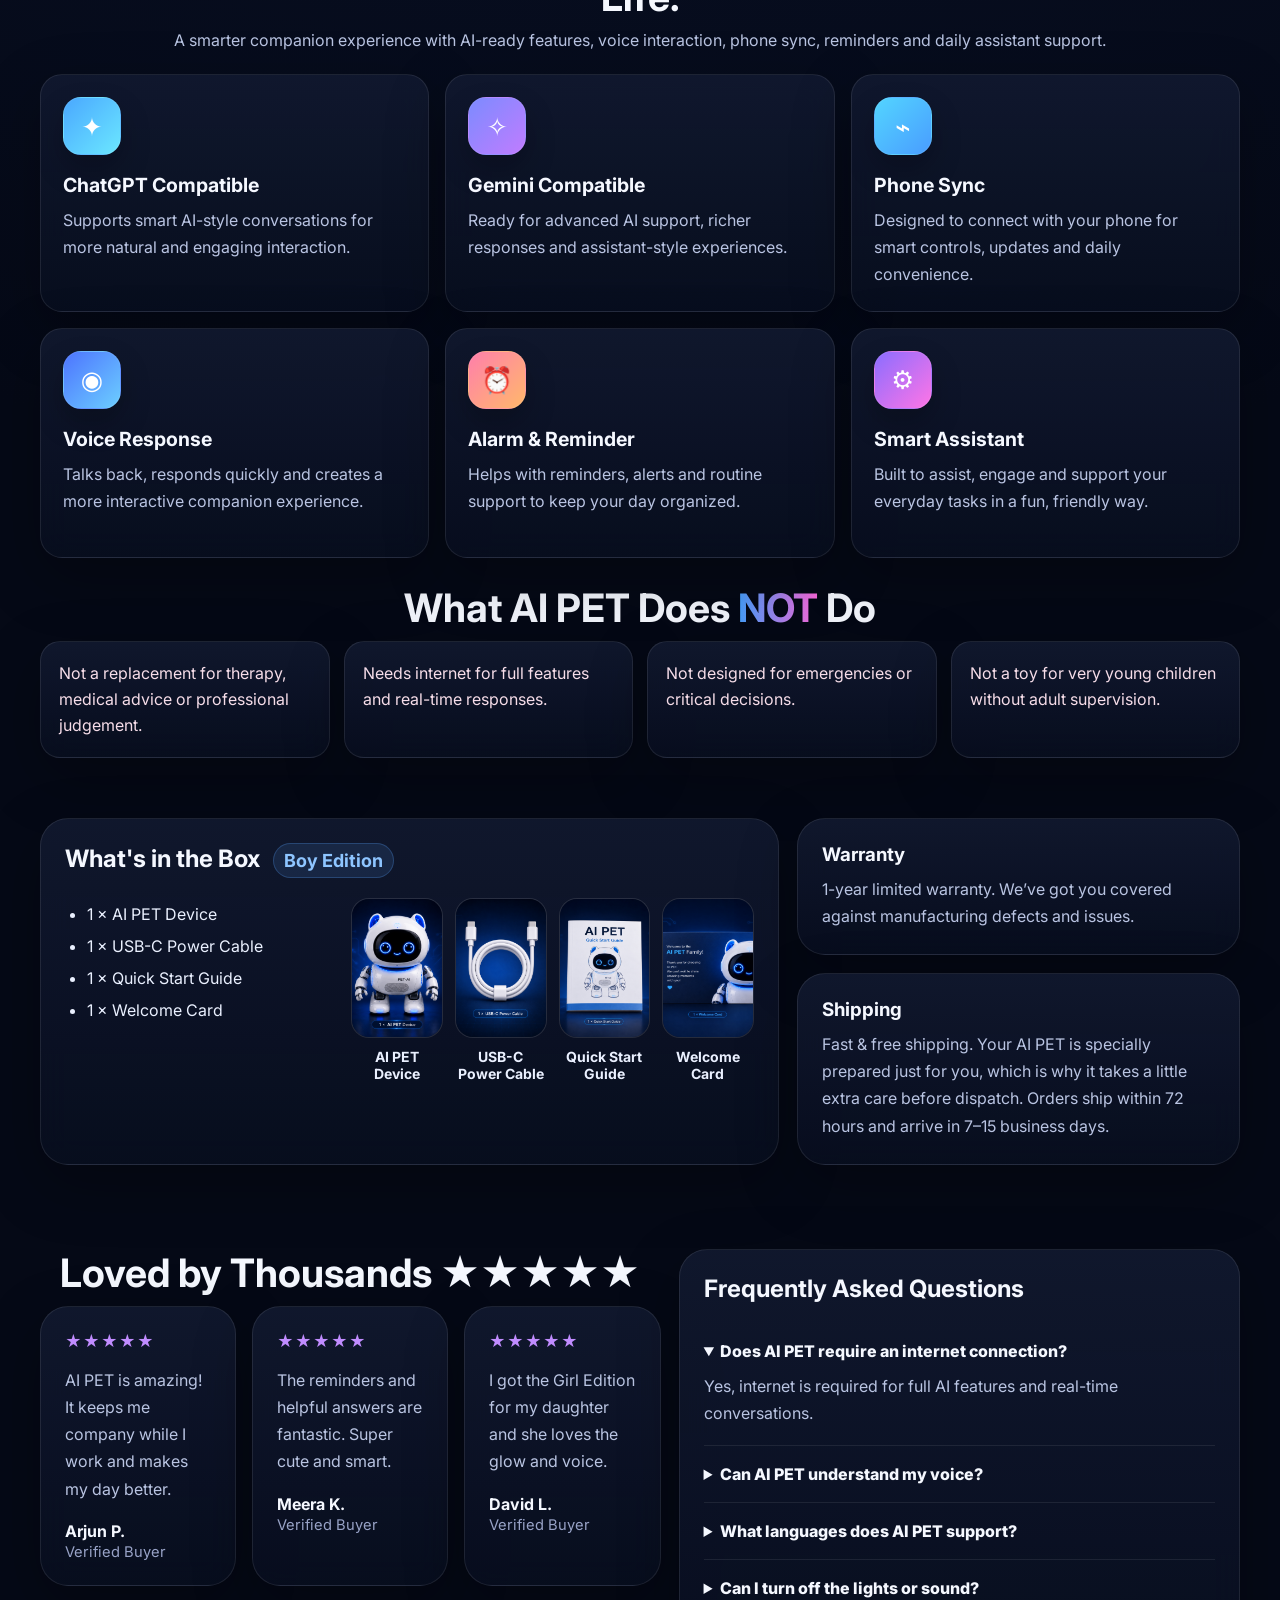
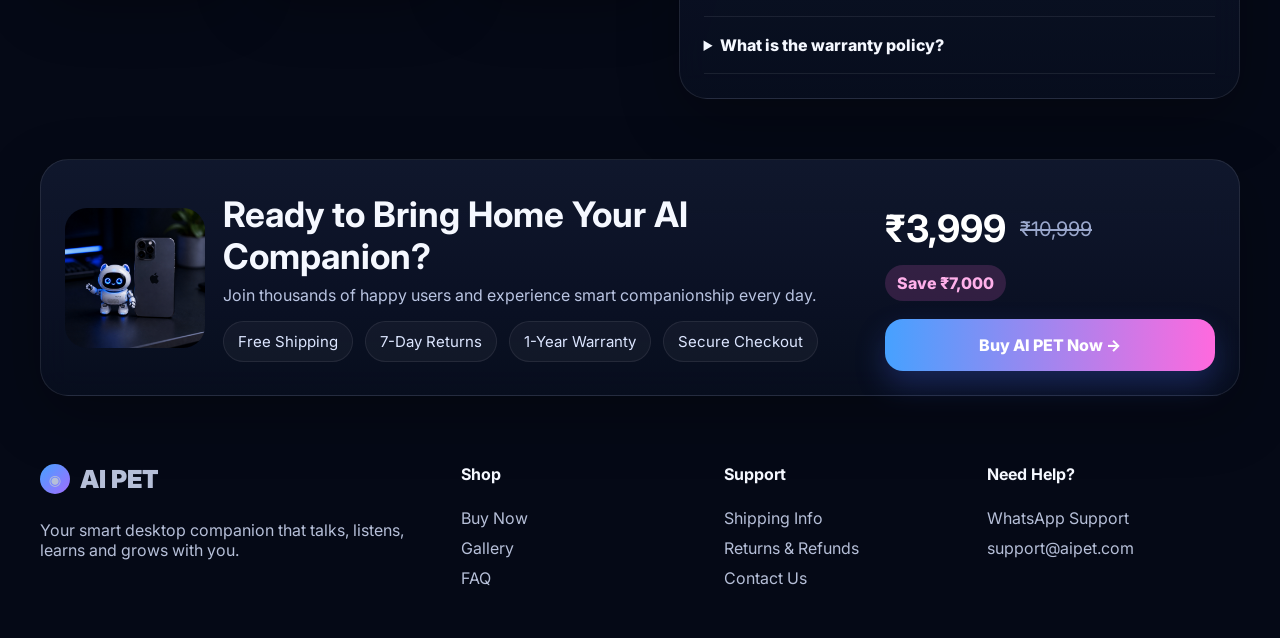
==== commit 6d9b31b4: "Add files via upload" ====
--- a/index.html
+++ b/index.html
@@ -19,7 +19,7 @@
       <nav>
         <a href="#home">Home</a>
         <a href="#gallery">Gallery</a>
-        <a href="#what">What It Does</a>
+        <a href="#smart">Smart Features</a>
         <a href="#reviews">Reviews</a>
         <a href="#faq">FAQ</a>
       </nav>
@@ -94,16 +94,45 @@
       </div>
     </section>
 
-    <section id="what" class="section">
+    <section id="smart" class="section">
       <div class="container">
-        <h2 class="section-title">What AI PET Does</h2>
-        <div class="feature-grid six">
-          <div class="feature-card glass"><h3>Talks Naturally</h3><p>Have real conversations. It understands context and keeps chats going.</p></div>
-          <div class="feature-card glass"><h3>Responds Instantly</h3><p>Quick smart replies that feel human and keep you engaged.</p></div>
-          <div class="feature-card glass"><h3>Helps & Assists</h3><p>Answers questions, explains things and helps with daily tasks.</p></div>
-          <div class="feature-card glass"><h3>Learns Your Routine</h3><p>Adapts to your habits and preferences for a personal experience.</p></div>
-          <div class="feature-card glass"><h3>Reminds & Organizes</h3><p>Set reminders, check schedules and stay productive every day.</p></div>
-          <div class="feature-card glass"><h3>Emotional Companion</h3><p>Provides comfort, lifts your mood and is always there for you.</p></div>
+        <div class="smart-header">
+          <span class="smart-kicker">AI PET SMART FEATURES</span>
+          <h2 class="section-title">Connects with AI. Connects with Your Phone. Connects with Your Life.</h2>
+          <p class="section-subtitle">A smarter companion experience with AI-ready features, voice interaction, phone sync, reminders and daily assistant support.</p>
+        </div>
+
+        <div class="feature-grid six smart-cards">
+          <div class="feature-card smart-card glass">
+            <div class="feature-icon feature-chat">✦</div>
+            <h3>ChatGPT Compatible</h3>
+            <p>Supports smart AI-style conversations for more natural and engaging interaction.</p>
+          </div>
+          <div class="feature-card smart-card glass">
+            <div class="feature-icon feature-gemini">✧</div>
+            <h3>Gemini Compatible</h3>
+            <p>Ready for advanced AI support, richer responses and assistant-style experiences.</p>
+          </div>
+          <div class="feature-card smart-card glass">
+            <div class="feature-icon feature-phone">⌁</div>
+            <h3>Phone Sync</h3>
+            <p>Designed to connect with your phone for smart controls, updates and daily convenience.</p>
+          </div>
+          <div class="feature-card smart-card glass">
+            <div class="feature-icon feature-voice">◉</div>
+            <h3>Voice Response</h3>
+            <p>Talks back, responds quickly and creates a more interactive companion experience.</p>
+          </div>
+          <div class="feature-card smart-card glass">
+            <div class="feature-icon feature-alarm">⏰</div>
+            <h3>Alarm & Reminder</h3>
+            <p>Helps with reminders, alerts and routine support to keep your day organized.</p>
+          </div>
+          <div class="feature-card smart-card glass">
+            <div class="feature-icon feature-ai">⚙</div>
+            <h3>Smart Assistant</h3>
+            <p>Built to assist, engage and support your everyday tasks in a fun, friendly way.</p>
+          </div>
         </div>
 
         <h2 class="section-title not-title">What AI PET Does <span>NOT</span> Do</h2>
@@ -151,7 +180,7 @@
         </div>
         <div class="side-stack">
           <div class="glass side-card"><h3>Warranty</h3><p>1-year limited warranty. We’ve got you covered against manufacturing defects and issues.</p></div>
-          <div class="glass side-card"><h3>Shipping</h3><p>Fast & free shipping. Orders ship within 24 hours and arrive in 3–5 business days.</p></div>
+          <div class="glass side-card"><h3>Shipping</h3><p>Fast & free shipping. Your AI PET is specially prepared just for you, which is why it takes a little extra care before dispatch. Orders ship within 72 hours and arrive in 7–15 business days.</p></div>
         </div>
       </div>
     </section>
--- a/style.css
+++ b/style.css
@@ -19,3 +19,6 @@
 @media (max-width:760px){nav{display:none}.container{width:min(100% - 20px,1240px)}.hero-copy,.hero-gallery,.edition,.feature-card,.warning-card,.box-card,.faq-card,.review-card,.form-panel,.summary-card,.ship-card,.secure-card,.success-panel{padding:18px}.warning-grid,.review-grid,.footer-grid,.dual-cards,.two,.three,.steps{grid-template-columns:1fr}.feature-grid.six{grid-template-columns:1fr}.edition{grid-template-columns:1fr}.edition img{height:220px}.gallery-panel{grid-template-columns:1fr;gap:14px;padding-top:42px}.thumb-column{grid-template-columns:repeat(6,1fr);display:grid}.thumb-btn img{aspect-ratio:1/1}.main-image-wrap{min-height:320px}.hero-img{max-height:340px}.box-items{grid-template-columns:1fr 1fr}.summary-item{grid-template-columns:70px 1fr}.summary-item b{grid-column:2}.order-meta{grid-template-columns:1fr 1fr}.success-hero{align-items:flex-start;flex-direction:column}.cta-left{flex-direction:column;align-items:flex-start}.action-row,.success-actions{flex-direction:column}.buy-btn,.ghost-btn{width:100%}}
 
 .box-item{text-align:center}.box-item p{margin:10px 0 0;color:#eaf0ff;font-weight:700;font-size:14px}#boxEditionTitle{color:#8ec5ff;font-size:18px;margin-left:8px}
+
+
+.smart-header{margin-bottom:24px}.smart-kicker{display:inline-block;margin:0 auto 14px;padding:10px 14px;border-radius:999px;background:rgba(255,255,255,.05);border:1px solid rgba(255,255,255,.08);color:#d7e2ff;font-weight:800;font-size:.82rem;letter-spacing:.06em}.smart-cards .smart-card{min-height:230px;display:flex;flex-direction:column;align-items:flex-start;justify-content:flex-start}.feature-icon{width:58px;height:58px;border-radius:18px;display:grid;place-items:center;font-size:1.6rem;font-weight:900;margin-bottom:18px;color:#fff;border:1px solid rgba(255,255,255,.08);box-shadow:0 14px 30px rgba(0,0,0,.22)}.feature-chat{background:linear-gradient(135deg,#4aa8ff,#6be7ff)}.feature-gemini{background:linear-gradient(135deg,#7c8bff,#c07cff)}.feature-phone{background:linear-gradient(135deg,#53d5ff,#499dff)}.feature-voice{background:linear-gradient(135deg,#4d74ff,#6cceff)}.feature-alarm{background:linear-gradient(135deg,#ff7fab,#ffb86b)}.feature-ai{background:linear-gradient(135deg,#8b6dff,#ff75e6)}.smart-card h3{margin:0 0 10px;font-size:1.22rem}.smart-card p{margin:0;color:var(--muted);line-height:1.7}#boxEditionTitle{display:inline-block;padding:6px 10px;border-radius:999px;background:rgba(88,165,255,.12);border:1px solid rgba(88,165,255,.25);vertical-align:middle}
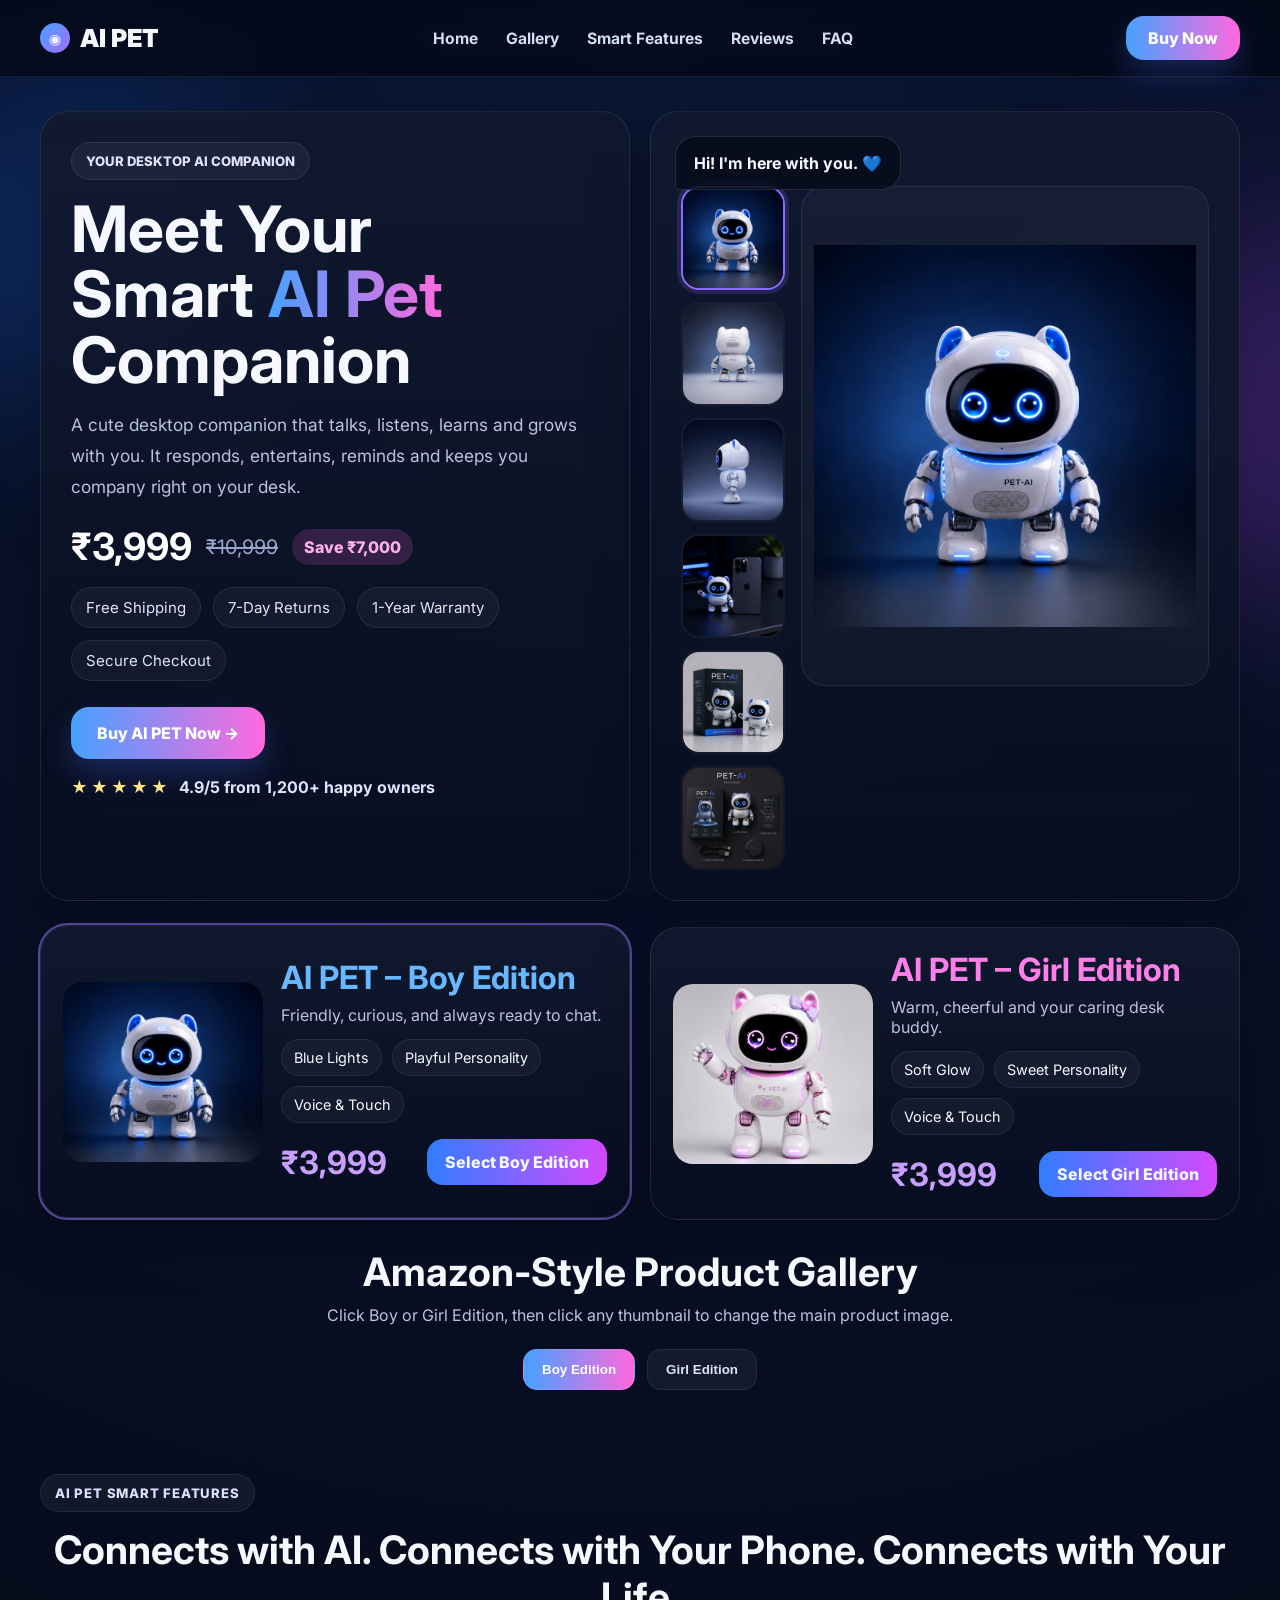
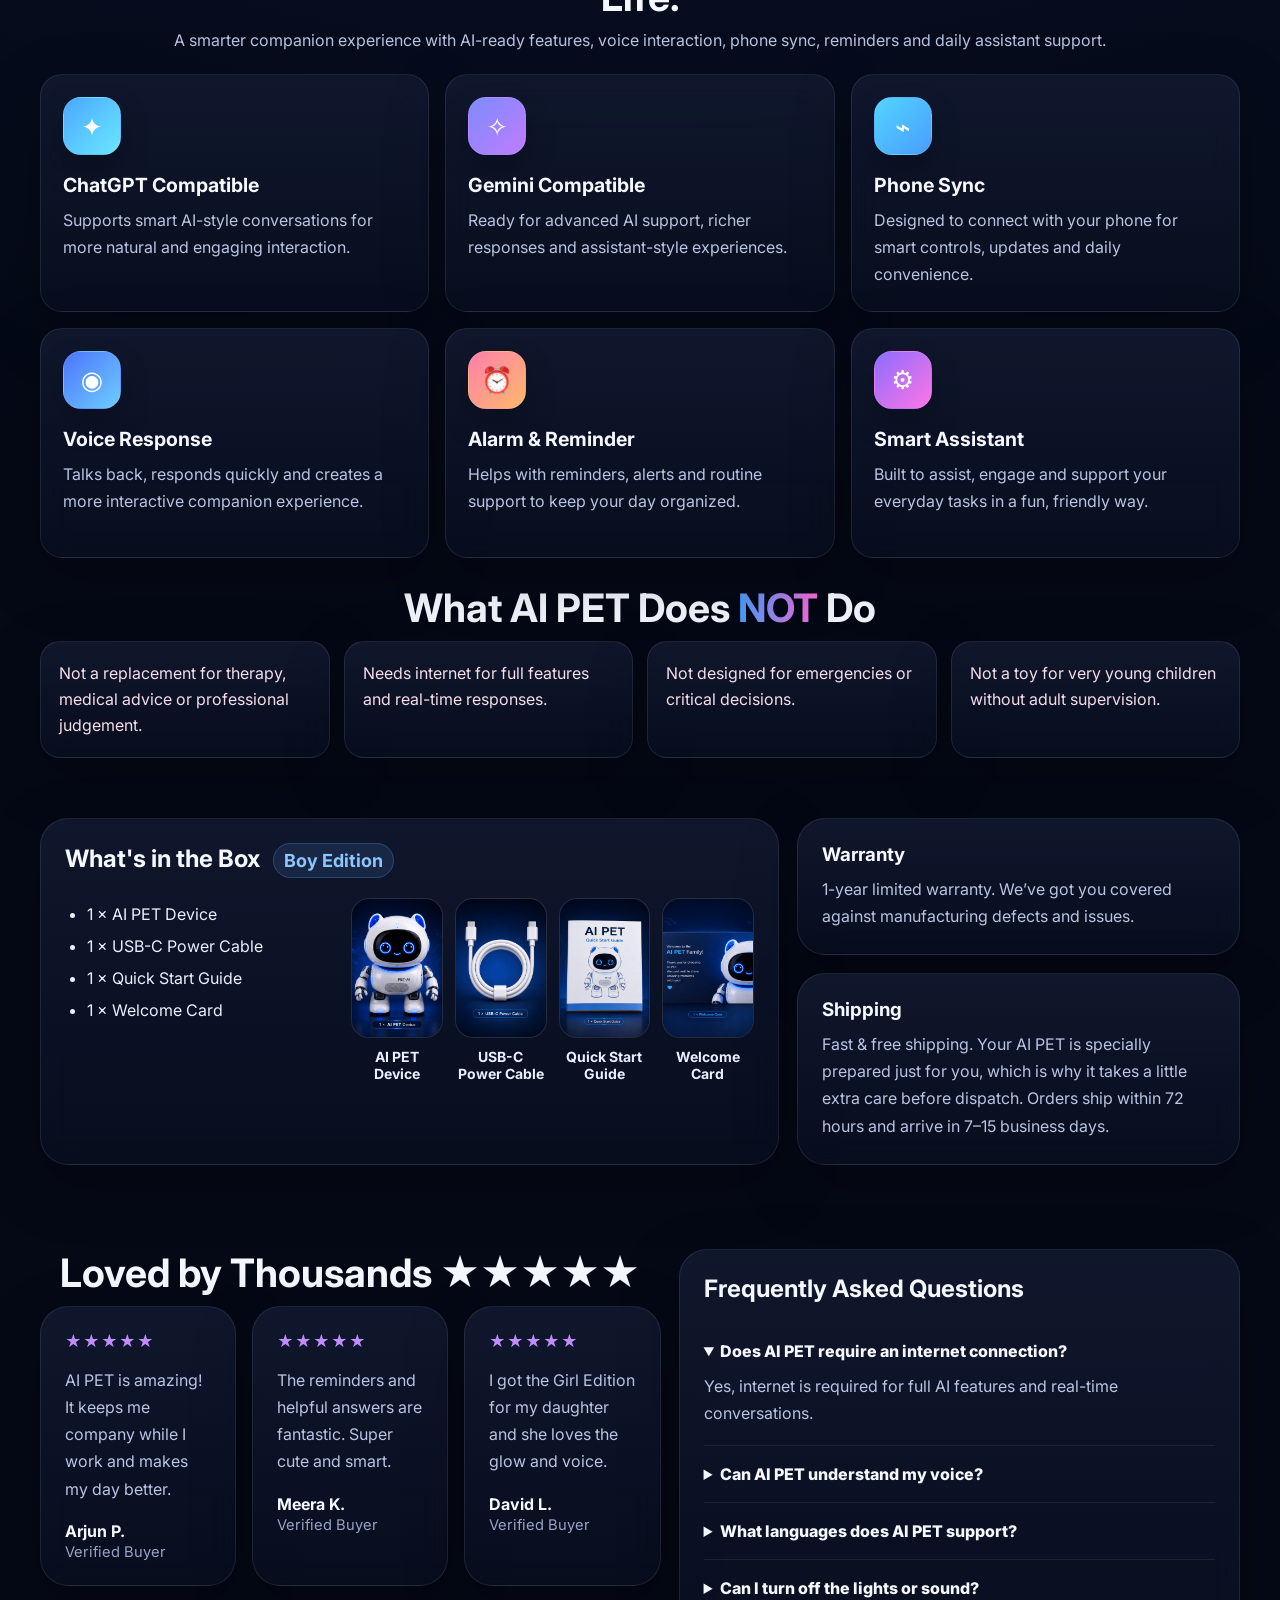
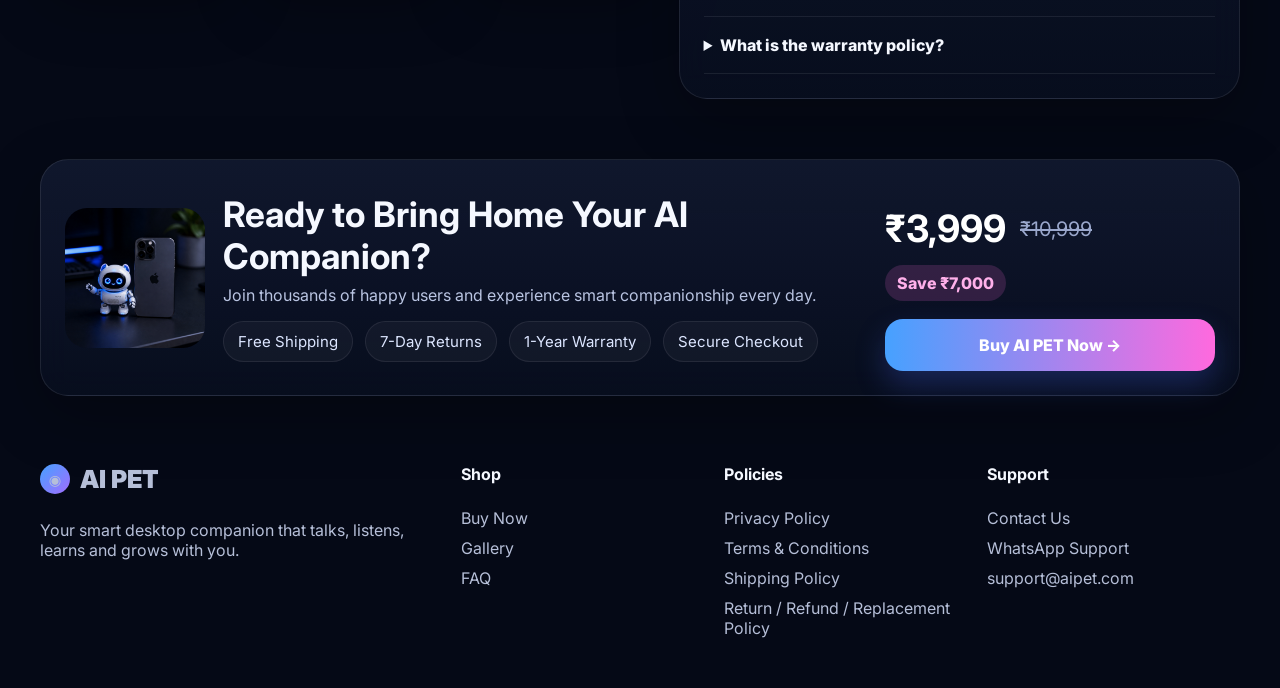
==== commit 258587ba: "Add files via upload" ====
--- a/index.html
+++ b/index.html
@@ -231,8 +231,8 @@
         <p>Your smart desktop companion that talks, listens, learns and grows with you.</p>
       </div>
       <div><h4>Shop</h4><a href="checkout.html?edition=boy">Buy Now</a><a href="#gallery">Gallery</a><a href="#faq">FAQ</a></div>
-      <div><h4>Support</h4><a href="#">Shipping Info</a><a href="#">Returns & Refunds</a><a href="#">Contact Us</a></div>
-      <div><h4>Need Help?</h4><a href="https://wa.me/919999999999">WhatsApp Support</a><a href="mailto:support@aipet.com">support@aipet.com</a></div>
+      <div><h4>Policies</h4><a href="privacy-policy.html">Privacy Policy</a><a href="terms-conditions.html">Terms & Conditions</a><a href="shipping-policy.html">Shipping Policy</a><a href="refund-policy.html">Return / Refund / Replacement Policy</a></div>
+      <div><h4>Support</h4><a href="contact-us.html">Contact Us</a><a href="https://wa.me/919999999999">WhatsApp Support</a><a href="mailto:support@aipet.com">support@aipet.com</a></div>
     </div>
   </footer>
 
--- a/style.css
+++ b/style.css
@@ -21,4 +21,7 @@
 .box-item{text-align:center}.box-item p{margin:10px 0 0;color:#eaf0ff;font-weight:700;font-size:14px}#boxEditionTitle{color:#8ec5ff;font-size:18px;margin-left:8px}
 
 
-.smart-header{margin-bottom:24px}.smart-kicker{display:inline-block;margin:0 auto 14px;padding:10px 14px;border-radius:999px;background:rgba(255,255,255,.05);border:1px solid rgba(255,255,255,.08);color:#d7e2ff;font-weight:800;font-size:.82rem;letter-spacing:.06em}.smart-cards .smart-card{min-height:230px;display:flex;flex-direction:column;align-items:flex-start;justify-content:flex-start}.feature-icon{width:58px;height:58px;border-radius:18px;display:grid;place-items:center;font-size:1.6rem;font-weight:900;margin-bottom:18px;color:#fff;border:1px solid rgba(255,255,255,.08);box-shadow:0 14px 30px rgba(0,0,0,.22)}.feature-chat{background:linear-gradient(135deg,#4aa8ff,#6be7ff)}.feature-gemini{background:linear-gradient(135deg,#7c8bff,#c07cff)}.feature-phone{background:linear-gradient(135deg,#53d5ff,#499dff)}.feature-voice{background:linear-gradient(135deg,#4d74ff,#6cceff)}.feature-alarm{background:linear-gradient(135deg,#ff7fab,#ffb86b)}.feature-ai{background:linear-gradient(135deg,#8b6dff,#ff75e6)}.smart-card h3{margin:0 0 10px;font-size:1.22rem}.smart-card p{margin:0;color:var(--muted);line-height:1.7}#boxEditionTitle{display:inline-block;padding:6px 10px;border-radius:999px;background:rgba(88,165,255,.12);border:1px solid rgba(88,165,255,.25);vertical-align:middle}+.smart-header{margin-bottom:24px}.smart-kicker{display:inline-block;margin:0 auto 14px;padding:10px 14px;border-radius:999px;background:rgba(255,255,255,.05);border:1px solid rgba(255,255,255,.08);color:#d7e2ff;font-weight:800;font-size:.82rem;letter-spacing:.06em}.smart-cards .smart-card{min-height:230px;display:flex;flex-direction:column;align-items:flex-start;justify-content:flex-start}.feature-icon{width:58px;height:58px;border-radius:18px;display:grid;place-items:center;font-size:1.6rem;font-weight:900;margin-bottom:18px;color:#fff;border:1px solid rgba(255,255,255,.08);box-shadow:0 14px 30px rgba(0,0,0,.22)}.feature-chat{background:linear-gradient(135deg,#4aa8ff,#6be7ff)}.feature-gemini{background:linear-gradient(135deg,#7c8bff,#c07cff)}.feature-phone{background:linear-gradient(135deg,#53d5ff,#499dff)}.feature-voice{background:linear-gradient(135deg,#4d74ff,#6cceff)}.feature-alarm{background:linear-gradient(135deg,#ff7fab,#ffb86b)}.feature-ai{background:linear-gradient(135deg,#8b6dff,#ff75e6)}.smart-card h3{margin:0 0 10px;font-size:1.22rem}.smart-card p{margin:0;color:var(--muted);line-height:1.7}#boxEditionTitle{display:inline-block;padding:6px 10px;border-radius:999px;background:rgba(88,165,255,.12);border:1px solid rgba(88,165,255,.25);vertical-align:middle}
+.payment-note{margin:8px 0 0;color:#bfc9ea;line-height:1.7}.payment-status{min-height:24px;margin:6px 0 0;font-weight:700;color:#aee3ff}.payment-status.error{color:#ff98b8}.payment-status.success{color:#99ffd3}
+
+.checkout-legal{margin:12px 0 8px;color:#bfc9e9;line-height:1.7;font-size:.95rem}.checkout-legal a,.checkout-policy-links a{color:#8ec5ff}.checkout-policy-links{display:flex;flex-wrap:wrap;gap:12px 16px;margin-top:8px;padding-top:10px;border-top:1px solid rgba(255,255,255,.08)}.policy-page main{padding:42px 0 60px}.policy-card{max-width:980px;margin:0 auto;border-radius:28px;padding:28px}.policy-card h1{margin-top:0;font-size:2.3rem}.policy-card h2{margin:26px 0 12px;font-size:1.25rem}.policy-card p,.policy-card li{color:var(--muted);line-height:1.8}.policy-card ul{padding-left:20px}.policy-note{padding:14px 16px;border-radius:16px;background:rgba(255,255,255,.04);border:1px solid rgba(255,255,255,.08);margin:18px 0}.policy-topbar{margin-bottom:20px}.policy-back{display:inline-flex;align-items:center;gap:8px;padding:12px 18px;border-radius:14px;background:rgba(255,255,255,.04);border:1px solid rgba(255,255,255,.09);font-weight:700}.contact-list{display:grid;gap:14px}.contact-item{padding:18px;border-radius:18px;background:rgba(255,255,255,.04);border:1px solid rgba(255,255,255,.08)}
